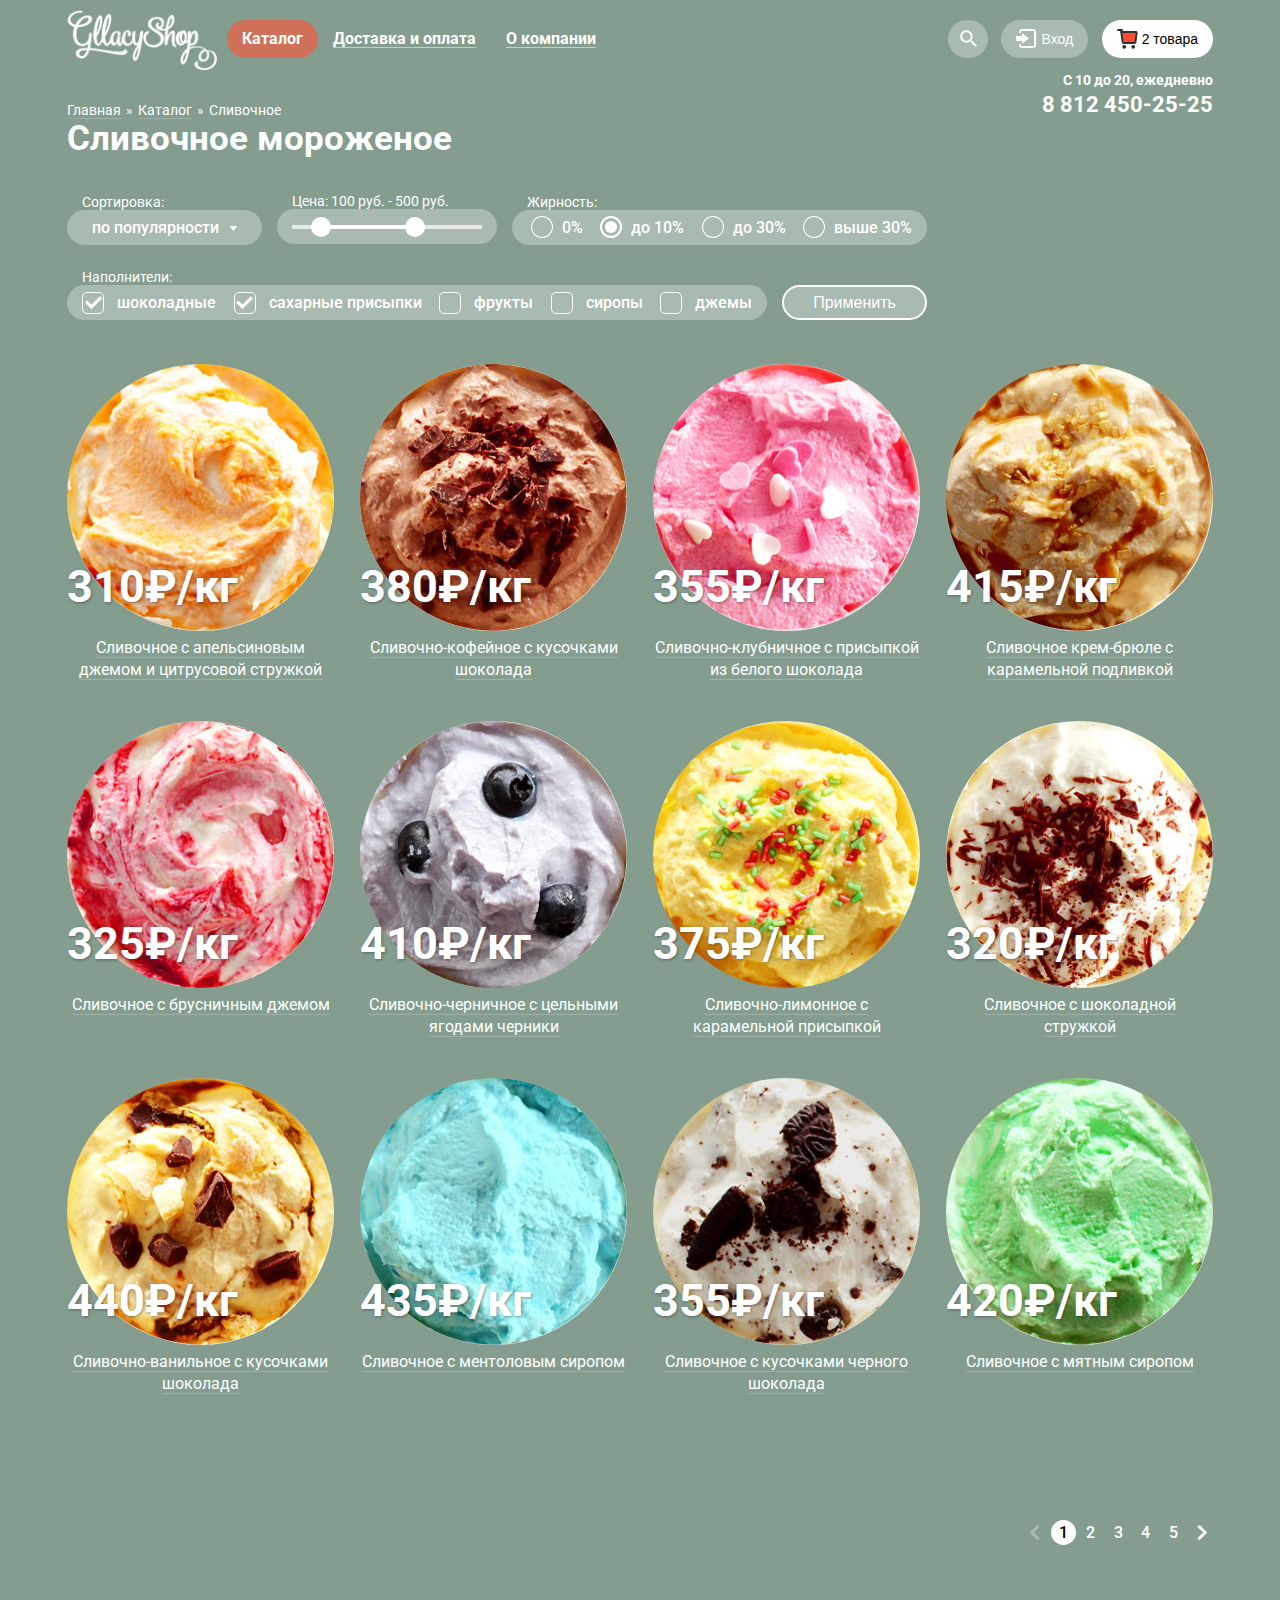
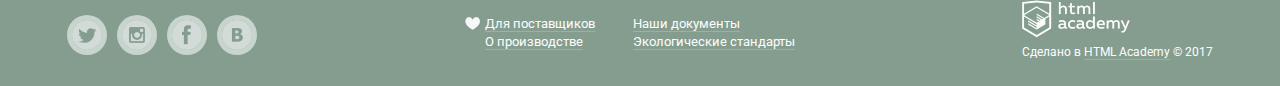
==== catalog.html @ b3a5a927 "Без коментариев" ====
<!DOCTYPE html>
<html lang="ru">

<head>
    <meta charset="UTF-8">
    <title>HTML Academy: Каталог Глейси</title>
    <link href="https://fonts.googleapis.com/css?family=Roboto:400,500,700&amp;subset=cyrillic" rel="stylesheet">
    <link href="css/style.css" rel="stylesheet">
</head>

<body>
    <header class="page-header">
        <div class="container">
            <div class="page-header-top">
                <div class="logo">
                    <a href="index.html"><img src="img/logo.png" alt="GllacyShop" width="150" height="60"></a>
                </div>
                <nav class="page-header-menu">
                    <ul class="menu">
                        <li class="sub-menu-tuggle">
                            <a class="header-btn-1 actual" href="#">Каталог</a>
                            <ul class="sub-menu hidden-container">
                                <li><a href="#">Новинки</a></li>
                                <li><a class="actual-sub" href="#">Сливочное</a></li>
                                <li><a href="#">Щербеты</a></li>
                                <li><a href="#">Фруктовый лед</a></li>
                                <li><a href="#">Мелорин</a></li>
                            </ul>
                        </li>
                        <li><a class="header-btn-1" href="#">Доставка и оплата</a></li>
                        <li><a class="header-btn-1" href="#">О компании</a></li>
                    </ul>
                </nav>
                <div class="user-block">
                    <div class="user-block-controls">
                        <div class="search">
                            <button class="search-btn header-btn-2" type="button">Поиск</button>
                            <form class="search-pop-up hidden-container" action="#" method="get">
                                <input type="text" name="search" placeholder="Что ищем?" required>
                                <label for="search">Что ищем?</label>
                            </form>
                        </div>
                        <div class="login">
                            <button class="login-btn header-btn-2" type="button">Вход</button>
                            <form class="login-pop-up hidden-container" action="#" method="post">
                                <input type="email" name="login-email" placeholder="Электронная почта" required>
                                <label for="login-email">Электронная почта</label>
                                <input type="password" name="login-password" placeholder="Пароль" required>
                                <label for="login-password">Пароль</label>
                                <button class="btn" type="submit" name="login-btn">Войти</button>
                                <a class="a-lb" href="#">Забыли пароль?</a>
                                <a class="a-lb" href="#">Новая регистрация</a>
                            </form>
                        </div>
                        <div class="basket">
                            <button class="active-basket-btn header-btn-2" type="button">2 товара</button>
                            <div class="basket-pop-up hidden-container">
                                <div class="basket-table">
                                    <div class="basket-tr">
                                        <button class="cross-it-out" type="button"></button>
                                        <a class="preview" href="#"><img src="img/preview-1.jpg" alt="Иконка товара" width="34" height="34"></a>
                                        <span class="name"><a class="a-lb" href="#">Пломбир с апельсиновым джемом</a></span>
                                        <span class="weight">1,5 кг х <span class="disabled">200 руб.</span></span>
                                        <span class="basket-price">300 руб.</span>
                                    </div>
                                    <div class="basket-tr">
                                        <button class="cross-it-out" type="button"></button>
                                        <a class="preview" href="#"><img src="img/preview-3.jpg" alt="Иконка товара" width="34" height="34"></a>
                                        <span class="name"><a class="a-lb" href="#">Клубничный пломбир с присыпкой из белого шоколада</a></span>
                                        <span class="weight">1,5 кг х <span class="disabled">300 руб.</span></span>
                                        <span class="basket-price">450 руб.</span>
                                    </div>
                                </div>
                                <div class="basket-controls">
                                    <span>Итого: 750 руб.</span>
                                    <a class="btn" href="#">Оформить заказ</a>
                                </div>
                            </div>
                        </div>
                    </div>
                    <div class="user-block-contacts">
                        <p>С 10 до 20, ежедневно</p>
                        <span>8 812 450-25-25</span>
                    </div>
                </div>
            </div>
        </div>
    </header>
    <main class="container catalog">
        <div class="breadcrumbs">
            <ul>
                <li><a class="a-db" href="#">Главная</a></li>
                <li><a class="a-db" href="#">Каталог</a></li>
                <li><a>Сливочное</a></li>
            </ul>
        </div>
        <h1 class="h2">Сливочное мороженое</h1>
        <form class="catalog-controls" action="#" method="get">
            <div class="catalog-controls-floor">
                <div class="catalog-controls-item">
                    <span>Сортировка:</span>
                    <div class="catalog-controls-tuggle tuggle-select">
                        <select name="sort" id="sort" size="1">
                            <option value="По популярности">по популярности</option>
                            <option value="Сначала недорогие">сначала недорогие</option>
                            <option value="Сначала дорогие">сначала дорогие</option>
                            <option value="По жирности">по жирности</option>
                        </select>
                    </div>
                </div>
                <div class="catalog-controls-item label-range">
                    <span>Цена: <label for="min-price"><input type="text" name="min-price" id="min-price" readonly>100</label> руб. - <label for="max-price"><input type="text" name="max-price" id="max-price" readonly>500</label> руб.</span>
                    <div class="catalog-controls-tuggle">
                        <div class="scale">
                            <div class="bar" style="margin-left: 10%; width: 60%;"></div>
                            <div class="scale-tuggle scale-tuggle-min"></div>
                            <div class="scale-tuggle scale-tuggle-max"></div>
                        </div>
                    </div>
                </div>
                <div class="catalog-controls-item">
                    <span>Жирность:</span>
                    <div class="catalog-controls-tuggle tuggle-rbtn">
                        <div class="tuggle-rbtn-item">
                            <input type="radio" name="fatness" id="catalog-rbtn-1" value="0%">
                            <label for="catalog-rbtn-1">0%</label>
                        </div>

                        <div class="tuggle-rbtn-item">
                            <input type="radio" name="fatness" id="catalog-rbtn-2" value="to 10%" checked>
                            <label for="catalog-rbtn-2">до 10%</label>
                        </div>

                        <div class="tuggle-rbtn-item">
                            <input type="radio" name="fatness" id="catalog-rbtn-3" value="to 30%">
                            <label for="catalog-rbtn-3">до 30%</label>
                        </div>

                        <div class="tuggle-rbtn-item">
                            <input type="radio" name="fatness" id="catalog-rbtn-4" value="more then 30%">
                            <label for="catalog-rbtn-4">выше 30%</label>
                        </div>
                    </div>
                </div>
            </div>
            <div class="catalog-controls-floor">
                <div class="catalog-controls-item">
                    <span>Наполнители:</span>
                    <div class="catalog-controls-tuggle tuggle-cbx">
                        <div class="tuggle-cbx-item">
                            <input type="checkbox" name="chocolate" id="cbx-1" checked>
                            <label for="cbx-1">шоколадные</label>
                        </div>

                        <div class="tuggle-cbx-item">
                            <input type="checkbox" name="shugar" id="cbx-2" checked>
                            <label for="cbx-2">сахарные присыпки</label>
                        </div>

                        <div class="tuggle-cbx-item">
                            <input type="checkbox" name="fruits" id="cbx-3">
                            <label for="cbx-3">фрукты</label>
                        </div>

                        <div class="tuggle-cbx-item">
                            <input type="checkbox" name="syrup" id="cbx-4">
                            <label for="cbx-4">сиропы</label>
                        </div>

                        <div class="tuggle-cbx-item">
                            <input type="checkbox" name="jam" id="cbx-5">
                            <label for="cbx-5">джемы</label>
                        </div>
                    </div>
                </div>
                <button class="catalog-controls-tuggle" type="submit">Применить</button>
            </div>
        </form>
        <div class="catalog-container">

            <div class="catalog-item">
                <img src="img/preview-1.jpg" alt="Предпросторт товара 1" width="267" height="267">
                <b class="price">310&#8381;/кг</b>
                <h3 class="h3 a-db"><a href="">Сливочное с апельсиновым джемом и цитрусовой стружкой</a></h3>
                <div class="popular-item-hidden-btn">
                    <a class="btn" href="#">Быстрый просмотр</a>
                </div>
            </div>

            <div class="catalog-item">
                <img src="img/preview-2.jpg" alt="Предпросторт товара 2" width="267" height="267">
                <b class="price">380&#8381;/кг</b>
                <h3 class="h3 a-db"><a href="">Сливочно-кофейное с кусочками шоколада</a></h3>
                <div class="popular-item-hidden-btn">
                    <a class="btn" href="#">Быстрый просмотр</a>
                </div>
            </div>

            <div class="catalog-item">
                <img src="img/preview-3.jpg" alt="Предпросторт товара 3" width="267" height="267">
                <b class="price">355&#8381;/кг</b>
                <h3 class="h3 a-db"><a href="">Сливочно-клубничное с присыпкой из белого шоколада</a></h3>
                <div class="popular-item-hidden-btn">
                    <a class="btn" href="#">Быстрый просмотр</a>
                </div>
            </div>

            <div class="catalog-item">
                <img src="img/preview-4.jpg" alt="Предпросторт товара 4" width="267" height="267">
                <b class="price">415&#8381;/кг</b>
                <h3 class="h3 a-db"><a href="">Сливочное крем-брюле с карамельной подливкой</a></h3>
                <div class="popular-item-hidden-btn">
                    <a class="btn" href="#">Быстрый просмотр</a>
                </div>
            </div>

            <div class="catalog-item">
                <img src="img/preview-5.jpg" alt="Предпросторт товара 5" width="267" height="267">
                <b class="price">325&#8381;/кг</b>
                <h3 class="h3 a-db"><a href="">Сливочное с брусничным джемом</a></h3>
                <div class="popular-item-hidden-btn">
                    <a class="btn" href="#">Быстрый просмотр</a>
                </div>
            </div>

            <div class="catalog-item">
                <img src="img/preview-6.jpg" alt="Предпросторт товара 6" width="267" height="267">
                <b class="price">410&#8381;/кг</b>
                <h3 class="h3 a-db"><a href="">Сливочно-черничное с цельными ягодами черники </a></h3>
                <div class="popular-item-hidden-btn">
                    <a class="btn" href="#">Быстрый просмотр</a>
                </div>
            </div>

            <div class="catalog-item">
                <img src="img/preview-7.jpg" alt="Предпросторт товара 7" width="267" height="267">
                <b class="price">375&#8381;/кг</b>
                <h3 class="h3 a-db"><a href="">Сливочно-лимонное с карамельной присыпкой</a></h3>
                <div class="popular-item-hidden-btn">
                    <a class="btn" href="#">Быстрый просмотр</a>
                </div>
            </div>

            <div class="catalog-item">
                <img src="img/preview-8.jpg" alt="Предпросторт товара 8" width="267" height="267">
                <b class="price">320&#8381;/кг</b>
                <h3 class="h3 a-db"><a href="">Сливочное с шоколадной стружкой</a></h3>
                <div class="popular-item-hidden-btn">
                    <a class="btn" href="#">Быстрый просмотр</a>
                </div>
            </div>

            <div class="catalog-item">
                <img src="img/preview-9.jpg" alt="Предпросторт товара 9" width="267" height="267">
                <b class="price">440&#8381;/кг</b>
                <h3 class="h3 a-db"><a href="">Сливочно-ванильное с кусочками шоколада</a></h3>
                <div class="popular-item-hidden-btn">
                    <a class="btn" href="#">Быстрый просмотр</a>
                </div>
            </div>

            <div class="catalog-item">
                <img src="img/preview-10.jpg" alt="Предпросторт товара 10" width="267" height="267">
                <b class="price">435&#8381;/кг</b>
                <h3 class="h3 a-db"><a href="">Сливочноe с ментоловым сиропом</a></h3>
                <div class="popular-item-hidden-btn">
                    <a class="btn" href="#">Быстрый просмотр</a>
                </div>
            </div>

            <div class="catalog-item">
                <img src="img/preview-11.jpg" alt="Предпросторт товара 11" width="267" height="267">
                <b class="price">355&#8381;/кг</b>
                <h3 class="h3 a-db"><a href="">Сливочное с кусочками черного шоколада</a></h3>
                <div class="popular-item-hidden-btn">
                    <a class="btn" href="#">Быстрый просмотр</a>
                </div>
            </div>

            <div class="catalog-item">
                <img src="img/preview-12.jpg" alt="Предпросторт товара 12" width="267" height="267">
                <b class="price">420&#8381;/кг</b>
                <h3 class="h3 a-db"><a href="">Сливочное с мятным сиропом</a></h3>
                <div class="popular-item-hidden-btn">
                    <a class="btn" href="#">Быстрый просмотр</a>
                </div>
            </div>

        </div>
        <div class="pegination">
            <a href="#" class="prev disabled"></a>
            <a href="#" class="active">1</a>
            <a href="#">2</a>
            <a href="#">3</a>
            <a href="#">4</a>
            <a href="#">5</a>
            <a href="" class="next"></a>
        </div>
    </main>
    <footer class="page-footer">
        <div class="container">
            <div class="footer-social">
                <a class="social-btn social-btn-twitter" href="#">Твиттер</a>
                <a class="social-btn social-btn-instagram" href="#">Инстаграмм</a>
                <a class="social-btn social-btn-facebook" href="#">Фейсбук</a>
                <a class="social-btn social-btn-vk" href="#">Вконтакте</a>
            </div>
            <nav class="footer-menu">
                <ul>
                    <li class="love"><a class="a-db" href="#">Для поставщиков</a></li>
                    <li><a class="a-db" href="#">О производстве</a></li>
                </ul>
                <ul>
                    <li><a class="a-db" href="#">Наши документы</a></li>
                    <li><a class="a-db" href="#">Экологические стандарты</a></li>
                </ul>
            </nav>
            <div class="footer-copyright">
                <a href="htmlacademy.ru"><img src="img/logo-academy.png" alt="Логотип академии" width="108" height="38"></a>
                <p>Сделано в <a class="a-db" href="#">HTML Academy</a> &#169; 2017</p>
            </div>
        </div>
    </footer>
</body>

</html>
---- css/style.css ----
html,
body {
    min-width: 1200px;
    font-size: 16px;
    line-height: 22px;
    color: #000000;
    font-family: "Roboto", "Arial", sans-serif;
    font-weight: bold;
    
    margin: 0;
    
    background-color: #849d8f;
}

input[name="slider-toggle"] {
    display: none;
}

.site-wrapper::before {
    background-image: url("../img/ice-2.png");
    visibility: hidden;
}

.site-wrapper::after {
    background-image: url("../img/ice-3.png");
    visibility: hidden;
}

#rbtn-1:checked ~ .site-wrapper .content-wrapper {
    background: url("../img/ice-1.png") no-repeat top center;
    -webkit-transition: background 0.5s ease;
    transition: background 0.5s ease;
}

#rbtn-2:checked ~ .site-wrapper .content-wrapper {
    background-color: #8996a6;
    background: #8996a6 url("../img/ice-2.png") no-repeat top center;
    
    -webkit-transition: background 0.5s ease;
    
    transition: background 0.5s ease;
}

#rbtn-3:checked ~ .site-wrapper .content-wrapper {
    background-color: #9d8b84;
    background: #9d8b84 url("../img/ice-3.png") no-repeat top center;
    
    -webkit-transition: background 0.5s ease;
    
    transition: background 0.5s ease;
}

#rbtn-1:checked ~ .site-wrapper #slide-1,
#rbtn-2:checked ~ .site-wrapper #slide-2,
#rbtn-3:checked ~ .site-wrapper #slide-3 {
    display: block;
}

.page-header-slider {
    position: relative;
    
    margin-top: 285px;
}

.slider-controls {
    position: absolute;
    left: 0;
    bottom: 15px;
}

.slider-controls label {
    display: inline-block;
    
    width: 17px;
    height: 17px;
    border: 3px solid #ffffff;
    
    border-radius: 50%;
    cursor: pointer;
}

#rbtn-1:checked ~ .site-wrapper label[for="rbtn-1"],
#rbtn-2:checked ~ .site-wrapper label[for="rbtn-2"],
#rbtn-3:checked ~ .site-wrapper label[for="rbtn-3"] {
    background-color: #ffffff;
    
    cursor: context-menu;
}

label[for="rbtn-1"]:hover,
label[for="rbtn-2"]:hover,
label[for="rbtn-3"]:hover {
    background-color: rgba(255, 255, 255, 0.4);
}

label[for="rbtn-1"]:active,
label[for="rbtn-2"]:active,
label[for="rbtn-3"]:active {
    background-color: #ffffff;
}

#slide-1,
#slide-2,
#slide-3 {
    display: none;
    
    text-align: center;
}

.slide-title {
    display: block;
    
    font-size: 60px;
    line-height: 60px;
}

.slide-title + .btn {
    padding: 10px 40px;
    margin-top: 40px;
    
    font-size: 32px;
    line-height: 44px;
    font-weight: bold;
    text-shadow: 0px 2px 5px rgba(160, 32, 11, 0.76);
    
    border-radius: 100px;
}

.slider-controls {
    position: absolute;
}

.container {
    width: 1146px;
    margin: 0 auto;
    padding: 0 27px;
}

.hidden {
    display: none;
}

.page-header {
    color: #ffffff;
    
    padding-top: 10px;
}

.page-header-top {
    display: -webkit-box;
    display: -ms-flexbox;
    display: flex;
}

.logo {
    width: 150px;
    margin-right: 10px;
}

.page-header-menu {
    margin-top: 10px;
}

.page-header-menu .menu {
    position: relative;
    
    display: -webkit-box;
    
    display: -ms-flexbox;
    
    display: flex;
    -webkit-box-pack: start;
        -ms-flex-pack: start;
            justify-content: flex-start;
    
    padding: 0;
    margin: 0;
    
    font-size: 0;
    
    list-style: none;
    
}

.header-btn-1 {
    position: relative;
    
    display: inline-block;
    padding: 10px 15px;
    
    font-size: 16px;
    line-height: 18px;
    color: #ffffff;
    text-decoration: none;
}

.header-btn-1::after {
    content: "";
    
    position: absolute;
    bottom: 10px;
    left: 15px;
    right: 15px;
    
    height: 1px;
    
    background-color: rgba(255, 255, 255, 0.5);
}

.header-btn-1:hover {
    color: #000000;
    text-decoration: none;
    
    background-color: #ffffff;
    border-radius: 50px / 50px;
}

.header-btn-1:active {
    color: #000000;
    text-decoration: none;
    
    background-color: #ffffff;
    border-radius: 50px / 50px;
    box-shadow: inset 0 3px 3px 0 #696969;
}

.menu .actual {
    color: #ffffff;
    text-decoration: none;
    
    background-color: #d07058;
    border-radius: 50px / 50px;
}

.actual::after {
    display: none;
}

.sub-menu {
    position: absolute;
    z-index: 20;
    
    padding: 0;
    margin: 0;
    margin-top: 5px;
    
    font-size: 14px;
    line-height: 16px;
    font-weight: normal;
    
    opacity: 0;
    visibility: hidden;
    list-style: none;
    
    -webkit-transition: all 0.3s ease-in-out;
    
    transition: all 0.3s ease-in-out;
}

.sub-menu a {
    display: block;
    
    padding: 10px 15px;
    
    color: #000000;
    
    text-decoration: none;
}

.sub-menu li:nth-of-type(1) {
    font-weight: bold;
}

.sub-menu li:nth-of-type(1) {
    margin-bottom: 1px;
    box-shadow: 0 7px 0 -6px #d1d0ce; 
}

.sub-menu-tuggle:hover .sub-menu {
    
    opacity: 1;
    visibility: visible;
    
}

.sub-menu a:hover {
    
    color: #000000;
    
    background-color: #fbded7;
}

.sub-menu a:active {
    color: #000000;
    
    background-color: #f6b5a5;
}

.sub-menu .actual-sub {
    color: #ffffff;
    
    background-color: #d07058;
}

.user-block {
    display: -webkit-box;
    display: -ms-flexbox;
    display: flex;
    -webkit-box-orient: vertical;
    -webkit-box-direction: normal;
        -ms-flex-direction: column;
            flex-direction: column;
    
    font-size: 14px;
    line-height: 16px;
    font-weight: normal;
    
    margin-left: auto;
    margin-top: 10px;
    width: 265px;
}

.user-block-controls {
    display: -webkit-box;
    display: -ms-flexbox;
    display: flex;
    -webkit-box-pack: justify;
        -ms-flex-pack: justify;
            justify-content: space-between;
    width: 265px;
}

.header-btn-2 {
    position: relative;
    
    padding: 11px 15px;
    padding-left: 40px;
    border-width: 0;
    
    font-size: 14px;
    line-height: 16px;
    font-weight: 500;
    color: #ffffff;
    
    border-radius: 50px / 50px;
    background-color: rgba(255, 255, 255, 0.3);
}

.search-btn {
    padding: 11px 20px;
    font-size: 0;
}

.header-btn-2::before {
    position: absolute;
    left: 15px;
    top: 9px;
    
    content: "";
    
    width: 21px;
    height: 20px;
    
    background-image: url("../img/sprytes/spritesheet-3.png");
}

.search-btn::before {
    left: 12px;
    
    background-position: 0px -376px;
}

.login-btn::before {
    background-position: 0px -319px;
}

.basket-btn::before {
    background-position: -0px 0px;
}

.search-btn:hover::before {
    left: 12px;
    
    background-position: -22px -376px;
}

.login-btn:hover::before {
    background-position: 0px -348px;
}

.active-basket-btn::before {
    background-position: 0px -30px;
}

.search,
.login,
.basket {
    position: relative;
}

.search-btn,
.login-btn,
.active-basket-btn {
    cursor: pointer;
}

.search-btn:hover,
.login-btn:hover,
.active-basket-btn {
    position: relative;
    
    color: #000000;
    
    background-color: #ffffff;
}

.search-pop-up {
    position: absolute;
    right: 0;
    z-index: 20;
    
    box-sizing: border-box;
    width: 340px;
    padding: 20px 15px;
    margin-top: 5px;
    
    visibility: hidden;
    opacity: 0;
    
    -webkit-transition: all 0.3s ease-in-out;
    
    transition: all 0.3s ease-in-out;
}

.search-pop-up input:focus::-webkit-input-placeholder {
    color: transparent;
}
.search-pop-up input:focus::-moz-placeholder {
    color: transparent;
}
.search-pop-up input:focus:-moz-placeholder {
    color: transparent;
}
.search-pop-up input:focus:-ms-input-placeholder {
    color: transparent;
}

.search-pop-up label {
    position: absolute;
    left: 25px;
    top: 5px;
    
    font-size: 11px;
    line-height: 13px;
    font-weight: normal;
    
    visibility: hidden;
    opacity: 0;
    
    -webkit-transition: all 0.2s ease-out;
    
    transition: all 0.2s ease-out;
}

.search-pop-up input:valid + label {
    color: #999999;
    
    visibility: visible;
    opacity: 1;
}

.search-pop-up input:focus + label {
    color: #5b9ddf;
    
    visibility: visible;
    opacity: 1;
}

.login-pop-up {
    position: absolute;
    right: 0;
    z-index: 20;
    
    box-sizing: border-box;
    width: 280px;
    height: 215px;
    padding: 20px 15px;
    margin-top: 5px;
    
    visibility: hidden;
    opacity: 0;
    
    -webkit-transition: all 0.3s ease-in-out;
    
    transition: all 0.3s ease-in-out;
}

.login-pop-up input {
    margin-bottom: 20px;
}

.login-pop-up input:focus::-webkit-input-placeholder {
    color: transparent;
}
.login-pop-up input:focus::-moz-placeholder {
    color: transparent;
}
.login-pop-up input:focus:-moz-placeholder {
    color: transparent;
}
.login-pop-up input:focus:-ms-input-placeholder {
    color: transparent;
}

.login-pop-up label {
    position: absolute;
    left: 25px;
    
    font-size: 11px;
    line-height: 13px;
    font-weight: normal;
    
    visibility: hidden;
    opacity: 0;
    
    -webkit-transition: all 0.2s ease-out;
    
    transition: all 0.2s ease-out;
}

.login-pop-up label[for="login-email"] {
    top: 5px;
}

.login-pop-up label[for="login-password"] {
    top: 70px;
}

.login-pop-up input:valid + label {
    color: #999999;
    
    visibility: visible;
    opacity: 1;
}

.login-pop-up input:focus + label {
    color: #5b9ddf;
    
    visibility: visible;
    opacity: 1;
}

.login-pop-up button {
    display: block;
    float: left;
    
    cursor: pointer;
}

.login-pop-up a {
    display: inline-block;
    margin-left: 20px;
    margin-top: 5px;
}

.basket-pop-up {
    position: absolute;
    right: 0;
    z-index: 20;
    
    box-sizing: border-box;
    width: 540px;
    padding: 20px 15px;
    margin-top: 5px;
    
    color: #000000;
    
    visibility: hidden;
    opacity: 0;
    
    -webkit-transition: all 0.3s ease-in-out;
    
    transition: all 0.3s ease-in-out;
}

.basket-table {
    font-size: 13px;
    line-height: 16px;
    
    border-bottom: 1px solid #ccccc9;
}

.basket-tr {
    display: -webkit-box;
    display: -ms-flexbox;
    display: flex;
    
    margin-bottom: 20px;
}

.basket-tr .cross-it-out {
    position: relative;

    width: 10px;
    height: 10px;
    padding: 0;
    margin-top: 13px;
    border: none;

    background-color: transparent;
}

.basket-tr .cross-it-out::before,
.basket-tr .cross-it-out::after {
    content: "";

    position: absolute;
    left: 0;
    top: 4px;
    
    width: 15px;
    height: 2px;

    background-color: #3e3e3e;
    cursor: pointer;
}

.basket-tr .cross-it-out::before {
    -webkit-transform: rotate(45deg);
            transform: rotate(45deg);
}

.basket-tr .cross-it-out::after {
    -webkit-transform: rotate(-45deg);
            transform: rotate(-45deg);
}

.basket-tr .disabled {
    opacity: 0.5;
}

.basket-tr .weight {
    padding: 10px;
    margin-left: auto;
    margin-right: 30px;
}

.basket-tr .name {
    width: 215px;
    padding-top: 10px;
}

.basket-tr .preview {
    margin: 0 15px;
}

.basket-tr .basket-price {
    padding-top: 10px;
    margin-right: 15px;
}

.basket-controls {
    display: -webkit-box;
    display: -ms-flexbox;
    display: flex;
    -webkit-box-orient: vertical;
    -webkit-box-direction: normal;
        -ms-flex-direction: column;
            flex-direction: column;
    -webkit-box-align: end;
        -ms-flex-align: end;
            align-items: flex-end;
}

.basket-controls span {
    margin: 10px 0;
    
    font-weight: bold;
}

.search:hover .search-pop-up,
.login:hover .login-pop-up,
.basket:hover .basket-pop-up {
    visibility: visible;
    opacity: 1;
}

.user-block-contacts {
    position: relative;
    
    display: -webkit-box;
    
    display: -ms-flexbox;
    
    display: flex;
    -webkit-box-orient: vertical;
    -webkit-box-direction: normal;
        -ms-flex-direction: column;
            flex-direction: column;
    -webkit-box-align: end;
        -ms-flex-align: end;
            align-items: flex-end;
    
    font-weight: bold;
}

.user-block-contacts span {
    position: absolute;
    bottom: -15px;
    
    font-size: 22px;
    line-height: 24px;
}

.page-footer {
    color: #ffffff;
    font-size: 13px;
    line-height: 18px;
    font-weight: normal;
}

.page-footer .container {
    display: -webkit-box;
    display: -ms-flexbox;
    display: flex;
    -webkit-box-pack: justify;
        -ms-flex-pack: justify;
            justify-content: space-between;
}

.footer-social {
    display: -webkit-box;
    display: -ms-flexbox;
    display: flex;
    -webkit-box-pack: justify;
        -ms-flex-pack: justify;
            justify-content: space-between;
    
    -ms-flex-preferred-size: 190px;
    
        flex-basis: 190px;
    margin-top: 35px;
    margin-bottom: 30px;
}

.social-btn {
    width: 30px;
    height: 30px;
    border: 5px solid rgba(255, 255, 255, 0.7);
    
    font-size: 0;
    
    border-radius: 50%;
    opacity: 0.8;
}

.social-btn:hover {
    border: 5px solid rgba(255, 255, 255, 0.5);
    
    opacity: 1;
}

.social-btn:active {
    border: 5px solid rgba(255, 255, 255, 0.5);
    
    opacity: 1;
    box-shadow: inset 0 2px 3px 1px rgba(0, 0, 0, 0.5);
}

.social-btn-twitter {
    background: url("../img/sprytes/spritesheet-3.png") no-repeat -1px -489px;
    background-clip: content-box;
}
.social-btn-instagram {
    background: url("../img/sprytes/spritesheet-3.png") no-repeat -1px -447px;
    background-clip: content-box;
}
.social-btn-facebook {
    background: url("../img/sprytes/spritesheet-3.png") no-repeat -1px -405px;
    background-clip: content-box;
}
.social-btn-vk {
    background: url("../img/sprytes/spritesheet-3.png") no-repeat -1px -531px;
    background-clip: content-box;
}

.footer-menu {
    display: -webkit-box;
    display: -ms-flexbox;
    display: flex;
    -webkit-box-pack: justify;
        -ms-flex-pack: justify;
            justify-content: space-between;
    
    -ms-flex-preferred-size: 310px;
    
        flex-basis: 310px;
    margin-top: 35px;
    margin-bottom: 30px;
}

.love {
    position: relative;
}

.love::before {
    content: "";
    left: -20px;
    top: 2px;
    
    position: absolute;
    
    width: 20px;
    height: 15px;
    
    background-image: url("../img/sprytes/spritesheet-3.png");
    background-position: 0px -296px;
}

.footer-menu ul {
    padding: 0;
    margin: 0;
    
    list-style: none;
}

.footer-copyright {
    margin-top: 20px;
    margin-bottom: 25px;
    
    font-size: 12px;
    line-height: 18px;
}

.footer-copyright p {
    margin: 0;
}

.h2 {
    margin: 0;
    
    font-size: 35px;
    line-height: 41px;
}

.h3 {
    display: inline;
    margin: 0;
    
    color: #ffffff;
    font-size: 16px;
    line-height: 22px;
    font-weight: normal;

    border-bottom: 1px solid rgba(255, 255, 255, 0.2); 
}

.hidden-container {
    background-color: #ffffff;
    border-radius: 5px;
    box-shadow: 0px 20px 20px 0px rgba(0, 0, 0, 0.4);
    overflow: hidden;
}

.hidden-container input {
    box-sizing: border-box;
    width: 100%;
    padding: 10px;
    
    font-size: 14px;
    line-height: 24px;
    font-weight: normal;
    border: 1px solid #d3d3d2;
    
    border-radius: 5px;
}

.hidden-container .btn {
    border-radius: 20px / 25px;
}

.hidden-container input:hover {
    box-shadow: 0 0 0 1px #d3d3d2;
}

.hidden-container input:focus {
    box-shadow: none;
}

.a-db /*a for dark background*/ {
    color: #ffffff;
    text-decoration: none;
    
    border-bottom: 1px solid rgba(255, 255, 255, 0.2);
}

.a-db:hover {
    color: #ffbc9e;
    text-decoration: none;
    
    border-bottom: 1px solid rgba(255, 188, 158, 0.2);
}

.a-lb /*a for light background*/ {
    color: #000000;
    text-decoration: none;
    
    border-bottom: 1px solid rgba(0, 0, 0, 0.2);
}

.a-lb:hover {
    color: #e84d37;
    text-decoration: none;
    
    border-bottom: 1px solid rgba(232, 77, 55, 0.2);
}

.btn {
    display: inline-block;
    padding: 10px 20px;
    
    color: #ffffff;
    font-size: 18px;
    line-height: 24px;
    text-decoration: none;
    
    background-color: #ed5b3d;
    background-image: -webkit-linear-gradient(bottom, rgb(231,74,53) 0%, rgb(242,104,67) 100%);
    background-image: linear-gradient(0deg, rgb(231,74,53) 0%, rgb(242,104,67) 100%);
    border: none;
    border-radius: 25px;
    box-shadow: 0 2px 2px 0 #9e4334;
}

.btn:hover {
    color: #ffffff;
    
    background-image: -webkit-linear-gradient(top, rgb(245,134,105) 0%, rgb(236,111,94) 100%);
    
    background-image: linear-gradient(180deg, rgb(245,134,105) 0%, rgb(236,111,94) 100%);
}

.btn:active {
    box-shadow: inset 0 2px 2px 0 #9e4334;
    background-image: -webkit-linear-gradient(bottom, rgb(242,104,67) 0%, rgb(231,74,53) 100%);
    background-image: linear-gradient(0deg, rgb(242,104,67) 0%, rgb(231,74,53) 100%);
}

.popular-item,
.catalog-item {
    text-align: center;
}

.popular-item img,
.catalog-item img {
    border-radius: 50%;
}

.popular-item-hidden-btn {
    position: absolute;
    
    display: -webkit-box;
    
    display: -ms-flexbox;
    
    display: flex;
    -ms-flex-pack: distribute;
        justify-content: space-around;
    
    width: 267px;
    margin-top: 10px;
    
    opacity: 0;
    visibility: hidden;
}

.popular-item .btn,
.catalog-item .btn {
    border-radius: 20px / 25px;
}

.popular-item a:not(.btn),
.catalog-item a:not(.btn) {
    font: inherit;
    color: inherit;
    text-decoration: inherit;
}

.popular-item:hover .popular-item-hidden-btn,
.catalog-item:hover .popular-item-hidden-btn {
    position: absolute;
    
    display: -webkit-box;
    
    display: -ms-flexbox;
    
    display: flex;
    -ms-flex-pack: distribute;
        justify-content: space-around;
    
    width: 267px;
    margin-top: 10px;
    
    opacity: 1;
    visibility: visible;
}

.popular-item:hover,
.catalog-item:hover {
    position: relative;
    z-index: 10;
    
    border-radius: 5px;
    background-color: rgba(255, 255, 255, 0.3);
    box-shadow: 0px 20px 20px 0px rgba(0, 0, 0, 0.4);
}

.popular-item:hover {
    padding-top: 5px;
    padding-left: 15px;
    padding-right: 15px;
    padding-bottom: 70px;
    
    margin-top: -5px;
    margin-left: -15px;
    margin-right: -15px;
    margin-bottom: -70px;
}

.catalog-item:hover {
    padding-top: 5px;
    padding-left: 15px;
    padding-right: 15px;
    padding-bottom: 30px;
    
    margin-top: -5px;
    margin-left: -15px;
    margin-right: -15px;
    margin-bottom: -30px;
}

.holder {
    display: -webkit-box;
    display: -ms-flexbox;
    display: flex;
    -webkit-box-pack: justify;
        -ms-flex-pack: justify;
            justify-content: space-between;
    
    margin: 40px 0;
}

.holder-1 {
    display: -webkit-box;
    display: -ms-flexbox;
    display: flex;
    -webkit-box-pack: justify;
        -ms-flex-pack: justify;
            justify-content: space-between;
    
    color: #ffffff;
    font-size: 18px;
    line-height: 22px;
}

.holder-1 .fill {
    display: -webkit-box;
    display: -ms-flexbox;
    display: flex;
    -webkit-box-orient: vertical;
    -webkit-box-direction: normal;
        -ms-flex-direction: column;
            flex-direction: column;
}

.holder-1 .fill:nth-of-type(1) {
    background: #560715 url("../img/background-fruit-short-3.jpg") no-repeat;
}

.holder-1 .fill:nth-of-type(2) {
    background: #40261a url("../img/background-chocolad-short-3.jpg") no-repeat;
}

.holder-1 span {
    margin-top: 25px;
    margin-bottom: 45px;
}

.holder-1 .btn {
    -ms-flex-item-align: end;
        align-self: flex-end;
}

.fill {
    -ms-flex-preferred-size: 520px;
        flex-basis: 520px;
    padding: 20px;
    
    border-radius: 15px;
}

.holder-2 {
    font-size: 16px;
    line-height: 22px;
    color: #000000;
}

.holder-2 .fill {
    background-color: #ffffff;
}

.holder-2 .fill:nth-of-type(1) {
    background: #ffffff url("../img/background-ummy-short-3.jpg") no-repeat;
}

.holder-2 .fill:nth-of-type(2) {
    box-sizing: border-box;
    -ms-flex-preferred-size: 560px;
        flex-basis: 560px;
    padding: 6px;
    
    background-image: -webkit-repeating-linear-gradient( 135deg, #ffffff 7px, #fe9e90 7px, #fe9e90 14px, #ffffff 14px, #ffffff 21px, #92cdff 21px, #92cdff 28px, #ffffff 28px, #ffffff 35px);
    
    background-image: repeating-linear-gradient( -45deg, #ffffff 7px, #fe9e90 7px, #fe9e90 14px, #ffffff 14px, #ffffff 21px, #92cdff 21px, #92cdff 28px, #ffffff 28px, #ffffff 35px);
}

.holder-2 .fill-content {
    position: relative;
    
    padding: 28px 18px;
    width: 510px;
    
    background-color: #f8f7f4;
    border-radius: inherit;
}

.fill-content input:focus::-webkit-input-placeholder {
    color: transparent;
}
.fill-content input:focus::-moz-placeholder {
    color: transparent;
}
.fill-content input:focus:-moz-placeholder {
    color: transparent;
}
.fill-content input:focus:-ms-input-placeholder {
    color: transparent;
}

.form-spam label {
    position: absolute;
    left: 30px;
    top: 120px;
    
    font-size: 11px;
    line-height: 13px;
    font-weight: normal;
    
    visibility: hidden;
    opacity: 0;
    
    -webkit-transition: all 0.2s ease-out;
    
    transition: all 0.2s ease-out;
}

.form-spam input:valid + label {
    color: #999999;
    
    visibility: visible;
    opacity: 1;
}

.form-spam input:focus + label {
    color: #5b9ddf;
    
    visibility: visible;
    opacity: 1;
}

.holder-2 b {
    display: block;
}

.holder-2 a {
    font-size: 24px;
    line-height: 30px;
    font-weight: bold;
    color: #000000;
}

.holder-2 p {
    margin: 0;
    margin-bottom: 40px;
    
    font-weight: normal;
}

.form-spam {
    display: -webkit-box;
    display: -ms-flexbox;
    display: flex;
}

.form-spam input {
    width: 370px;
    padding: 10px;
    margin-right: 10px;
    border-width: 1px;
    
    font-size: 16px;
    line-height: 24px;
    font-weight: 500;
    
    border-color: #d3d3d2;
    border-radius: 5px;
}

.popular {
    display: -webkit-box;
    display: -ms-flexbox;
    display: flex;
    -webkit-box-pack: justify;
        -ms-flex-pack: justify;
            justify-content: space-between;
    margin-bottom: 40px;
    
    color: #ffffff;
}

.popular-item {
    position: relative;
    
    width: 267px;
}

.index {
    position: absolute;
    top: 0;
    left: 0;
    
    width: 60px;
    height: 60px;
    
    font-size: 0;
    
    background: url("../img/sprytes/spritesheet-3.png");
    background-position: 0 -572px;
    border-radius: 50%;
}

.popular-item:hover .index, 
.catalog-item:hover .index {
    top: 5px;
    left: 15px;
}

.price {
    position: absolute;
    left: 0;
    top: 200px;
    
    font-size: 45px;
    line-height: 45px;
    font-weight: bold;
    
    text-shadow: 0.5px 0.866px 3px rgba(49, 50, 53, 0.5);
}

.popular-item:hover .price, 
.catalog-item:hover .price {
    top: 205px;
    left: 15px;
}

.features {  
    padding: 30px 20px;
    
    background: #eee0c8 url("../img/background-cross-short-2.jpg") no-repeat;
    
    border-radius: 15px;
}

.features-promo {
    display: inline;
    
    font-size: 24px;
    line-height: 30px;
}

.features-container {
    display: -webkit-box;
    display: -ms-flexbox;
    display: flex;
    -ms-flex-wrap: wrap;
        flex-wrap: wrap;
    -webkit-box-pack: justify;
        -ms-flex-pack: justify;
            justify-content: space-between;
    -ms-flex-line-pack: justify;
        align-content: space-between;
    
    min-height: 180px;
    margin-top: 27px;
}

.features-item {
    position: relative;
    
    width: 480px;
    margin-left: 60px;
    
    font-size: 16px;
    line-height: 22px;
    
    font-weight: normal;
}

.features-item::before {
    position: absolute;
    left: -56px;
    top: -18px;
    
    content: "";
    
    width: 50px;
    height: 50px;

    background: url("../img/sprytes/spritesheet-3.png");
}

.features-item:nth-of-type(1)::before {
    background-position: 0 -60px;
}

.features-item:nth-of-type(2)::before {
    background-position: 0 -179px;
}

.features-item:nth-of-type(3)::before {
    background-position: 0 -119px;
}

.features-item:nth-of-type(4)::before {
    background-position: 0 -235px;
}

.features-item p {
    margin: 0;
}

.location {
    position: relative;
    right: 27px;
}

.contacts {
    position: absolute;
    top: 65px;
    right: -27px;
    
    width: 250px;
    padding: 25px;
    
    font-size: 14px;
    line-height: 20px;
    font-weight: normal;
    
    background-color: #ffffff;
    border-radius: 15px;
}

.contacts .btn {
    box-sizing: border-box;
    width: 100%;
    
    text-align: center;
}

.modal-feedback-wrapper {
    position: fixed;
    top: 0;
    left: 0;
    
    width: 10000px;
    height: 10000px;
    background-color: rgba(0, 0, 0, 0.5);
}

.modal-feedback {
    position: fixed;
    top: 0;
    top: 50%;
    left: 50%;
    z-index: 50;
    
    width: 455px;
    min-height: 425px;
    padding: 25px;
    margin-left: -257.5px;
    margin-top: -237.5px;
    
    background-color: #f8f7f4;
    border-radius: 10px;
}

.modal-exit {
    position: absolute;
    right: 25px;
    top: 25px;
    
    width: 25px;
    height: 22px;
    border: none;
    
    font-size: 0;
    
    background-color: transparent;
}

.modal-exit::before,
.modal-exit::after {
    content: "";
    
    position: absolute;
    right: 0;
    
    height: 3px;
    width: 25px;
    
    background-color: #000000;
}

.modal-exit::before {
    -webkit-transform: rotate(45deg);
            transform: rotate(45deg);
}

.modal-exit::after {
    -webkit-transform: rotate(-45deg);
            transform: rotate(-45deg);
}

.modal-feedback-form {
    display: -webkit-box;
    display: -ms-flexbox;
    display: flex;
    -webkit-box-orient: vertical;
    -webkit-box-direction: normal;
        -ms-flex-direction: column;
            flex-direction: column;
}

.modal-feedback-form input,
.modal-feedback-form textarea {
    box-sizing: border-box;
    padding: 10px 15px;
    border: 1px solid #d3d3d2;
    
    font-size: 16px;
    line-height: 24px;
    font-weight: normal;
    
    border-radius: 5px;
}

.modal-feedback-form textarea {
    font: inherit;
    font-weight: normal;
    line-height: 24px;
}

.modal-feedback-form input:hover,
.modal-feedback-form textarea:hover {
    box-shadow: 0 0 0 1px #d3d3d2;
}

.modal-feedback-form input:focus,
.modal-feedback-form textarea:focus {
    box-shadow: none;
}

.modal-feedback-form {
    position: relative;
}

.modal-feedback-form label[for="fb-name"] {
    position: absolute;
    top: -14px;
    left: 15px;
}

.modal-feedback-form label[for="fb-email"] {
    position: absolute;
    top: 52px;
    left: 15px;
}

.modal-feedback-form label {
    font-size: 11px;
    line-height: 13px;
    font-weight: normal;
    
    visibility: hidden;
    opacity: 0;
    
    -webkit-transition: all 0.2s ease-out;
    
    transition: all 0.2s ease-out;
}

.modal-feedback-form input:valid + label {
    color: #999999;
    
    visibility: visible;
    opacity: 1;
}

.modal-feedback-form input:focus + label {
    color: #5b9ddf;
    
    visibility: visible;
    opacity: 1;
}

.modal-feedback-form input:focus::-webkit-input-placeholder {
    color: transparent;
}
.modal-feedback-form input:focus::-moz-placeholder {
    color: transparent;
}
.modal-feedback-form input:focus:-moz-placeholder {
    color: transparent;
}
.modal-feedback-form input:focus:-ms-input-placeholder {
    color: transparent;
}

.modal-feedback span {
    display: block;
    
    margin-bottom: 25px;
    
    font-size: 24px;
    line-height: 28px;
    font-weight: 500;
}

.modal-feedback-form input {
    width: 270px;
    
    margin-bottom: 20px;
}

.modal-feedback-form textarea {
    margin-bottom: 25px;
}

.modal-feedback-form .btn {
    -ms-flex-item-align: end;
        align-self: flex-end;
}

.breadcrumbs {
    font-size: 14px;
    line-height: 16px;
    font-weight: normal;
}

.breadcrumbs ul {
    display: -webkit-box;
    display: -ms-flexbox;
    display: flex;
    padding: 0;
    margin: 0;
    
    list-style: none;
}

.breadcrumbs li:not(:last-of-type)::after {
    content: "»";
    
    display: inline-block;
    margin: 0 5px;
}

.catalog {
    display: -webkit-box;
    display: -ms-flexbox;
    display: flex;
    -webkit-box-orient: vertical;
    -webkit-box-direction: normal;
        -ms-flex-direction: column;
            flex-direction: column;
    
    color: #ffffff;
}

.catalog-controls {
    display: -webkit-box;
    display: -ms-flexbox;
    display: flex;
    -ms-flex-wrap: wrap;
        flex-wrap: wrap;
    
    min-height: 130px;
    margin-top: 35px;
    margin-bottom: 40px;
    
    font-size: 14px;
    line-height: 16px;
    font-weight: normal;
}

.catalog-controls-tuggle,
.catalog-controls button {
    font-size: 16px;
    line-height: 18px;
    font-weight: 500;
    
    border-radius: 20px;
}

.catalog-controls button {
    color: #ffffff;
    
    border: 2px solid #ffffff;
}

.catalog-controls-floor {
    display: -webkit-box;
    display: -ms-flexbox;
    display: flex;
    -webkit-box-pack: justify;
        -ms-flex-pack: justify;
            justify-content: space-between;
    width: 860px;
}

.catalog-controls-floor:first-of-type {
    margin-bottom: 20px;
}

.catalog-controls-item span {
    padding-left: 15px;
}

.catalog-controls-tuggle {
    padding: 6px 15px;
    
    background-color: rgba(255, 255, 255, 0.3);
}

.tuggle-select {
    display: -webkit-box;
    display: -ms-flexbox;
    display: flex;
    -webkit-box-pack: center;
        -ms-flex-pack: center;
            justify-content: center;
    -ms-flex-line-pack: center;
        align-content: center;
    box-sizing: border-box;
    width: 195px;
    height: 35px;
}

.tuggle-select select {
    color: #ffffff;
    font: inherit;
    font-weight: 500;
     -webkit-appearance: none;
    
    border: none;
    outline: none;
    background-color: transparent;
    background-image: url(../img/icon-mark.png);
    background-repeat: no-repeat;
    background-position: right 10px;
    
    cursor: pointer;
}

.tuggle-select:hover select {
    color: #000000;
    
    background-image: url(../img/icon-mark-alt.png);
    background-repeat: no-repeat;
    background-position: right 10px;

}

.tuggle-select:hover {
    background-color: #ffffff;
}

.tuggle-select option {
    color: #000000;
    
    font-size: 14px;
    line-height: 16px;
    font-weight: normal;
}

.tuggle-select select:focus {
    border: none;
    box-shadow: none;
}

.label-range {
    margin-top: -1px;
}

.label-range input {
    width: 0;
    padding: 0;
    border: none;
    background-color: transparent;
    
    font-size: 14px;
    line-height: 16px;
    font-weight: normal;
    color: #ffffff;
    
    cursor: text;
}

.catalog-controls-tuggle .scale {
    position: relative;
    
    width: 190px;
    height: 4px;
    margin: 9.5px 0;
    
    background-color: rgba(255, 255, 255, 0.7);
}

.catalog-controls-tuggle .bar {
    height: 4px;
    background-color: #ffffff;
}

.scale-tuggle {
    position: absolute;
    top: -8px;
    
    width: 20px;
    height: 20px;
    
    border-radius: 50%;
    background-color: #ffffff;
}

.scale-tuggle:hover {
    box-shadow: 0 0 0 2px #ffffff;
    
    cursor: pointer;
}

.scale-tuggle-min {
    left: 10%;
}

.scale-tuggle-max {
    right: 30%;
}

.tuggle-rbtn {
    display: -webkit-box;
    display: -ms-flexbox;
    display: flex;
    -webkit-box-pack: justify;
        -ms-flex-pack: justify;
            justify-content: space-between;
    -ms-flex-line-pack: center;
        align-content: center;
    
    box-sizing: border-box;
    width: 415px;
    height: 35px;
    
    vertical-align: middle;
}

.tuggle-rbtn input {
    display: none;
}

.tuggle-rbtn label {
    position: relative;
    top: 3px;
    margin-left: 35px;
    
    cursor: pointer;
}

.tuggle-rbtn label::before {
    content:"";
    
    position: absolute;
    left: -30px;
    top: -1px;
    
    display: inline-block;
    width: 12px;
    height: 12px;
    border: 4px solid transparent;
    
    box-shadow: 0 0 0 1px #ffffff;
    border-radius: 50%;
    
    cursor: pointer;
}

.tuggle-rbtn-item:hover label::before {
    box-shadow: 0 0 0 2px #ffffff;
}

.tuggle-rbtn-item.disabled:hover label::before {
    box-shadow: 0 0 0 1px #ffffff;
}

.tuggle-rbtn-item.disabled label::before,
.tuggle-rbtn-item.disabled label::after {
    opacity: 0.5;
}

input[type~="radio"]:checked + label::before {
    background-color: #ffffff;
    background-clip: content-box;
}


.tuggle-cbx {
    display: -webkit-box;
    display: -ms-flexbox;
    display: flex;
    -webkit-box-pack: justify;
        -ms-flex-pack: justify;
            justify-content: space-between;
    
    box-sizing: border-box;
    width: 700px;
    height: 35px;
}

.tuggle-cbx input {
    display: none;
}

.tuggle-cbx label {
    position: relative;
    top: 3px;
    margin-left: 35px;
    
    cursor: pointer;
}

.tuggle-cbx label::before {
    content:"";
    
    position: absolute;
    left: -35px;
    top: -1px;
    
    display: inline-block;
    width: 20px;
    height: 20px;
    border: 1px solid #ffffff;
    
    border-radius: 5px;
    
    cursor: pointer;
}

.tuggle-cbx-item:hover label::before {
    box-shadow: 0 0 0 1px #ffffff;
}

.tuggle-cbx-item.disabled:hover label::before {
    box-shadow: none;
}

.tuggle-cbx-item.disabled label::before,
.tuggle-cbx-item.disabled label::after {
    opacity: 0.5;
}

input[type~="checkbox"]:checked + label::after {
    content: "";
    
    position: absolute;
    left: -31.5px;
    top: 3px;
    
    width: 12px;
    height: 6px;
    border-left: 3px solid #ffffff;
    border-bottom: 3px solid #ffffff;
    
    -webkit-transform: rotate(-45deg);
    
            transform: rotate(-45deg);
}

.catalog-controls-floor button {
    -ms-flex-item-align: end;
        align-self: flex-end;
    
    box-sizing: border-box;
    height: 35px;
    width: 145px;
    margin-bottom: 4px;
    
    font-weight: 500;
    
    cursor: pointer;
}

.catalog-controls-floor button:hover {
    color: #000000;
    
    background-color: #ffffff;
}

.catalog-controls-floor button:active {
    border: none;
    
    color: #000000;
    
    background-color: #eaeaea;
    box-shadow: inset 0 2px 2px 0 rgba(0, 0, 0, 0.5);
}

.catalog-container {
    display: -webkit-box;
    display: -ms-flexbox;
    display: flex;
    -ms-flex-wrap: wrap;
        flex-wrap: wrap;
    -webkit-box-pack: justify;
        -ms-flex-pack: justify;
            justify-content: space-between;
}

.catalog-item {
    position: relative;
    width: 267px;
    
    margin-bottom: 40px;
}

.pegination {
    display: -webkit-box;
    display: -ms-flexbox;
    display: flex;
    -webkit-box-pack: justify;
        -ms-flex-pack: justify;
            justify-content: space-between;
    -ms-flex-item-align: end;
        align-self: flex-end;
    width: 190px;
    margin-top: 85px;
    margin-bottom: 35px;
    
    font-size: 16px;
    line-height: 18px;
    font-weight: 500;
}

.pegination a {
    display: inline-block;
    box-sizing: border-box;
    width: 25px;
    height: 25px;
    padding: 4px 8px;
    
    text-align: center;
    text-decoration: none;
    color: #ffffff;
}

.pegination .next, 
.pegination .prev {
    position: relative;
}

.pegination .next::before {
    content: "";
    
    position: absolute;
    
    width: 8px;
    height: 8px;
    
    border-bottom: 3px solid #ffffff;
    border-left: 3px solid #ffffff;
    
    -webkit-transform: translate(-7px, 3px) rotate(225deg);
    
            transform: translate(-7px, 3px) rotate(225deg);
}

.pegination .prev::before {
    content: "";
    
    position: absolute;
    
    width: 8px;
    height: 8px;
    
    border-bottom: 3px solid #ffffff;
    border-left: 3px solid #ffffff;
    
    -webkit-transform: translate(-4px, 3px) rotate(45deg);
    
            transform: translate(-4px, 3px) rotate(45deg);
}

.pegination a:not(.disabled):not(.active):hover {
    color: #ffffff;
    
    background-color: rgba(255, 255, 255, 0.3);
    border-radius: 50%;
}

.pegination a:not(.disabled):not(.active):active {
    color: #000000;
    
    background-color: #ffffff;
    border-radius: 50%;
}

.pegination .disabled {
    opacity: 0.3;
    
    cursor: context-menu;
}

.pegination .active {
    color: #000000;
    
    background-color: #ffffff;
    border-radius: 50%;
    cursor: context-menu;
}
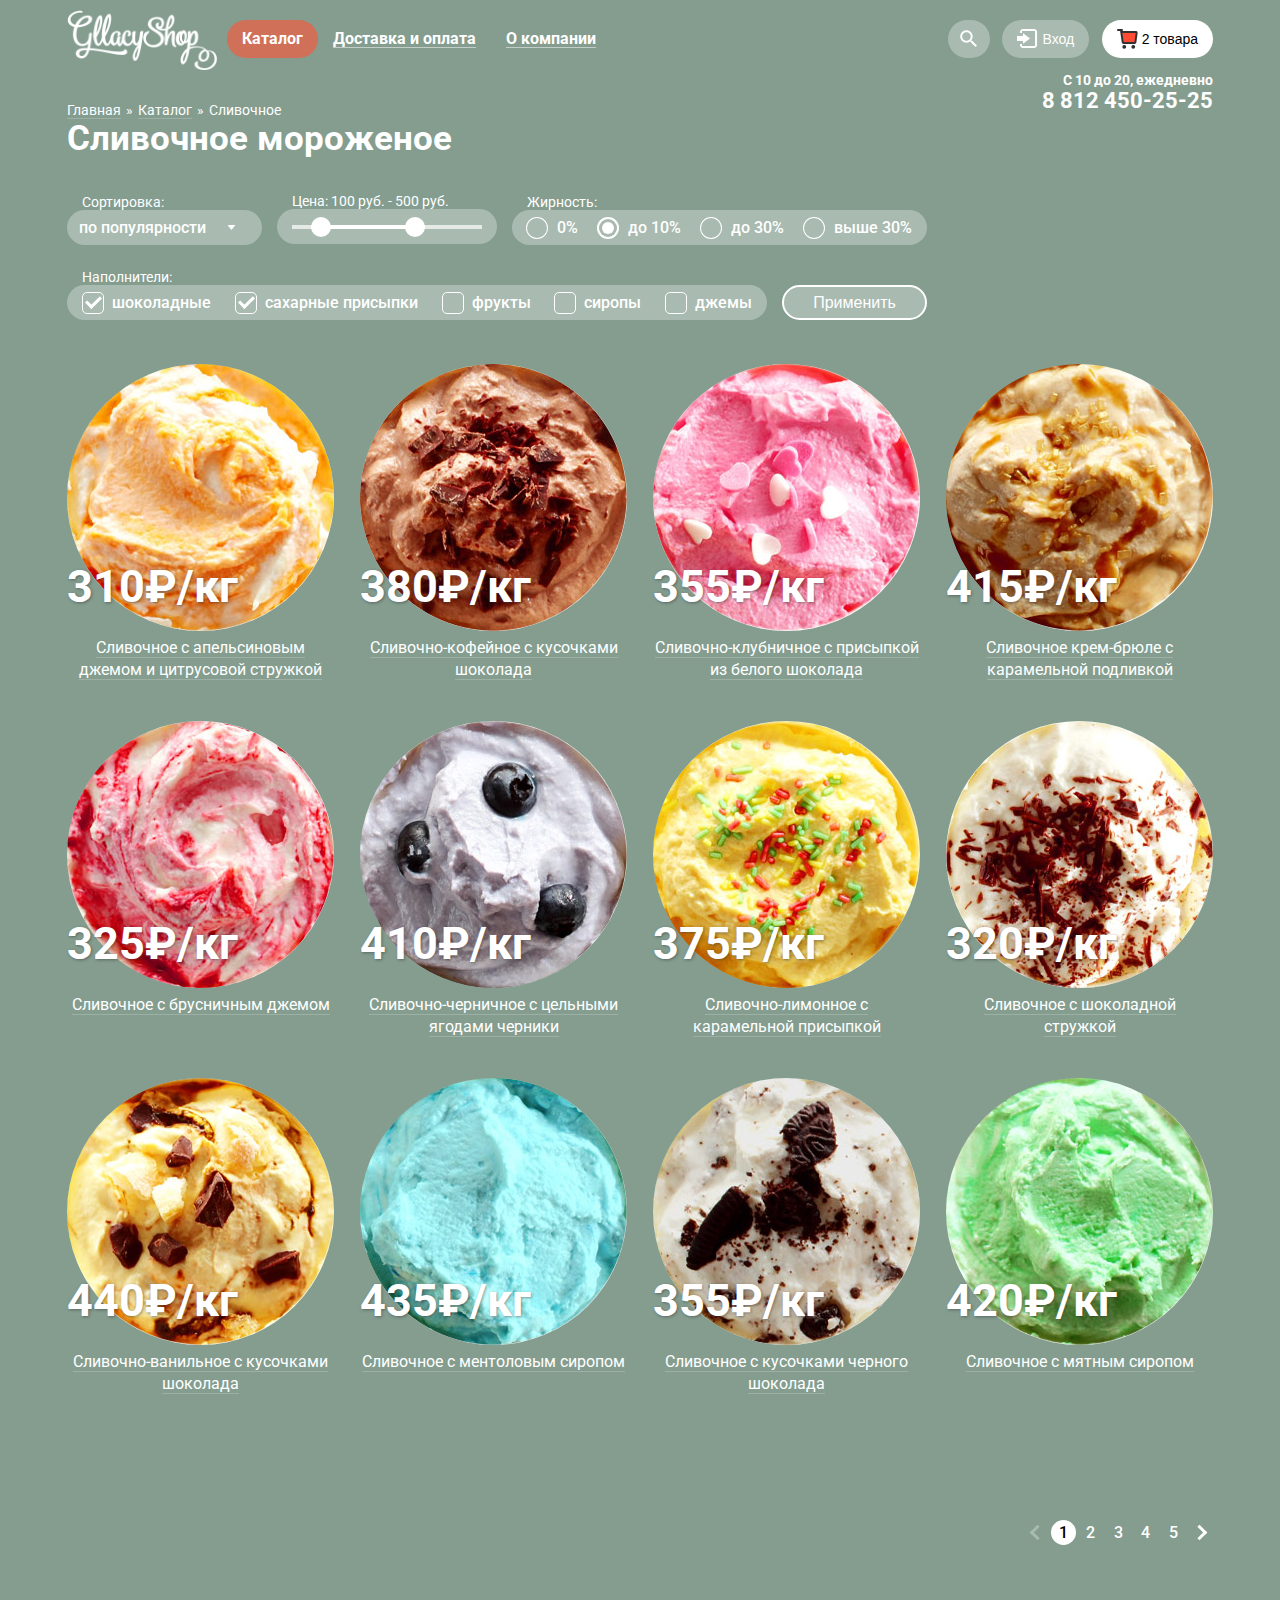
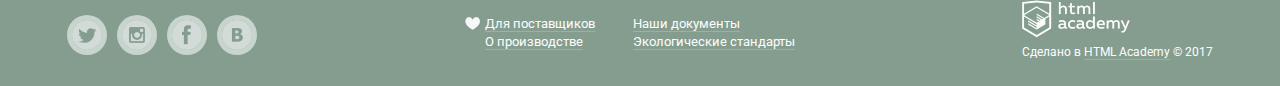
==== commit 30cba0a7: "Базовая проверка" ====
--- a/catalog.html
+++ b/catalog.html
@@ -5,7 +5,8 @@
     <meta charset="UTF-8">
     <title>HTML Academy: Каталог Глейси</title>
     <link href="https://fonts.googleapis.com/css?family=Roboto:400,500,700&amp;subset=cyrillic" rel="stylesheet">
-    <link href="css/style.css" rel="stylesheet">
+    <link href="css/normalize.css" rel="stylesheet">
+    <link href="css/minimize.css" rel="stylesheet">
 </head>
 
 <body>
@@ -36,16 +37,16 @@
                         <div class="search">
                             <button class="search-btn header-btn-2" type="button">Поиск</button>
                             <form class="search-pop-up hidden-container" action="#" method="get">
-                                <input type="text" name="search" placeholder="Что ищем?" required>
+                                <input type="text" name="search" id="search" placeholder="Что ищем?" required>
                                 <label for="search">Что ищем?</label>
                             </form>
                         </div>
                         <div class="login">
                             <button class="login-btn header-btn-2" type="button">Вход</button>
                             <form class="login-pop-up hidden-container" action="#" method="post">
-                                <input type="email" name="login-email" placeholder="Электронная почта" required>
+                                <input type="email" name="login-email" id="login-email" placeholder="Электронная почта" required>
                                 <label for="login-email">Электронная почта</label>
-                                <input type="password" name="login-password" placeholder="Пароль" required>
+                                <input type="password" name="login-password" id="login-password" placeholder="Пароль" required>
                                 <label for="login-password">Пароль</label>
                                 <button class="btn" type="submit" name="login-btn">Войти</button>
                                 <a class="a-lb" href="#">Забыли пароль?</a>
@@ -321,6 +322,7 @@
             </div>
         </div>
     </footer>
+    <script src="js/minimize.js" async></script>
 </body>
 
 </html>--- a/css/minimize.css
+++ b/css/minimize.css
@@ -0,0 +1 @@
+html,body{min-width:1200px;font-size:16px;line-height:22px;color:#000;font-family:"Roboto","Arial",sans-serif;font-weight:700;margin:0;background-color:#849d8f}input[name="slider-toggle"]{display:none}.site-wrapper::before{background-image:url(../img/ice-2.png);visibility:hidden}.site-wrapper::after{background-image:url(../img/ice-3.png);visibility:hidden}#rbtn-1:checked ~ .site-wrapper .content-wrapper{background:url(../img/ice-1.png) no-repeat top center;transition:background .5s ease}#rbtn-2:checked ~ .site-wrapper .content-wrapper{background-color:#8996a6;background:#8996a6 url(../img/ice-2.png) no-repeat top center;transition:background .5s ease}#rbtn-3:checked ~ .site-wrapper .content-wrapper{background-color:#9d8b84;background:#9d8b84 url(../img/ice-3.png) no-repeat top center;transition:background .5s ease}#rbtn-1:checked ~ .site-wrapper #slide-1,#rbtn-2:checked ~ .site-wrapper #slide-2,#rbtn-3:checked ~ .site-wrapper #slide-3{display:block}.page-header-slider{position:relative;margin-top:285px}.slider-controls{position:absolute;left:0;bottom:15px}.slider-controls label{display:inline-block;width:17px;height:17px;border:3px solid #fff;border-radius:50%;cursor:pointer}#rbtn-1:checked ~ .site-wrapper label[for="rbtn-1"],#rbtn-2:checked ~ .site-wrapper label[for="rbtn-2"],#rbtn-3:checked ~ .site-wrapper label[for="rbtn-3"]{background-color:#fff;cursor:context-menu}label[for="rbtn-1"]:hover,label[for="rbtn-2"]:hover,label[for="rbtn-3"]:hover{background-color:rgba(255,255,255,0.4)}label[for="rbtn-1"]:active,label[for="rbtn-2"]:active,label[for="rbtn-3"]:active{background-color:#fff}#slide-1,#slide-2,#slide-3{display:none;text-align:center}.slide-title{display:block;font-size:60px;line-height:60px}.slide-title + .btn{padding:10px 40px;margin-top:40px;font-size:32px;line-height:44px;font-weight:700;text-shadow:0 2px 5px rgba(160,32,11,0.76);border-radius:100px}.slider-controls{position:absolute}.container{width:1146px;margin:0 auto;padding:0 27px}.hidden{display:none}.page-header{color:#fff;padding-top:10px}.page-header-top{display:flex}.logo{width:150px;margin-right:10px}.page-header-menu{margin-top:10px}.page-header-menu .menu{position:relative;display:flex;justify-content:flex-start;padding:0;margin:0;font-size:0;list-style:none}.header-btn-1{position:relative;display:inline-block;padding:10px 15px;font-size:16px;line-height:18px;color:#fff;text-decoration:none}.header-btn-1::after{content:"";position:absolute;bottom:10px;left:15px;right:15px;height:1px;background-color:rgba(255,255,255,0.5)}.header-btn-1:hover{color:#000;text-decoration:none;background-color:#fff;border-radius:50px / 50px}.header-btn-1:active{color:#000;text-decoration:none;background-color:#fff;border-radius:50px / 50px;box-shadow:inset 0 3px 3px 0 #696969}.menu .actual{color:#fff;text-decoration:none;background-color:#d07058;border-radius:50px / 50px}.actual::after{display:none}.sub-menu{position:absolute;z-index:20;padding:0;margin:0;margin-top:5px;font-size:14px;line-height:16px;font-weight:400;opacity:0;visibility:hidden;list-style:none;transition:all .3s ease-in-out}.sub-menu a{display:block;padding:10px 15px;color:#000;text-decoration:none}.sub-menu li:nth-of-type(1){font-weight:700;margin-bottom:1px;box-shadow:0 7px 0 -6px #d1d0ce}.sub-menu-tuggle:hover .sub-menu{opacity:1;visibility:visible}.sub-menu a:hover{color:#000;background-color:#fbded7}.sub-menu a:active{color:#000;background-color:#f6b5a5}.sub-menu .actual-sub{color:#fff;background-color:#d07058}.user-block{font-size:14px;line-height:16px;font-weight:400;margin-left:auto;margin-top:10px;width:265px}.user-block-controls{display:flex;width:265px;font-size:0}.header-btn-2{position:relative;padding:11px 15px;padding-left:40px;border-width:0;font-size:14px;line-height:16px;font-weight:500;color:#fff;border-radius:50px / 50px;background-color:rgba(255,255,255,0.3);outline:none}.search-btn{padding:0;width:42px;height:38px;font-size:0}.header-btn-2::before{position:absolute;left:15px;top:9px;content:"";width:21px;height:20px;background-image:url(../img/sprytes/spritesheet-3.png)}.search-btn::before{left:12px;background-position:0 -376px}.login-btn::before{background-position:0 -319px}.basket-btn::before{background-position:-0 0}.search-btn:hover::before{left:12px;background-position:-22px -376px}.login-btn:hover::before{background-position:0 -348px}.active-basket-btn::before{background-position:0 -30px}.search,.login,.basket{position:relative;display:inline-block;margin-left:auto;vertical-align:middle;font-size:14px}.search{margin-left:0}.search-btn,.login-btn,.active-basket-btn{cursor:pointer}.search-btn:hover,.login-btn:hover,.active-basket-btn{position:relative;color:#000;background-color:#fff}.search-pop-up{position:absolute;right:0;z-index:20;box-sizing:border-box;width:340px;padding:20px 15px;margin-top:5px;visibility:hidden;opacity:0;transition:all .3s ease-in-out}.search-pop-up input:focus::-webkit-input-placeholder{color:transparent}.search-pop-up input:focus::-moz-placeholder{color:transparent}.search-pop-up input:focus:-moz-placeholder{color:transparent}.search-pop-up input:focus:-ms-input-placeholder{color:transparent}.search-pop-up label{position:absolute;left:25px;top:5px;font-size:11px;line-height:13px;font-weight:400;visibility:hidden;opacity:0;transition:all .2s ease-out}.search-pop-up input:valid + label{color:#999;visibility:visible;opacity:1}.search-pop-up input:focus + label{color:#5b9ddf;visibility:visible;opacity:1}.login-pop-up{position:absolute;right:0;z-index:20;box-sizing:border-box;width:280px;height:215px;padding:20px 15px;margin-top:5px;visibility:hidden;opacity:0;transition:all .3s ease-in-out}.login-pop-up input{margin-bottom:20px}.login-pop-up input:focus::-webkit-input-placeholder{color:transparent}.login-pop-up input:focus::-moz-placeholder{color:transparent}.login-pop-up input:focus:-moz-placeholder{color:transparent}.login-pop-up input:focus:-ms-input-placeholder{color:transparent}.login-pop-up label{position:absolute;left:25px;font-size:11px;line-height:13px;font-weight:400;visibility:hidden;opacity:0;transition:all .2s ease-out}.login-pop-up label[for="login-email"]{top:5px}.login-pop-up label[for="login-password"]{top:70px}.login-pop-up input:valid + label{color:#999;visibility:visible;opacity:1}.login-pop-up input:focus + label{color:#5b9ddf;visibility:visible;opacity:1}.login-pop-up button{display:block;float:left;cursor:pointer}.login-pop-up a{display:inline-block;margin-left:20px;margin-top:5px}.basket-pop-up{position:absolute;right:0;z-index:20;box-sizing:border-box;width:540px;padding:20px 15px;margin-top:5px;color:#000;visibility:hidden;opacity:0;transition:all .3s ease-in-out}.basket-table{font-size:13px;line-height:16px;border-bottom:1px solid #ccccc9}.basket-tr{display:flex;margin-bottom:20px}.basket-tr .cross-it-out{position:relative;width:10px;height:10px;padding:0;margin-top:13px;border:none;background-color:transparent;outline:none;cursor:pointer}.basket-tr .cross-it-out::before,.basket-tr .cross-it-out::after{content:"";position:absolute;left:0;top:4px;width:15px;height:2px;background-color:#3e3e3e;cursor:pointer}.basket-tr .cross-it-out::before{transform:rotate(45deg)}.basket-tr .cross-it-out::after{transform:rotate(-45deg)}.basket-tr .disabled{opacity:.5}.basket-tr .weight{padding:10px;margin-left:auto;margin-right:30px}.basket-tr .name{width:215px;padding-top:10px}.basket-tr .preview{margin:0 15px}.basket-tr .basket-price{padding-top:10px;margin-right:15px}.basket-controls{display:flex;flex-direction:column;align-items:flex-end}.basket-controls span{margin:10px 0;font-weight:700}.search:hover .search-pop-up,.login:hover .login-pop-up,.basket:hover .basket-pop-up{visibility:visible;opacity:1}.user-block-contacts{position:relative;font-weight:700;text-align:right}.user-block-contacts p{display:block}.user-block-contacts span{position:absolute;bottom:-25px;right:0;display:block;font-size:22px;line-height:24px}.page-footer{color:#fff;font-size:13px;line-height:18px;font-weight:400}.page-footer .container{display:flex;justify-content:space-between}.footer-social{display:flex;justify-content:space-between;flex-basis:190px;margin-top:35px;margin-bottom:30px}.social-btn{width:30px;height:30px;border:5px solid rgba(255,255,255,0.7);font-size:0;border-radius:50%;opacity:.8}.social-btn:hover{border:5px solid rgba(255,255,255,0.5);opacity:1}.social-btn:active{border:5px solid rgba(255,255,255,0.5);opacity:1;box-shadow:inset 0 2px 3px 1px rgba(0,0,0,0.5)}.social-btn-twitter{background:url(../img/sprytes/spritesheet-3.png) no-repeat -1px -489px;background-clip:content-box}.social-btn-instagram{background:url(../img/sprytes/spritesheet-3.png) no-repeat -1px -447px;background-clip:content-box}.social-btn-facebook{background:url(../img/sprytes/spritesheet-3.png) no-repeat -1px -405px;background-clip:content-box}.social-btn-vk{background:url(../img/sprytes/spritesheet-3.png) no-repeat -1px -531px;background-clip:content-box}.footer-menu{display:flex;justify-content:space-between;flex-basis:310px;margin-top:35px;margin-bottom:30px}.love{position:relative}.love::before{content:"";left:-20px;top:2px;position:absolute;width:20px;height:15px;background-image:url(../img/sprytes/spritesheet-3.png);background-position:0 -296px}.footer-menu ul{padding:0;margin:0;list-style:none}.footer-copyright{margin-top:20px;margin-bottom:25px;font-size:12px;line-height:18px}.footer-copyright p{margin:0}.h2{margin:0;font-size:35px;line-height:41px}.h3{display:inline;margin:0;color:#fff;font-size:16px;line-height:22px;font-weight:400;border-bottom:1px solid rgba(255,255,255,0.2)}.hidden-container{background-color:#fff;border-radius:5px;box-shadow:0 20px 20px 0 rgba(0,0,0,0.4);overflow:hidden}.hidden-container input{box-sizing:border-box;width:100%;height:46px;padding:10px;font-size:14px;font-weight:400;border:1px solid #d3d3d2;border-radius:5px}.hidden-container .btn{border-radius:20px / 25px}.hidden-container input:hover{box-shadow:0 0 0 1px #d3d3d2}.hidden-container input:focus{box-shadow:none}.a-db /*a for dark background*/{color:#fff;text-decoration:none;border-bottom:1px solid rgba(255,255,255,0.2)}.a-db:hover{color:#ffbc9e;text-decoration:none;border-bottom:1px solid rgba(255,188,158,0.2)}.a-lb /*a for light background*/{color:#000;text-decoration:none;border-bottom:1px solid rgba(0,0,0,0.2)}.a-lb:hover{color:#e84d37;text-decoration:none;border-bottom:1px solid rgba(232,77,55,0.2)}.btn{display:inline-block;padding:10px 20px;color:#fff;font-size:18px;line-height:24px;text-decoration:none;background-color:#ed5b3d;background-image:linear-gradient(0deg,#e74a35 0%,#f26843 100%);border:none;border-radius:25px;box-shadow:0 2px 2px 0 #9e4334}.btn:hover{color:#fff;background-image:linear-gradient(180deg,#f58669 0%,#ec6f5e 100%)}.btn:active{box-shadow:inset 0 2px 2px 0 #9e4334;background-image:linear-gradient(0deg,#f26843 0%,#e74a35 100%)}.popular-item,.catalog-item{text-align:center}.popular-item img,.catalog-item img{border-radius:50%}.popular-item-hidden-btn{position:absolute;display:flex;justify-content:space-around;width:267px;margin-top:10px;opacity:0;visibility:hidden}.popular-item .btn,.catalog-item .btn{border-radius:20px / 25px}.popular-item a:not(.btn),.catalog-item a:not(.btn){font:inherit;color:inherit;text-decoration:inherit}.popular-item:hover .popular-item-hidden-btn,.catalog-item:hover .popular-item-hidden-btn{position:absolute;display:flex;justify-content:space-around;width:267px;margin-top:10px;opacity:1;visibility:visible}.popular-item:hover,.catalog-item:hover{position:relative;z-index:10;border-radius:5px;background-color:rgba(255,255,255,0.3);box-shadow:0 20px 20px 0 rgba(0,0,0,0.4)}.popular-item:hover{margin:-5px -15px -70px;padding:5px 15px 70px}.catalog-item:hover{margin:-5px -15px -30px;padding:5px 15px 30px}.holder{display:flex;justify-content:space-between;margin:40px 0}.holder-1{display:flex;justify-content:space-between;color:#fff;font-size:18px;line-height:22px}.holder-1 .fill{display:flex;flex-direction:column}.holder-1 .fill:nth-of-type(1){background:#560715 url(../img/background-fruit-short-3.jpg) no-repeat}.holder-1 .fill:nth-of-type(2){background:#40261a url(../img/background-chocolad-short-3.jpg) no-repeat}.holder-1 span{margin-top:25px;margin-bottom:45px}.holder-1 .btn{align-self:flex-end}.fill{flex-basis:520px;padding:20px;border-radius:15px}.holder-2{font-size:16px;line-height:22px;color:#000}.holder-2 .fill{background-color:#fff}.holder-2 .fill:nth-of-type(1){background:#fff url(../img/background-ummy-short-3.jpg) no-repeat}.holder-2 .fill:nth-of-type(2){box-sizing:border-box;flex-basis:560px;max-width:560px;padding:6px;background-image:-webkit-repeating-linear-gradient(135deg,#fff 7px,#fe9e90 7px,#fe9e90 14px,#fff 14px,#fff 21px,#92cdff 21px,#92cdff 28px,#fff 28px,#fff 35px);background-image:repeating-linear-gradient(-45deg,#fff 7px,#fe9e90 7px,#fe9e90 14px,#fff 14px,#fff 21px,#92cdff 21px,#92cdff 28px,#fff 28px,#fff 35px)}.holder-2 .fill-content{position:relative;padding:28px 18px;width:510px;background-color:#f8f7f4;border-radius:inherit}.fill-content input:focus::-webkit-input-placeholder{color:transparent}.fill-content input:focus::-moz-placeholder{color:transparent}.fill-content input:focus:-moz-placeholder{color:transparent}.fill-content input:focus:-ms-input-placeholder{color:transparent}.form-spam label{position:absolute;left:30px;top:120px;font-size:11px;line-height:13px;font-weight:400;visibility:hidden;opacity:0;transition:all .2s ease-out}.form-spam input:valid + label{color:#999;visibility:visible;opacity:1}.form-spam input:focus + label{color:#5b9ddf;visibility:visible;opacity:1}.holder-2 b{display:block}.holder-2 a{font-size:24px;line-height:30px;font-weight:700;color:#000}.holder-2 p{margin:0;margin-bottom:40px;font-weight:400}.form-spam{display:flex}.form-spam input{width:370px;padding:10px;margin-right:10px;border-width:1px;font-size:16px;line-height:24px;font-weight:500;border-color:#d3d3d2;border-radius:5px}.popular{display:flex;justify-content:space-between;margin-bottom:40px;color:#fff}.popular-item{position:relative;width:267px}.index{position:absolute;top:0;left:0;width:60px;height:60px;font-size:0;background:url(../img/sprytes/spritesheet-3.png);background-position:0 -572px;border-radius:50%}.popular-item:hover .index,.catalog-item:hover .index{top:5px;left:15px}.price{position:absolute;left:0;top:200px;font-size:45px;line-height:45px;font-weight:700;text-shadow:.5px .866px 3px rgba(49,50,53,0.5)}.popular-item:hover .price,.catalog-item:hover .price{top:205px;left:15px}.features{padding:30px 20px;background:#eee0c8 url(../img/background-cross-short-2.jpg) no-repeat;border-radius:15px}.features-promo{display:inline;font-size:24px;line-height:30px}.features-container{display:flex;flex-wrap:wrap;justify-content:space-between;align-content:space-between;min-height:180px;margin-top:27px}.features-item{position:relative;width:480px;margin-left:60px;font-size:16px;line-height:22px;font-weight:400}.features-item::before{position:absolute;left:-56px;top:-18px;content:"";width:50px;height:50px;background:url(../img/sprytes/spritesheet-3.png)}.features-item:nth-of-type(1)::before{background-position:0 -60px}.features-item:nth-of-type(2)::before{background-position:0 -179px}.features-item:nth-of-type(3)::before{background-position:0 -119px}.features-item:nth-of-type(4)::before{background-position:0 -235px}.features-item p{margin:0}.location{position:relative;right:27px;min-width:1200px;min-height:430px;background-image:url(../img/map-pin-short.jpg);background-repeat:no-repeat}.contacts{position:absolute;top:65px;right:27px;width:250px;padding:25px;font-size:14px;line-height:20px;font-weight:400;background-color:#fff;border-radius:15px}.contacts .btn{box-sizing:border-box;width:100%;text-align:center}.modal-feedback-wrapper{position:fixed;top:0;left:0;width:10000px;height:10000px;visibility:hidden;opacity:0;background-color:rgba(0,0,0,0.5)}.visible{visibility:visible;opacity:1}.modal-feedback{position:fixed;top:0;top:50%;left:50%;z-index:50;width:455px;min-height:425px;padding:25px;margin-left:-257.5px;margin-top:-237.5px;background-color:#f8f7f4;border-radius:10px}.modal-exit{position:absolute;right:25px;top:25px;width:25px;height:22px;border:none;font-size:0;background-color:transparent;outline:none;cursor:pointer}.modal-exit::before,.modal-exit::after{content:"";position:absolute;right:0;height:3px;width:25px;background-color:#000}.modal-exit::before{transform:rotate(45deg)}.modal-exit::after{transform:rotate(-45deg)}.modal-feedback-form{display:flex;flex-direction:column}.modal-feedback-form input{height:48px;line-height:18px}.modal-feedback-form input,.modal-feedback-form textarea{box-sizing:border-box;padding:10px 15px;border:1px solid #d3d3d2;font-size:16px;line-height:24px;font-weight:400;border-radius:5px}.modal-feedback-form textarea{font:inherit;font-weight:400;line-height:24px}.modal-feedback-form input:hover,.modal-feedback-form textarea:hover{box-shadow:0 0 0 1px #d3d3d2}.modal-feedback-form input:focus,.modal-feedback-form textarea:focus{box-shadow:none}.modal-feedback-form{position:relative}.modal-feedback-form label[for="fb-name"]{position:absolute;top:-14px;left:15px}.modal-feedback-form label[for="fb-email"]{position:absolute;top:54px;left:15px}.modal-feedback-form label{font-size:11px;line-height:13px;font-weight:400;visibility:hidden;opacity:0;transition:all .2s ease-out}.modal-feedback-form input:valid + label{color:#999;visibility:visible;opacity:1}.modal-feedback-form input:focus + label{color:#5b9ddf;visibility:visible;opacity:1}.modal-feedback-form input:focus::-webkit-input-placeholder{color:transparent}.modal-feedback-form input:focus::-moz-placeholder{color:transparent}.modal-feedback-form input:focus:-moz-placeholder{color:transparent}.modal-feedback-form input:focus:-ms-input-placeholder{color:transparent}.modal-feedback span{display:block;margin-bottom:25px;font-size:24px;line-height:28px;font-weight:500}.modal-feedback-form input{width:270px;margin-bottom:20px}.modal-feedback-form textarea{margin-bottom:25px}.modal-feedback-form .btn{align-self:flex-end}.breadcrumbs{font-size:14px;line-height:16px;font-weight:400}.breadcrumbs ul{display:flex;padding:0;margin:0;list-style:none}.breadcrumbs li:not(:last-of-type)::after{content:"»";display:inline-block;margin:0 5px}.catalog{display:flex;flex-direction:column;color:#fff}.catalog-controls{display:flex;flex-wrap:wrap;min-height:130px;margin-top:35px;margin-bottom:40px;font-size:14px;line-height:16px;font-weight:400}.catalog-controls-tuggle,.catalog-controls button{font-size:16px;line-height:18px;font-weight:500;border-radius:20px}.catalog-controls button{color:#fff;border:2px solid #fff}.catalog-controls-floor{display:flex;justify-content:space-between;width:860px}.catalog-controls-floor:first-of-type{margin-bottom:20px}.catalog-controls-item span{padding-left:15px}.catalog-controls-tuggle{padding:6px 15px;background-color:rgba(255,255,255,0.3)}.tuggle-select{display:flex;justify-content:center;align-content:center;box-sizing:border-box;width:195px;height:35px;padding:0}.tuggle-select select{color:#fff;font:inherit;font-weight:500;-webkit-appearance:none;-moz-appearance:none;padding:0 25px;width:100%;padding-left:12px;border:none;outline:none;background-color:transparent;background-image:url(../img/icon-mark.png);background-repeat:no-repeat;background-position:160px center;cursor:pointer}.tuggle-select:hover select{color:#000;background-image:url(../img/icon-mark-alt.png);background-repeat:no-repeat;background-position:160px center}.tuggle-select:hover{background-color:#fff}.tuggle-select option{color:#000;font-size:14px;line-height:16px;font-weight:400}.tuggle-select select:focus{border:none;box-shadow:none}.label-range{margin-top:-1px}.label-range input{width:0;padding:0;border:none;background-color:transparent;font-size:14px;line-height:16px;font-weight:400;color:#fff;cursor:text}.catalog-controls-tuggle .scale{position:relative;width:190px;height:4px;margin:9.5px 0;background-color:rgba(255,255,255,0.7)}.catalog-controls-tuggle .bar{height:4px;background-color:#fff}.scale-tuggle{position:absolute;top:-8px;width:20px;height:20px;border-radius:50%;background-color:#fff}.scale-tuggle:hover{box-shadow:0 0 0 2px #fff;cursor:pointer}.scale-tuggle-min{left:10%}.scale-tuggle-max{right:30%}.tuggle-rbtn{display:flex;justify-content:space-between;align-items:center;box-sizing:border-box;width:415px;height:35px;padding:0 15px;vertical-align:middle}.tuggle-rbtn input{display:none}.tuggle-rbtn label{position:relative;display:flex;padding-left:30px;cursor:pointer}.tuggle-rbtn label::before{content:"";position:absolute;left:0;top:-1px;width:12px;height:12px;border:4px solid transparent;box-shadow:0 0 0 1px #fff;border-radius:50%;cursor:pointer}.tuggle-rbtn-item:hover label::before{box-shadow:0 0 0 2px #fff}.tuggle-rbtn-item.disabled:hover label::before{box-shadow:0 0 0 1px #fff}.tuggle-rbtn-item.disabled label::before,.tuggle-rbtn-item.disabled label::after{opacity:.5}input[type~="radio"]:checked + label::before{background-color:#fff;background-clip:content-box}.tuggle-cbx{display:flex;justify-content:space-between;align-items:center;box-sizing:border-box;width:700px;height:35px;padding:0 15px}.tuggle-cbx input{display:none}.tuggle-cbx label{position:relative;display:flex;align-items:center;padding-left:30px;cursor:pointer}.tuggle-cbx label::before{content:"";position:absolute;left:0;top:-2px;display:inline-block;width:20px;height:20px;margin-right:10px;border:1px solid #fff;border-radius:5px;cursor:pointer}.tuggle-cbx-item:hover label::before{box-shadow:0 0 0 1px #fff}.tuggle-cbx-item.disabled:hover label::before{box-shadow:none}.tuggle-cbx-item.disabled label::before,.tuggle-cbx-item.disabled label::after{opacity:.5}input[type~="checkbox"]:checked + label::after{content:"";position:absolute;left:4px;top:2px;width:12px;height:6px;border-left:3px solid #fff;border-bottom:3px solid #fff;transform:rotate(-45deg)}.catalog-controls-floor button{align-self:flex-end;box-sizing:border-box;height:35px;width:145px;margin-bottom:4px;padding:0 15px;font-weight:500;cursor:pointer}.catalog-controls-floor button:hover{color:#000;background-color:#fff}.catalog-controls-floor button:active{border:none;color:#000;background-color:#eaeaea;box-shadow:inset 0 2px 2px 0 rgba(0,0,0,0.5)}.catalog-container{display:flex;flex-wrap:wrap;justify-content:space-between}.catalog-item{position:relative;width:267px;margin-bottom:40px}.pegination{display:flex;justify-content:space-between;align-self:flex-end;width:190px;margin-top:85px;margin-bottom:35px;font-size:16px;line-height:18px;font-weight:500}.pegination a{display:inline-block;box-sizing:border-box;width:25px;height:25px;padding:4px 8px;text-align:center;text-decoration:none;color:#fff}.pegination .next,.pegination .prev{position:relative}.pegination .next::before{content:"";position:absolute;width:8px;height:8px;border-bottom:3px solid #fff;border-left:3px solid #fff;transform:translate(-7px,3px) rotate(225deg)}.pegination .prev::before{content:"";position:absolute;width:8px;height:8px;border-bottom:3px solid #fff;border-left:3px solid #fff;transform:translate(-4px,3px) rotate(45deg)}.pegination a:not(.disabled):not(.active):hover{color:#fff;background-color:rgba(255,255,255,0.3);border-radius:50%}.pegination a:not(.disabled):not(.active):active{color:#000;background-color:#fff;border-radius:50%}.pegination .disabled{opacity:.3;cursor:context-menu}.pegination .active{color:#000;background-color:#fff;border-radius:50%;cursor:context-menu}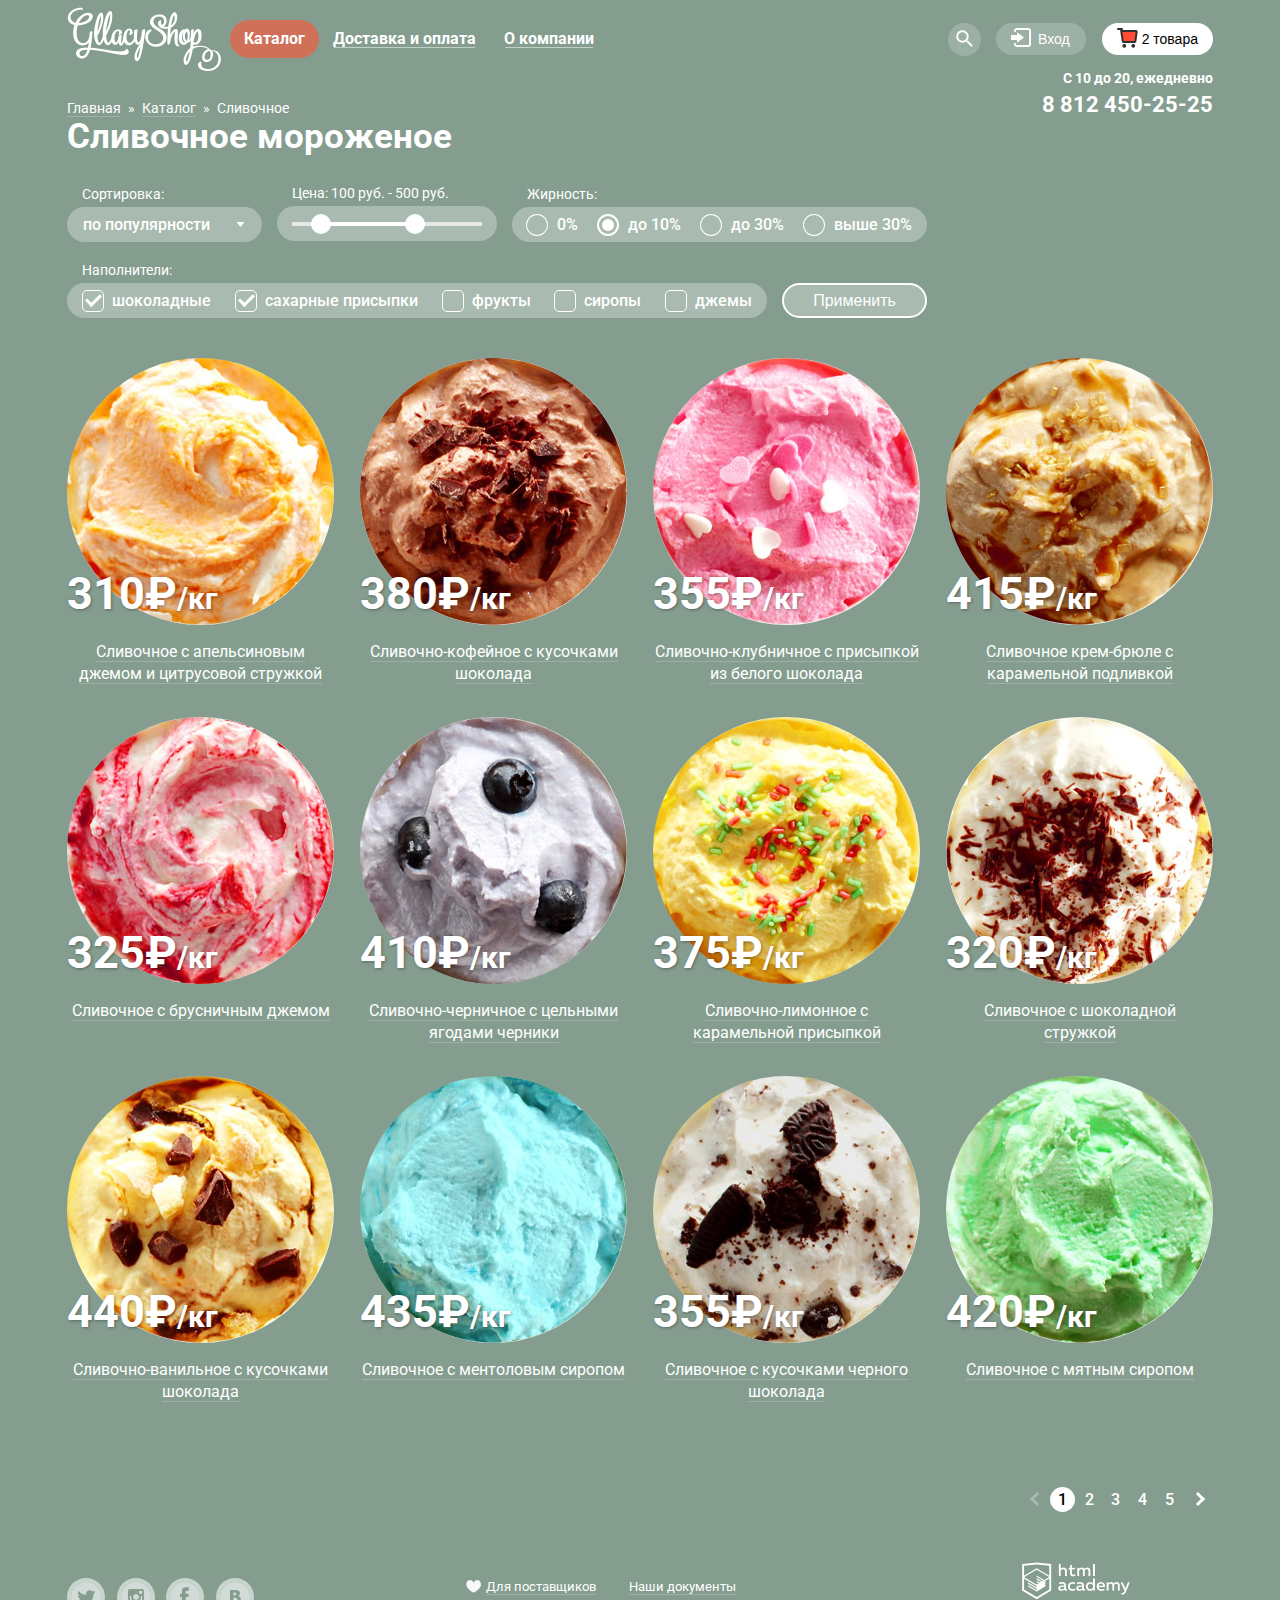
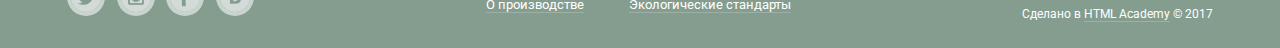
==== commit e499d261: "Пост" ====
--- a/catalog.html
+++ b/catalog.html
@@ -6,7 +6,7 @@
     <title>HTML Academy: Каталог Глейси</title>
     <link href="https://fonts.googleapis.com/css?family=Roboto:400,500,700&amp;subset=cyrillic" rel="stylesheet">
     <link href="css/normalize.css" rel="stylesheet">
-    <link href="css/minimize.css" rel="stylesheet">
+    <link href="css/style.css" rel="stylesheet">
 </head>
 
 <body>
@@ -14,7 +14,7 @@
         <div class="container">
             <div class="page-header-top">
                 <div class="logo">
-                    <a href="index.html"><img src="img/logo.png" alt="GllacyShop" width="150" height="60"></a>
+                    <a href="index.html"><img src="img/logo.png" alt="GllacyShop" width="154" height="64"></a>
                 </div>
                 <nav class="page-header-menu">
                     <ul class="menu">
@@ -44,7 +44,7 @@
                         <div class="login">
                             <button class="login-btn header-btn-2" type="button">Вход</button>
                             <form class="login-pop-up hidden-container" action="#" method="post">
-                                <input type="email" name="login-email" id="login-email" placeholder="Электронная почта" required>
+                                <input type="text" name="login-email" id="login-email" placeholder="Электронная почта" required>
                                 <label for="login-email">Электронная почта</label>
                                 <input type="password" name="login-password" id="login-password" placeholder="Пароль" required>
                                 <label for="login-password">Пароль</label>
@@ -90,13 +90,13 @@
     <main class="container catalog">
         <div class="breadcrumbs">
             <ul>
-                <li><a class="a-db" href="#">Главная</a></li>
+                <li><a class="a-db" href="index.html">Главная</a></li>
                 <li><a class="a-db" href="#">Каталог</a></li>
                 <li><a>Сливочное</a></li>
             </ul>
         </div>
         <h1 class="h2">Сливочное мороженое</h1>
-        <form class="catalog-controls" action="#" method="get">
+        <form class="catalog-controls" action="https://echo.htmlacademy.ru" method="get">
             <div class="catalog-controls-floor">
                 <div class="catalog-controls-item">
                     <span>Сортировка:</span>
@@ -113,7 +113,7 @@
                     <span>Цена: <label for="min-price"><input type="text" name="min-price" id="min-price" readonly>100</label> руб. - <label for="max-price"><input type="text" name="max-price" id="max-price" readonly>500</label> руб.</span>
                     <div class="catalog-controls-tuggle">
                         <div class="scale">
-                            <div class="bar" style="margin-left: 10%; width: 60%;"></div>
+                            <div class="bar"></div>
                             <div class="scale-tuggle scale-tuggle-min"></div>
                             <div class="scale-tuggle scale-tuggle-max"></div>
                         </div>
@@ -181,7 +181,7 @@
 
             <div class="catalog-item">
                 <img src="img/preview-1.jpg" alt="Предпросторт товара 1" width="267" height="267">
-                <b class="price">310&#8381;/кг</b>
+                <b class="price">310&#8381;<span>/кг</span></b>
                 <h3 class="h3 a-db"><a href="">Сливочное с апельсиновым джемом и цитрусовой стружкой</a></h3>
                 <div class="popular-item-hidden-btn">
                     <a class="btn" href="#">Быстрый просмотр</a>
@@ -190,7 +190,7 @@
 
             <div class="catalog-item">
                 <img src="img/preview-2.jpg" alt="Предпросторт товара 2" width="267" height="267">
-                <b class="price">380&#8381;/кг</b>
+                <b class="price">380&#8381;<span>/кг</span></b>
                 <h3 class="h3 a-db"><a href="">Сливочно-кофейное с кусочками шоколада</a></h3>
                 <div class="popular-item-hidden-btn">
                     <a class="btn" href="#">Быстрый просмотр</a>
@@ -199,7 +199,7 @@
 
             <div class="catalog-item">
                 <img src="img/preview-3.jpg" alt="Предпросторт товара 3" width="267" height="267">
-                <b class="price">355&#8381;/кг</b>
+                <b class="price">355&#8381;<span>/кг</span></b>
                 <h3 class="h3 a-db"><a href="">Сливочно-клубничное с присыпкой из белого шоколада</a></h3>
                 <div class="popular-item-hidden-btn">
                     <a class="btn" href="#">Быстрый просмотр</a>
@@ -208,7 +208,7 @@
 
             <div class="catalog-item">
                 <img src="img/preview-4.jpg" alt="Предпросторт товара 4" width="267" height="267">
-                <b class="price">415&#8381;/кг</b>
+                <b class="price">415&#8381;<span>/кг</span></b>
                 <h3 class="h3 a-db"><a href="">Сливочное крем-брюле с карамельной подливкой</a></h3>
                 <div class="popular-item-hidden-btn">
                     <a class="btn" href="#">Быстрый просмотр</a>
@@ -217,7 +217,7 @@
 
             <div class="catalog-item">
                 <img src="img/preview-5.jpg" alt="Предпросторт товара 5" width="267" height="267">
-                <b class="price">325&#8381;/кг</b>
+                <b class="price">325&#8381;<span>/кг</span></b>
                 <h3 class="h3 a-db"><a href="">Сливочное с брусничным джемом</a></h3>
                 <div class="popular-item-hidden-btn">
                     <a class="btn" href="#">Быстрый просмотр</a>
@@ -226,7 +226,7 @@
 
             <div class="catalog-item">
                 <img src="img/preview-6.jpg" alt="Предпросторт товара 6" width="267" height="267">
-                <b class="price">410&#8381;/кг</b>
+                <b class="price">410&#8381;<span>/кг</span></b>
                 <h3 class="h3 a-db"><a href="">Сливочно-черничное с цельными ягодами черники </a></h3>
                 <div class="popular-item-hidden-btn">
                     <a class="btn" href="#">Быстрый просмотр</a>
@@ -235,7 +235,7 @@
 
             <div class="catalog-item">
                 <img src="img/preview-7.jpg" alt="Предпросторт товара 7" width="267" height="267">
-                <b class="price">375&#8381;/кг</b>
+                <b class="price">375&#8381;<span>/кг</span></b>
                 <h3 class="h3 a-db"><a href="">Сливочно-лимонное с карамельной присыпкой</a></h3>
                 <div class="popular-item-hidden-btn">
                     <a class="btn" href="#">Быстрый просмотр</a>
@@ -244,7 +244,7 @@
 
             <div class="catalog-item">
                 <img src="img/preview-8.jpg" alt="Предпросторт товара 8" width="267" height="267">
-                <b class="price">320&#8381;/кг</b>
+                <b class="price">320&#8381;<span>/кг</span></b>
                 <h3 class="h3 a-db"><a href="">Сливочное с шоколадной стружкой</a></h3>
                 <div class="popular-item-hidden-btn">
                     <a class="btn" href="#">Быстрый просмотр</a>
@@ -253,7 +253,7 @@
 
             <div class="catalog-item">
                 <img src="img/preview-9.jpg" alt="Предпросторт товара 9" width="267" height="267">
-                <b class="price">440&#8381;/кг</b>
+                <b class="price">440&#8381;<span>/кг</span></b>
                 <h3 class="h3 a-db"><a href="">Сливочно-ванильное с кусочками шоколада</a></h3>
                 <div class="popular-item-hidden-btn">
                     <a class="btn" href="#">Быстрый просмотр</a>
@@ -262,7 +262,7 @@
 
             <div class="catalog-item">
                 <img src="img/preview-10.jpg" alt="Предпросторт товара 10" width="267" height="267">
-                <b class="price">435&#8381;/кг</b>
+                <b class="price">435&#8381;<span>/кг</span></b>
                 <h3 class="h3 a-db"><a href="">Сливочноe с ментоловым сиропом</a></h3>
                 <div class="popular-item-hidden-btn">
                     <a class="btn" href="#">Быстрый просмотр</a>
@@ -271,7 +271,7 @@
 
             <div class="catalog-item">
                 <img src="img/preview-11.jpg" alt="Предпросторт товара 11" width="267" height="267">
-                <b class="price">355&#8381;/кг</b>
+                <b class="price">355&#8381;<span>/кг</span></b>
                 <h3 class="h3 a-db"><a href="">Сливочное с кусочками черного шоколада</a></h3>
                 <div class="popular-item-hidden-btn">
                     <a class="btn" href="#">Быстрый просмотр</a>
@@ -280,7 +280,7 @@
 
             <div class="catalog-item">
                 <img src="img/preview-12.jpg" alt="Предпросторт товара 12" width="267" height="267">
-                <b class="price">420&#8381;/кг</b>
+                <b class="price">420&#8381;<span>/кг</span></b>
                 <h3 class="h3 a-db"><a href="">Сливочное с мятным сиропом</a></h3>
                 <div class="popular-item-hidden-btn">
                     <a class="btn" href="#">Быстрый просмотр</a>
--- a/css/style.css
+++ b/css/style.css
@@ -0,0 +1,2110 @@
+html,
+body {
+    min-width: 1200px;
+    font-size: 16px;
+    line-height: 22px;
+    color: #000000;
+    font-family: "Roboto", "Arial", sans-serif;
+    font-weight: bold;
+    
+    margin: 0;
+    
+    background-color: #849d8f;
+}
+
+input[name="slider-toggle"] {
+    display: none;
+}
+
+.site-wrapper::before {
+    background-image: url("../img/ice-2.png");
+    visibility: hidden;
+}
+
+.site-wrapper::after {
+    background-image: url("../img/ice-3.png");
+    visibility: hidden;
+}
+
+#rbtn-1:checked ~ .site-wrapper .content-wrapper {
+    background: url("../img/ice-1.png") no-repeat top center;
+    transition: background 0.5s ease;
+}
+
+#rbtn-2:checked ~ .site-wrapper .content-wrapper {
+    background-color: #8996a6;
+    background: #8996a6 url("../img/ice-2.png") no-repeat top center;
+    
+    transition: background 0.5s ease;
+}
+
+#rbtn-3:checked ~ .site-wrapper .content-wrapper {
+    background-color: #9d8b84;
+    background: #9d8b84 url("../img/ice-3.png") no-repeat top center;
+    
+    transition: background 0.5s ease;
+}
+
+#rbtn-1:checked ~ .site-wrapper #slide-1,
+#rbtn-2:checked ~ .site-wrapper #slide-2,
+#rbtn-3:checked ~ .site-wrapper #slide-3 {
+    display: block;
+}
+
+.page-header-slider {
+    position: relative;
+    
+    margin-top: 292px;
+}
+
+.slider-controls {
+    position: absolute;
+    left: 0;
+    bottom: 15px;
+    
+    vertical-align: middle;
+}
+
+.slider-controls label {
+    display: inline-block;
+    
+    width: 17px;
+    height: 17px;
+    border: 3px solid #ffffff;
+    margin-right: 2px;
+    
+    border-radius: 50%;
+    cursor: pointer;
+}
+
+#rbtn-1:checked ~ .site-wrapper label[for="rbtn-1"],
+#rbtn-2:checked ~ .site-wrapper label[for="rbtn-2"],
+#rbtn-3:checked ~ .site-wrapper label[for="rbtn-3"] {
+    background-color: #ffffff;
+    
+    cursor: context-menu;
+}
+
+label[for="rbtn-1"]:hover,
+label[for="rbtn-2"]:hover,
+label[for="rbtn-3"]:hover {
+    background-color: rgba(255, 255, 255, 0.4);
+}
+
+label[for="rbtn-1"]:active,
+label[for="rbtn-2"]:active,
+label[for="rbtn-3"]:active {
+    background-color: #ffffff;
+}
+
+#slide-1,
+#slide-2,
+#slide-3 {
+    display: none;
+    
+    text-align: center;
+}
+
+.slide-title {
+    display: block;
+    
+    font-size: 60px;
+    line-height: 60px;
+}
+
+.slide-title + .btn {
+    padding: 10px 40px;
+    margin-top: 29px;
+    
+    font-size: 32px;
+    line-height: 44px;
+    font-weight: bold;
+    text-shadow: 0px 2px 5px rgba(160, 32, 11, 0.76);
+    
+    border-radius: 100px;
+}
+
+.slider-controls {
+    position: absolute;
+}
+
+.container {
+    width: 1146px;
+    margin: 0 auto;
+    padding: 0 27px;
+}
+
+.hidden {
+    display: none;
+}
+
+.page-header {
+    color: #ffffff;
+    
+    padding-top: 7px;
+}
+
+.page-header-top {
+    display: flex;
+}
+
+.logo {
+    width: 154px;
+    height: 64px;
+    margin-right: 9px;
+}
+
+.page-header-menu {
+    margin-top: 13px;
+}
+
+.page-header-menu .menu {
+    position: relative;
+    
+    display: flex;
+    justify-content: flex-start;
+    
+    padding: 0;
+    margin: 0;
+    
+    font-size: 0;
+    vertical-align: middle;
+    
+    list-style: none;
+    
+}
+
+.header-btn-1 {
+    position: relative;
+    
+    display: inline-block;
+    padding: 10px 14px;
+/*    margin-right: -2px;*/
+    
+    font-size: 16px;
+    line-height: 18px;
+    color: #ffffff;
+    text-decoration: none;
+}
+
+.header-btn-1::after {
+    content: "";
+    
+    position: absolute;
+    bottom: 10px;
+    left: 15px;
+    right: 15px;
+    
+    height: 1px;
+    
+    background-color: rgba(255, 255, 255, 0.5);
+}
+
+.header-btn-1:hover {
+    color: #000000;
+    text-decoration: none;
+    
+    background-color: #ffffff;
+    border-radius: 50px / 50px;
+}
+
+.header-btn-1:active {
+    color: #000000;
+    text-decoration: none;
+    
+    background-color: #ffffff;
+    border-radius: 50px / 50px;
+    box-shadow: inset 0 3px 3px 0 #696969;
+}
+
+.menu .actual {
+    color: #ffffff;
+    text-decoration: none;
+    
+    background-color: #d07058;
+    border-radius: 50px / 50px;
+}
+
+.actual::after {
+    display: none;
+}
+
+.sub-menu {
+    position: absolute;
+    z-index: 20;
+    
+    padding: 0;
+    margin: 0;
+    margin-top: 5px;
+    
+    font-size: 14px;
+    line-height: 16px;
+    font-weight: normal;
+    
+    opacity: 0;
+    visibility: hidden;
+    list-style: none;
+    
+    transition: all 0.3s ease-in-out;
+}
+
+.sub-menu a {
+    display: block;
+    
+    padding: 10px 15px;
+    
+    color: #000000;
+    
+    text-decoration: none;
+}
+
+.sub-menu li:nth-of-type(1) {
+    font-weight: bold;
+}
+
+.sub-menu li:nth-of-type(1) {
+    margin-bottom: 1px;
+    box-shadow: 0 7px 0 -6px #d1d0ce; 
+}
+
+.sub-menu-tuggle:hover .sub-menu {
+    
+    opacity: 1;
+    visibility: visible;
+    
+}
+
+.sub-menu a:hover {
+    
+    color: #000000;
+    
+    background-color: #fbded7;
+}
+
+.sub-menu a:active {
+    color: #000000;
+    
+    background-color: #f6b5a5;
+}
+
+.sub-menu .actual-sub {
+    color: #ffffff;
+    
+    background-color: #d07058;
+}
+
+.user-block { 
+    font-size: 14px;
+    line-height: 16px;
+    font-weight: normal;
+    
+    margin-left: auto;
+    margin-top: 16px;
+    width: 265px;
+}
+
+.user-block-controls {
+    display: flex;
+    width: 265px;
+    
+    
+    font-size: 0;
+}
+
+.header-btn-2 {
+    position: relative;
+    
+    height: 32px;
+    padding: 0px 15px;
+    padding-left: 40px;
+    border-width: 0;
+    
+    font-size: 14px;
+    line-height: 16px;
+    font-weight: 500;
+    color: #ffffff;
+    
+    border-radius: 50px / 50px;
+    background-color: rgba(255, 255, 255, 0.2);
+    outline: none;
+}
+
+.search-btn {
+    padding: 0;
+    width: 33px;
+    height: 33px;
+    
+    font-size: 0;
+}
+
+.header-btn-2::before {
+    position: absolute;
+    left: 15px;
+    top: 5px;
+    
+    content: "";
+    
+    width: 21px;
+    height: 20px;
+    
+    background-image: url("../img/sprytes/spritesheet-3.png");
+}
+
+.search-btn::before {
+    top: 6px;
+    left: 8px;
+    
+    background-position: 0px -376px;
+}
+
+.login-btn {
+    width: 90px;
+}
+
+.login-btn::before {
+    background-position: 0px -319px;
+}
+
+.basket-btn {
+    width: 117px;
+    padding-left: 27px;
+}
+
+.basket-btn::before {
+    background-position: -0px 0px;
+}
+
+.search-btn:hover::before {
+    left: 12px;
+    
+    background-position: -22px -376px;
+}
+
+.login-btn:hover::before {
+    background-position: 0px -348px;
+}
+
+.active-basket-btn::before {
+    background-position: 0px -30px;
+}
+
+.search,
+.login,
+.basket {
+    position: relative;
+    
+    margin-left: auto;
+    
+    vertical-align: middle;
+    font-size: 14px;
+}
+
+.search {
+    margin-left: 0;
+}
+
+.search-btn,
+.login-btn,
+.active-basket-btn {
+    cursor: pointer;
+}
+
+.search-btn:hover,
+.login-btn:hover,
+.active-basket-btn {
+    position: relative;
+    
+    color: #000000;
+    
+    background-color: #ffffff;
+}
+
+.search-pop-up {
+    position: absolute;
+    right: 0;
+    z-index: 20;
+    
+    box-sizing: border-box;
+    width: 340px;
+    padding: 20px 15px;
+    margin-top: 5px;
+    
+    visibility: hidden;
+    opacity: 0;
+    
+    transition: all 0.3s ease-in-out;
+}
+
+.search-pop-up input:focus::-webkit-input-placeholder {
+    color: transparent;
+}
+.search-pop-up input:focus::-moz-placeholder {
+    color: transparent;
+}
+.search-pop-up input:focus:-moz-placeholder {
+    color: transparent;
+}
+.search-pop-up input:focus:-ms-input-placeholder {
+    color: transparent;
+}
+
+.search-pop-up label {
+    position: absolute;
+    left: 25px;
+    top: 5px;
+    
+    font-size: 11px;
+    line-height: 13px;
+    font-weight: normal;
+    
+    visibility: hidden;
+    opacity: 0;
+    
+    transition: all 0.2s ease-out;
+}
+
+.search-pop-up input:valid + label {
+    color: #999999;
+    
+    visibility: visible;
+    opacity: 1;
+}
+
+.search-pop-up input:focus + label {
+    color: #5b9ddf;
+    
+    visibility: visible;
+    opacity: 1;
+}
+
+.login-pop-up {
+    position: absolute;
+    right: 0;
+    z-index: 20;
+    
+    box-sizing: border-box;
+    width: 280px;
+    height: 215px;
+    padding: 20px 15px;
+    margin-top: 5px;
+    
+    vertical-align: middle;
+    
+    visibility: hidden;
+    opacity: 0;
+    
+    transition: all 0.3s ease-in-out;
+}
+
+.login-pop-up input {
+    margin-bottom: 20px;
+}
+
+.login-pop-up input:focus::-webkit-input-placeholder {
+    color: transparent;
+}
+.login-pop-up input:focus::-moz-placeholder {
+    color: transparent;
+}
+.login-pop-up input:focus:-moz-placeholder {
+    color: transparent;
+}
+.login-pop-up input:focus:-ms-input-placeholder {
+    color: transparent;
+}
+
+.login-pop-up label {
+    position: absolute;
+    left: 25px;
+    
+    font-size: 11px;
+    line-height: 13px;
+    font-weight: normal;
+    
+    visibility: hidden;
+    opacity: 0;
+    
+    transition: all 0.2s ease-out;
+}
+
+.login-pop-up label[for="login-email"] {
+    top: 5px;
+}
+
+.login-pop-up label[for="login-password"] {
+    top: 70px;
+}
+
+.login-pop-up input:valid + label {
+    color: #999999;
+    
+    visibility: visible;
+    opacity: 1;
+}
+
+.login-pop-up input:focus + label {
+    color: #5b9ddf;
+    
+    visibility: visible;
+    opacity: 1;
+}
+
+.login-pop-up button {
+    display: block;
+    float: left;
+    
+    cursor: pointer;
+}
+
+.login-pop-up a {
+    display: inline-block;
+    margin-left: 20px;
+    margin-top: 5px;
+}
+
+.basket-pop-up {
+    position: absolute;
+    right: 0;
+    z-index: 20;
+    
+    box-sizing: border-box;
+    width: 540px;
+    padding: 20px 15px;
+    margin-top: 5px;
+    
+    color: #000000;
+    
+    visibility: hidden;
+    opacity: 0;
+    
+    transition: all 0.3s ease-in-out;
+}
+
+.basket-table {
+    font-size: 13px;
+    line-height: 16px;
+    
+    border-bottom: 1px solid #ccccc9;
+}
+
+.basket-tr {
+    display: flex;
+    
+    margin-bottom: 20px;
+}
+
+.basket-tr .cross-it-out {
+    position: relative;
+
+    width: 10px;
+    height: 10px;
+    padding: 0;
+    margin-top: 13px;
+    border: none;
+
+    background-color: transparent;
+    outline: none;
+    cursor: pointer;
+}
+
+.basket-tr .cross-it-out::before,
+.basket-tr .cross-it-out::after {
+    content: "";
+
+    position: absolute;
+    left: 0;
+    top: 4px;
+    
+    width: 15px;
+    height: 2px;
+
+    background-color: #3e3e3e;
+    cursor: pointer;
+}
+
+.basket-tr .cross-it-out::before {
+    transform: rotate(45deg);
+}
+
+.basket-tr .cross-it-out::after {
+    transform: rotate(-45deg);
+}
+
+.basket-tr .disabled {
+    opacity: 0.5;
+}
+
+.basket-tr .weight {
+    padding: 10px;
+    margin-left: auto;
+    margin-right: 30px;
+}
+
+.basket-tr .name {
+    width: 215px;
+    padding-top: 10px;
+}
+
+.basket-tr .preview {
+    margin: 0 15px;
+}
+
+.basket-tr .basket-price {
+    padding-top: 10px;
+    margin-right: 15px;
+}
+
+.basket-controls {
+    display: flex;
+    flex-direction: column;
+    align-items: flex-end;
+}
+
+.basket-controls span {
+    margin: 10px 0;
+    
+    font-weight: bold;
+}
+
+.search:hover .search-pop-up,
+.login:hover .login-pop-up,
+.basket:hover .basket-pop-up {
+    visibility: visible;
+    opacity: 1;
+}
+
+.user-block-contacts {
+    position: relative;
+    
+    font-weight: bold;
+    text-align: right;
+}
+
+.user-block-contacts p {
+    display: block;
+    margin-top: 14px;
+}
+
+.user-block-contacts span {
+    position: absolute;
+    bottom: -31px;
+    right: 0;
+    
+    display: block;
+    
+    font-size: 22px;
+    line-height: 24px;
+}
+
+.page-footer {
+    margin-top: 5px;
+    
+    color: #ffffff;
+    font-size: 13px;
+    line-height: 18px;
+    font-weight: normal;
+}
+
+.page-footer .container {
+    display: flex;
+    justify-content: space-between;
+}
+
+.footer-social {
+    display: flex;
+    justify-content: space-between;
+    
+    flex-basis: 187px;
+    margin-top: 30px;
+    margin-bottom: 30px;
+}
+
+.social-btn {
+    width: 30px;
+    height: 30px;
+    border: 4px solid rgba(255, 255, 255, 0.7);
+    
+    font-size: 0;
+    
+    border-radius: 50%;
+    opacity: 0.8;
+}
+
+.social-btn:hover {
+    border: 5px solid rgba(255, 255, 255, 0.5);
+    
+    opacity: 1;
+}
+
+.social-btn:active {
+    border: 5px solid rgba(255, 255, 255, 0.5);
+    
+    opacity: 1;
+    box-shadow: inset 0 2px 3px 1px rgba(0, 0, 0, 0.5);
+}
+
+.social-btn-twitter {
+    background: url("../img/sprytes/spritesheet-3.png") no-repeat -1px -489px;
+    background-clip: content-box;
+}
+.social-btn-instagram {
+    background: url("../img/sprytes/spritesheet-3.png") no-repeat -1px -447px;
+    background-clip: content-box;
+}
+.social-btn-facebook {
+    background: url("../img/sprytes/spritesheet-3.png") no-repeat -1px -405px;
+    background-clip: content-box;
+}
+.social-btn-vk {
+    background: url("../img/sprytes/spritesheet-3.png") no-repeat -1px -531px;
+    background-clip: content-box;
+}
+
+.footer-menu {
+    display: flex;
+    justify-content: space-between;
+    
+    flex-basis: 305px;
+    margin-top: 30px;
+    margin-bottom: 30px;
+    margin-left: px;
+}
+
+.love {
+    position: relative;
+}
+
+.love::before {
+    content: "";
+    left: -20px;
+    top: 2px;
+    
+    position: absolute;
+    
+    width: 20px;
+    height: 15px;
+    
+    background-image: url("../img/sprytes/spritesheet-3.png");
+    background-position: 0px -296px;
+}
+
+.footer-menu ul {
+    padding: 0;
+    margin: 0;
+    
+    list-style: none;
+}
+
+.footer-copyright {
+    margin-top: 14px;
+    margin-bottom: 25px;
+    
+    font-size: 12px;
+    line-height: 18px;
+}
+
+.footer-copyright p {
+    margin: 0;
+}
+
+.h2 {
+    margin: 0;
+    
+    font-size: 35px;
+    line-height: 41px;
+}
+
+.h3 {
+    display: inline;
+    
+    color: #ffffff;
+    font-size: 16px;
+    line-height: 22px;
+    font-weight: normal;
+
+    border-bottom: 1px solid rgba(255, 255, 255, 0.2); 
+}
+
+.hidden-container {
+    background-color: #ffffff;
+    border-radius: 5px;
+    box-shadow: 0px 20px 20px 0px rgba(0, 0, 0, 0.4);
+    overflow: hidden;
+}
+
+.hidden-container input {
+    box-sizing: border-box;
+    width: 100%;
+    height: 46px;
+    padding: 10px;
+    
+    font-size: 14px;
+/*    line-height: 24px;*/
+    font-weight: normal;
+    border: 1px solid #d3d3d2;
+    
+    border-radius: 5px;
+}
+
+.hidden-container .btn {
+    border-radius: 20px / 25px;
+}
+
+.hidden-container input:hover {
+    box-shadow: 0 0 0 1px #d3d3d2;
+}
+
+.hidden-container input:focus {
+    box-shadow: none;
+}
+
+.a-db /*a for dark background*/ {
+    color: #ffffff;
+    text-decoration: none;
+    
+    border-bottom: 1px solid rgba(255, 255, 255, 0.2);
+}
+
+.a-db:hover {
+    color: #ffbc9e;
+    text-decoration: none;
+    
+    border-bottom: 1px solid rgba(255, 188, 158, 0.2);
+}
+
+.a-lb /*a for light background*/ {
+    color: #000000;
+    text-decoration: none;
+    
+    border-bottom: 1px solid rgba(0, 0, 0, 0.2);
+}
+
+.a-lb:hover {
+    color: #e84d37;
+    text-decoration: none;
+    
+    border-bottom: 1px solid rgba(232, 77, 55, 0.2);
+}
+
+.btn {
+    display: inline-block;
+    padding: 10px 20px;
+    
+    color: #ffffff;
+    font-size: 18px;
+    line-height: 24px;
+    text-decoration: none;
+    
+    background-color: #ed5b3d;
+    background-image: linear-gradient(0deg, rgb(231,74,53) 0%, rgb(242,104,67) 100%);
+    border: none;
+    border-radius: 25px;
+    box-shadow: 0 2px 2px 0 #9e4334;
+}
+
+.btn:hover {
+    color: #ffffff;
+    
+    background-image: linear-gradient(180deg, rgb(245,134,105) 0%, rgb(236,111,94) 100%);
+}
+
+.btn:active {
+    box-shadow: inset 0 2px 2px 0 #9e4334;
+    background-image: linear-gradient(0deg, rgb(242,104,67) 0%, rgb(231,74,53) 100%);
+}
+
+.popular-item,
+.catalog-item {
+    text-align: center;
+}
+
+.popular-item img,
+.catalog-item img {
+    border-radius: 50%;
+    margin-bottom: 10px;
+}
+
+.popular-item-hidden-btn {
+    position: absolute;
+    
+    display: flex;
+    justify-content: space-around;
+    
+    width: 267px;
+    margin-top: 10px;
+    
+    opacity: 0;
+    visibility: hidden;
+}
+
+.popular-item .btn,
+.catalog-item .btn {
+    border-radius: 20px / 25px;
+}
+
+.popular-item a:not(.btn),
+.catalog-item a:not(.btn) {
+    font: inherit;
+    color: inherit;
+    text-decoration: inherit;
+}
+
+.popular-item:hover .popular-item-hidden-btn,
+.catalog-item:hover .popular-item-hidden-btn {
+    position: absolute;
+    
+    display: flex;
+    justify-content: space-around;
+    
+    width: 267px;
+    margin-top: 10px;
+    
+    opacity: 1;
+    visibility: visible;
+}
+
+.popular-item:hover,
+.catalog-item:hover {
+    position: relative;
+    z-index: 10;
+    
+    border-radius: 5px;
+    background-color: rgba(255, 255, 255, 0.3);
+    box-shadow: 0px 20px 20px 0px rgba(0, 0, 0, 0.4);
+}
+
+.popular-item:hover {
+    padding-top: 5px;
+    padding-left: 15px;
+    padding-right: 15px;
+    padding-bottom: 70px;
+    
+    margin-top: -5px;
+    margin-left: -15px;
+    margin-right: -15px;
+    margin-bottom: -70px;
+}
+
+.catalog-item:hover {
+    padding-top: 5px;
+    padding-left: 15px;
+    padding-right: 15px;
+    padding-bottom: 30px;
+    
+    margin-top: -5px;
+    margin-left: -15px;
+    margin-right: -15px;
+    margin-bottom: -30px;
+}
+
+.holder {
+    display: flex;
+    justify-content: space-between;
+    
+    margin: 40px 0;
+}
+
+.holder-1 {
+    display: flex;
+    justify-content: space-between;
+    
+    color: #ffffff;
+    font-size: 18px;
+    line-height: 22px;
+}
+
+.holder-1 .fill {
+    display: flex;
+    flex-direction: column;
+}
+
+.holder-1 .fill:nth-of-type(1) {
+    background: #560715 url("../img/background-fruit-short-3.jpg") no-repeat;
+}
+
+.holder-1 .fill:nth-of-type(2) {
+    background: #40261a url("../img/background-chocolad-short-3.jpg") no-repeat;
+}
+
+.holder-1 span {
+    margin-top: 13px;
+    margin-bottom: 45px;
+}
+
+.holder-1 .btn {
+    align-self: flex-end;
+}
+
+.fill {
+    flex-basis: 520px;
+    padding: 20px;
+    
+    border-radius: 15px;
+}
+
+.holder-2 {
+    font-size: 16px;
+    line-height: 22px;
+    color: #000000;
+}
+
+.holder-2 .fill {
+    background-color: #ffffff;
+}
+
+.holder-2 .fill:nth-of-type(1) {
+    background: #ffffff url("../img/background-ummy-short-3.jpg") no-repeat -14px -2px;
+    
+    padding: 25px 20px;
+}
+
+.holder-2 b {
+    margin-bottom: 5px;
+}
+
+.holder-2 .fill:nth-of-type(2) {
+    box-sizing: border-box;
+    flex-basis: 560px;
+    max-width: 560px;
+    padding: 6px;
+    
+    background-image: -webkit-repeating-linear-gradient( 135deg, #ffffff 7px, #fe9e90 7px, #fe9e90 14px, #ffffff 14px, #ffffff 21px, #92cdff 21px, #92cdff 28px, #ffffff 28px, #ffffff 35px);
+    
+    background-image: repeating-linear-gradient( -45deg, #ffffff 7px, #fe9e90 7px, #fe9e90 14px, #ffffff 14px, #ffffff 21px, #92cdff 21px, #92cdff 28px, #ffffff 28px, #ffffff 35px);
+}
+
+.holder-2 .fill-content {
+    position: relative;
+    
+    padding: 28px 20px;
+    width: 508px;
+    
+    background-color: #f8f7f4;
+    border-radius: inherit;
+}
+
+/*
+.fill-content p {
+    margin-bottom: 100px;
+}
+*/
+
+.fill-content input:focus::-webkit-input-placeholder {
+    color: transparent;
+}
+.fill-content input:focus::-moz-placeholder {
+    color: transparent;
+}
+.fill-content input:focus:-moz-placeholder {
+    color: transparent;
+}
+.fill-content input:focus:-ms-input-placeholder {
+    color: transparent;
+}
+
+.form-spam label {
+    position: absolute;
+    left: 30px;
+    top: 120px;
+    
+    font-size: 11px;
+    line-height: 13px;
+    font-weight: normal;
+    
+    visibility: hidden;
+    opacity: 0;
+    
+    transition: all 0.2s ease-out;
+}
+
+.form-spam input:valid + label {
+    color: #999999;
+    
+    visibility: visible;
+    opacity: 1;
+}
+
+.form-spam input:focus + label {
+    color: #5b9ddf;
+    
+    visibility: visible;
+    opacity: 1;
+}
+
+.holder-2 b {
+    display: block;
+}
+
+.holder-2 a {
+    font-size: 24px;
+    line-height: 30px;
+    font-weight: bold;
+    color: #000000;
+}
+
+.holder-2 p {
+    margin: 0;
+    margin-bottom: 36px;
+    
+    font-weight: normal;
+}
+
+.form-spam {
+    display: flex;
+    margin-bottom: 5px;
+}
+
+.form-spam input {
+    width: 370px;
+    padding: 10px;
+    margin-right: 10px;
+    border-width: 1px;
+    
+    font-size: 16px;
+    line-height: 24px;
+    font-weight: 500;
+    
+    border-color: #d3d3d2;
+    border-radius: 5px;
+}
+
+.popular {
+    display: flex;
+    justify-content: space-between;
+    margin-bottom: 40px;
+    
+    color: #ffffff;
+}
+
+.popular-item {
+    position: relative;
+    
+    width: 267px;
+}
+
+.index {
+    position: absolute;
+    top: 0;
+    left: 0;
+    
+    width: 60px;
+    height: 60px;
+    
+    font-size: 0;
+    
+    background: url("../img/sprytes/spritesheet-3.png");
+    background-position: 0 -572px;
+    border-radius: 50%;
+}
+
+.popular-item:hover .index, 
+.catalog-item:hover .index {
+    top: 5px;
+    left: 15px;
+}
+
+.price {
+    position: absolute;
+    left: 0;
+    top: 213px;
+    
+    font-size: 45px;
+    line-height: 45px;
+    font-weight: bold;
+    
+    text-shadow: 0.5px 0.866px 3px rgba(49, 50, 53, 0.5);
+}
+
+.price span {
+    font-size: 30px;
+}
+
+.popular-item:hover .price, 
+.catalog-item:hover .price {
+    top: 218px;
+    left: 15px;
+}
+
+.features {  
+    padding: 22px 20px;
+    
+    background: #eee0c8 url("../img/background-cross-short-2.jpg") no-repeat;
+    
+    border-radius: 15px;
+}
+
+.features-promo {
+    display: inline;
+    
+    font-size: 24px;
+    line-height: 30px;
+    letter-spacing: 0.1px;
+}
+
+.features-container {
+    display: flex;
+    flex-wrap: wrap;
+    justify-content: space-between;
+    align-content: space-between;
+    
+    min-height: 175px;
+    margin-top: 24px;
+}
+
+.features-item {
+    position: relative;
+    
+    width: 480px;
+    margin-left: 60px;
+    
+    font-size: 16px;
+    line-height: 22px;
+    
+    font-weight: normal;
+}
+
+.features-item::before {
+    position: absolute;
+    left: -60px;
+    top: -14px;
+    
+    content: "";
+    
+    width: 50px;
+    height: 50px;
+
+    background: url("../img/sprytes/spritesheet-3.png");
+}
+
+.features-item:nth-of-type(1)::before {
+    background-position: 0 -60px;
+}
+
+.features-item:nth-of-type(2)::before {
+    background-position: 0 -179px;
+}
+
+.features-item:nth-of-type(3)::before {
+    background-position: 0 -119px;
+}
+
+.features-item:nth-of-type(4)::before {
+    background-position: 0 -235px;
+}
+
+.features-item p {
+    margin: 0;
+}
+
+.location {
+    position: relative;
+    
+    min-width: 1200px;
+    min-height: 430px;
+    
+    background-color: #fff;
+    background-image: url("../img/map-pin-short.jpg");
+    background-repeat: no-repeat;
+}
+
+.contacts-wp {
+    position: relative;
+}
+
+.contacts {
+    position: absolute;
+    top: 65px;
+    right: 0;
+    z-index: 10;
+    
+    width: 250px;
+    min-height: 275px;
+    padding: 14px 25px;
+    
+    font-size: 14px;
+    line-height: 20px;
+    font-weight: normal;
+    
+    background-color: #ffffff;
+    border-radius: 15px;
+}
+
+.contacts strong {
+    font-size: 18px;
+    line-height: 24px;
+}
+
+.contacts p:nth-of-type(1) {
+    margin-bottom: 18px;
+}
+
+.contacts p:nth-of-type(2) {
+    margin-top: 0;
+    margin-bottom: 5px;
+}
+
+.contacts p:nth-of-type(3) {
+    margin-top: 2px;
+    margin-bottom: 8px;
+}
+
+.contacts .btn {
+    box-sizing: border-box;
+    width: 100%;
+    margin-top: 16px;
+    
+    text-align: center;
+}
+
+.modal-feedback-wrapper {
+    position: fixed;
+    top: 0;
+    left: 0;
+    z-index: 51;
+    
+    width: 10000px;
+    height: 10000px;
+    
+    visibility: hidden;
+    opacity: 0;
+    background-color: rgba(0, 0, 0, 0.5);
+    
+/*    animation-name: modal-feedback-wrapper;*/
+}
+
+/*
+@keyframes modal-feedback-wrapper {
+    from {
+        opacity: 0;
+    }
+    to {
+        opacity: 1;
+    }
+}
+*/
+
+.modal-feedback-visible {
+    visibility: visible;
+    opacity: 1;
+    
+    animation-name: mf-translate;
+    animation-duration: 1.5s;
+}
+
+.modal-feedback {
+    position: fixed;
+    top: 0;
+    top: 50%;
+    left: 50%;
+    z-index: 52;
+    
+    width: 455px;
+    min-height: 425px;
+    padding: 25px;
+    margin-left: -257.5px;
+    margin-top: -237.5px;
+    
+    background-color: #f8f7f4;
+    border-radius: 10px;
+    
+/*    animation: mf-translate 1.5s 1 linear;*/
+}
+
+@keyframes mf-translate {
+    0% {
+        transform: translate(0, -2000px);
+    }
+    70% {
+        transform: translate(0, 30px);
+    }
+    90% {
+        transform: translate(0, -10px);
+    }
+    100% {
+        transform: translate(0, 0);
+    }
+}
+
+.modal-exit,
+.modal-back {
+    position: absolute;
+    right: 25px;
+    top: 25px;
+    
+    width: 25px;
+    height: 22px;
+    border: none;
+    
+    font-size: 0;
+    
+    background-color: transparent;
+    outline: none;
+    cursor: pointer;
+}
+
+.modal-exit::before,
+.modal-exit::after {
+    content: "";
+    
+    position: absolute;
+    right: 0;
+    
+    height: 3px;
+    width: 25px;
+    
+    background-color: #000000;
+}
+
+@keyframes cross-1 {
+    0% {
+        transform: rotate(0deg);
+    }
+    100% {
+        transform: rotate(45deg);
+    }
+}
+
+@keyframes cross-2 {
+    0% {
+        transform: rotate(0deg);
+    }
+    100% {
+        transform: rotate(-45deg);
+    }
+}
+
+.modal-exit::before {
+/*    transform: rotate(45deg);*/
+    animation: cross-1 0.5s 1 ease-in-out 1.5s;
+    animation-fill-mode: forwards;
+
+}
+
+.modal-exit::after {
+/*    transform: rotate(-45deg);*/
+    animation: cross-2 0.5s 1 ease-in-out 1.5s;
+    animation-fill-mode: forwards;
+
+}
+
+.modal-back::before {
+    content: "";
+    
+    position: absolute;
+    right: 5px;
+    top: 0;
+    
+    height: 17px;
+    width: 17px;
+    border-left: 3px solid #000000;
+    border-bottom: 3px solid #000000;
+        
+    transform: rotate(45deg);
+}
+
+.modal-back::after {
+    content: "";
+    
+    position: absolute;
+    right: 0;
+    top: 0;
+    
+    width: 28px;
+    border-bottom: 3px solid #000000;
+    
+    transform: translate(0px, 8px);
+}
+
+.modal-feedback-form {
+    display: flex;
+    flex-direction: column;
+}
+
+.modal-feedback-form input {
+    height: 48px;
+    
+    line-height: 18px;
+}
+
+.modal-feedback-form input,
+.modal-feedback-form textarea {
+    box-sizing: border-box;
+/*    height: 48px;*/
+    padding: 10px 15px;
+    border: 1px solid #d3d3d2;
+    
+    font-size: 16px;
+    line-height: 24px;
+    font-weight: normal;
+    
+    border-radius: 5px;
+}
+
+.modal-feedback-form textarea {
+    font: inherit;
+    font-weight: normal;
+    line-height: 24px;
+}
+
+.modal-feedback-form input:hover,
+.modal-feedback-form textarea:hover {
+    box-shadow: 0 0 0 1px #d3d3d2;
+}
+
+.modal-feedback-form input:focus,
+.modal-feedback-form textarea:focus {
+    box-shadow: none;
+}
+
+.modal-feedback-form {
+    position: relative;
+}
+
+.modal-feedback-form label[for="fb-name"] {
+    position: absolute;
+    top: -14px;
+    left: 15px;
+}
+
+.modal-feedback-form label[for="fb-email"] {
+    position: absolute;
+    top: 54px;
+    left: 15px;
+}
+
+.modal-feedback-form label {
+    font-size: 11px;
+    line-height: 13px;
+    font-weight: normal;
+    
+    visibility: hidden;
+    opacity: 0;
+    
+    transition: all 0.2s ease-out;
+}
+
+.modal-feedback-form input:valid + label {
+    color: #999999;
+    
+    visibility: visible;
+    opacity: 1;
+}
+
+.modal-feedback-form input:focus + label {
+    color: #5b9ddf;
+    
+    visibility: visible;
+    opacity: 1;
+}
+
+.modal-feedback-form input:focus::-webkit-input-placeholder {
+    color: transparent;
+}
+.modal-feedback-form input:focus::-moz-placeholder {
+    color: transparent;
+}
+.modal-feedback-form input:focus:-moz-placeholder {
+    color: transparent;
+}
+.modal-feedback-form input:focus:-ms-input-placeholder {
+    color: transparent;
+}
+
+.modal-feedback span {
+    display: block;
+    
+    margin-bottom: 25px;
+    
+    font-size: 24px;
+    line-height: 28px;
+    font-weight: 500;
+}
+
+.modal-feedback-form input {
+    width: 270px;
+    
+    margin-bottom: 20px;
+}
+
+.modal-feedback-form textarea {
+    margin-bottom: 25px;
+}
+
+.modal-feedback-form .btn {
+    align-self: flex-end;
+}
+
+.breadcrumbs {
+    font-size: 14px;
+    line-height: 16px;
+    font-weight: normal;
+}
+
+.breadcrumbs ul {
+    display: flex;
+    padding: 0;
+    margin: 0;
+    
+    vertical-align: middle;
+    
+    list-style: none;
+}
+
+.breadcrumbs li:not(:last-of-type)::after {
+    content: "»";
+    
+    display: inline-block;
+    margin: 0 7px;
+}
+
+.catalog {
+    display: flex;
+    flex-direction: column;
+    
+    color: #ffffff;
+}
+
+.catalog-controls {
+    display: flex;
+    flex-wrap: wrap;
+    
+    min-height: 130px;
+    margin-top: 29px;
+    margin-bottom: 40px;
+    
+    font-size: 14px;
+    line-height: 16px;
+    font-weight: normal;
+}
+
+.catalog-controls-tuggle,
+.catalog-controls button {
+/*    padding: 0 15px;*/
+    font-size: 16px;
+    line-height: 18px;
+    font-weight: 500;
+    
+    border-radius: 20px;
+}
+
+.catalog-controls button {
+    color: #ffffff;
+    
+    border: 2px solid #ffffff;
+}
+
+.catalog-controls-floor {
+    display: flex;
+    justify-content: space-between;
+    width: 860px;
+}
+
+.catalog-controls-floor:first-of-type {
+    margin-bottom: 20px;
+}
+
+.catalog-controls-item span {
+    padding-left: 15px;
+}
+
+.catalog-controls-tuggle {
+    padding: 6px 15px;
+    margin-top: 5px;
+    
+    background-color: rgba(255, 255, 255, 0.3);
+}
+
+.tuggle-select {
+    display: flex;
+    justify-content: center;
+    align-content: center;
+    box-sizing: border-box;
+    width: 195px;
+    height: 35px;
+    padding: 0;
+}
+
+.tuggle-select select {
+    color: #ffffff;
+    font: inherit;
+    font-weight: 500;
+    
+    -webkit-appearance: none;
+    -moz-appearance: none;
+    
+    padding: 0px 25px;
+    width: 100%;
+    padding-left: 16px;
+    
+    border: none;
+/*    border-color: transparent;*/
+    outline: none;
+    background-color: transparent;
+    background-image: url(../img/icon-mark.png);
+    background-repeat: no-repeat;
+    background-position: 169px center;
+    
+    cursor: pointer;
+}
+
+.tuggle-select:hover select {
+    color: #000000;
+/*    text-align: left;*/
+    
+    background-image: url(../img/icon-mark-alt.png);
+    background-repeat: no-repeat;
+    background-position: 160px center;
+
+}
+
+.tuggle-select:hover {
+    background-color: #ffffff;
+}
+
+.tuggle-select option {
+    color: #000000;
+    
+    font-size: 14px;
+    line-height: 16px;
+    font-weight: normal;
+}
+
+.tuggle-select select:focus {
+    border: none;
+    box-shadow: none;
+}
+
+.label-range {
+    margin-top: -1px;
+}
+
+.label-range input {
+    width: 0;
+    padding: 0;
+    border: none;
+    background-color: transparent;
+    
+    font-size: 14px;
+    line-height: 16px;
+    font-weight: normal;
+    color: #ffffff;
+    
+    cursor: text;
+}
+
+.catalog-controls-tuggle .scale {
+    position: relative;
+    
+    width: 190px;
+    height: 4px;
+    margin: 9.5px 0;
+    
+    background-color: rgba(255, 255, 255, 0.7);
+}
+
+.catalog-controls-tuggle .bar {
+    height: 4px;
+    margin-left: 10%;
+    width: 60%;
+    
+    background-color: #ffffff;
+}
+
+.scale-tuggle {
+    position: absolute;
+    top: -8px;
+    
+    width: 20px;
+    height: 20px;
+    
+    border-radius: 50%;
+    background-color: #ffffff;
+}
+
+.scale-tuggle:hover {
+    box-shadow: 0 0 0 2px #ffffff;
+    
+    cursor: pointer;
+}
+
+.scale-tuggle-min {
+    left: 10%;
+}
+
+.scale-tuggle-max {
+    right: 30%;
+}
+
+.tuggle-rbtn {
+    display: flex;
+    justify-content: space-between;
+    align-items: center;
+    
+    box-sizing: border-box;
+    width: 415px;
+    height: 35px;
+    padding: 0 15px;
+    
+    vertical-align: middle;
+}
+
+.tuggle-rbtn input {
+    display: none;
+}
+
+.tuggle-rbtn label {
+    position: relative;
+    
+    display: flex;
+    padding-left: 30px;
+    
+    cursor: pointer;
+}
+
+.tuggle-rbtn label::before {
+    content:"";
+    
+    position: absolute;
+    left: 0;
+    top: -1px;
+    
+    width: 12px;
+    height: 12px;
+    border: 4px solid transparent;
+    
+    box-shadow: 0 0 0 1px #ffffff;
+    border-radius: 50%;
+    
+    cursor: pointer;
+}
+
+.tuggle-rbtn-item:hover label::before {
+    box-shadow: 0 0 0 2px #ffffff;
+}
+
+.tuggle-rbtn-item.disabled:hover label::before {
+    box-shadow: 0 0 0 1px #ffffff;
+}
+
+.tuggle-rbtn-item.disabled label::before,
+.tuggle-rbtn-item.disabled label::after {
+    opacity: 0.5;
+}
+
+input[type~="radio"]:checked + label::before {
+    background-color: #ffffff;
+    background-clip: content-box;
+}
+
+
+.tuggle-cbx {
+    display: flex;
+    justify-content: space-between;
+    align-items: center;
+    
+    box-sizing: border-box;
+    width: 700px;
+    height: 35px;
+    padding: 0 15px;
+}
+
+.tuggle-cbx input {
+    display: none;
+}
+
+.tuggle-cbx label {
+    position: relative;
+    
+    display: flex;
+    align-items: center;
+    padding-left: 30px;
+    
+    cursor: pointer;
+}
+
+.tuggle-cbx label::before {
+    content:"";
+    
+    position: absolute;
+    left: 0;
+    top: -2px;
+    
+    display: inline-block;
+    width: 20px;
+    height: 20px;
+    margin-right: 10px;
+    border: 1px solid #ffffff;
+    
+    border-radius: 5px;
+    
+    cursor: pointer;
+}
+
+.tuggle-cbx-item:hover label::before {
+    box-shadow: 0 0 0 1px #ffffff;
+}
+
+.tuggle-cbx-item.disabled:hover label::before {
+    box-shadow: none;
+}
+
+.tuggle-cbx-item.disabled label::before,
+.tuggle-cbx-item.disabled label::after {
+    opacity: 0.5;
+}
+
+input[type~="checkbox"]:checked + label::after {
+    content: "";
+    
+    position: absolute;
+    left: 4px;
+    top: 2px;
+    
+    width: 12px;
+    height: 6px;
+    border-left: 3px solid #ffffff;
+    border-bottom: 3px solid #ffffff;
+    
+    transform: rotate(-45deg);
+}
+
+.catalog-controls-floor button {
+    align-self: flex-end;
+    
+    box-sizing: border-box;
+    height: 35px;
+    width: 145px;
+    padding: 0 15px;
+    
+    font-weight: 500;
+    
+    cursor: pointer;
+}
+
+.catalog-controls-floor button:hover {
+    color: #000000;
+    
+    background-color: #ffffff;
+}
+
+.catalog-controls-floor button:active {
+    border: none;
+    
+    color: #000000;
+    
+    background-color: #eaeaea;
+    box-shadow: inset 0 2px 2px 0 rgba(0, 0, 0, 0.5);
+}
+
+.catalog-container {
+    display: flex;
+    flex-wrap: wrap;
+    justify-content: space-between;
+}
+
+.catalog-item {
+    position: relative;
+    width: 267px;
+    
+    margin-bottom: 32px;
+}
+
+.pegination {
+    display: flex;
+    justify-content: space-between;
+    align-self: flex-end;
+    width: 190px;
+    margin-top: 52px;
+    margin-bottom: 31px;
+    
+    font-size: 16px;
+    line-height: 18px;
+    font-weight: 500;
+    vertical-align: middle;
+}
+
+.pegination a {
+    display: inline-block;
+    box-sizing: border-box;
+    width: 25px;
+    height: 25px;
+    padding: 4px 8px;
+    
+    text-align: center;
+    text-decoration: none;
+    color: #ffffff;
+}
+
+.pegination .next, 
+.pegination .prev {
+    position: relative;
+}
+
+.pegination .next {
+    margin-left: 4px;
+}
+
+.pegination .next::before {
+    content: "";
+    
+    position: absolute;
+/*    right: -4px;*/
+    
+    width: 7px;
+    height: 7px;
+    
+    border-bottom: 3px solid #ffffff;
+    border-left: 3px solid #ffffff;
+    
+    transform: translate(-7px, 3px) rotate(225deg);
+}
+
+.pegination .prev::before {
+    content: "";
+    
+    position: absolute;
+/*    left: 5px;*/
+    
+    width: 7px;
+    height: 7px;
+    
+    border-bottom: 3px solid #ffffff;
+    border-left: 3px solid #ffffff;
+    
+    transform: translate(-4px, 3px) rotate(45deg);
+}
+
+.pegination a:not(.disabled):not(.active):hover {
+    color: #ffffff;
+    
+    background-color: rgba(255, 255, 255, 0.3);
+    border-radius: 50%;
+}
+
+.pegination a:not(.disabled):not(.active):active {
+    color: #000000;
+    
+    background-color: #ffffff;
+    border-radius: 50%;
+}
+
+.pegination .disabled {
+    opacity: 0.3;
+    
+    cursor: context-menu;
+}
+
+.pegination .active {
+    color: #000000;
+    
+    background-color: #ffffff;
+    border-radius: 50%;
+    cursor: context-menu;
+}
+
+/*
+Вопросы:
+1. Как растянуть карту на всю ширину
+2. О какой анимации формы идет речь?
+3. Критерий 4.4 (Фильтр: при выключенном JavaScript кнопка «Применить» должна осуществлять переход на отдельную страницу (отдельную страницу верстать не нужно).)
+4. Пиксель перфект(соответствие макету)*/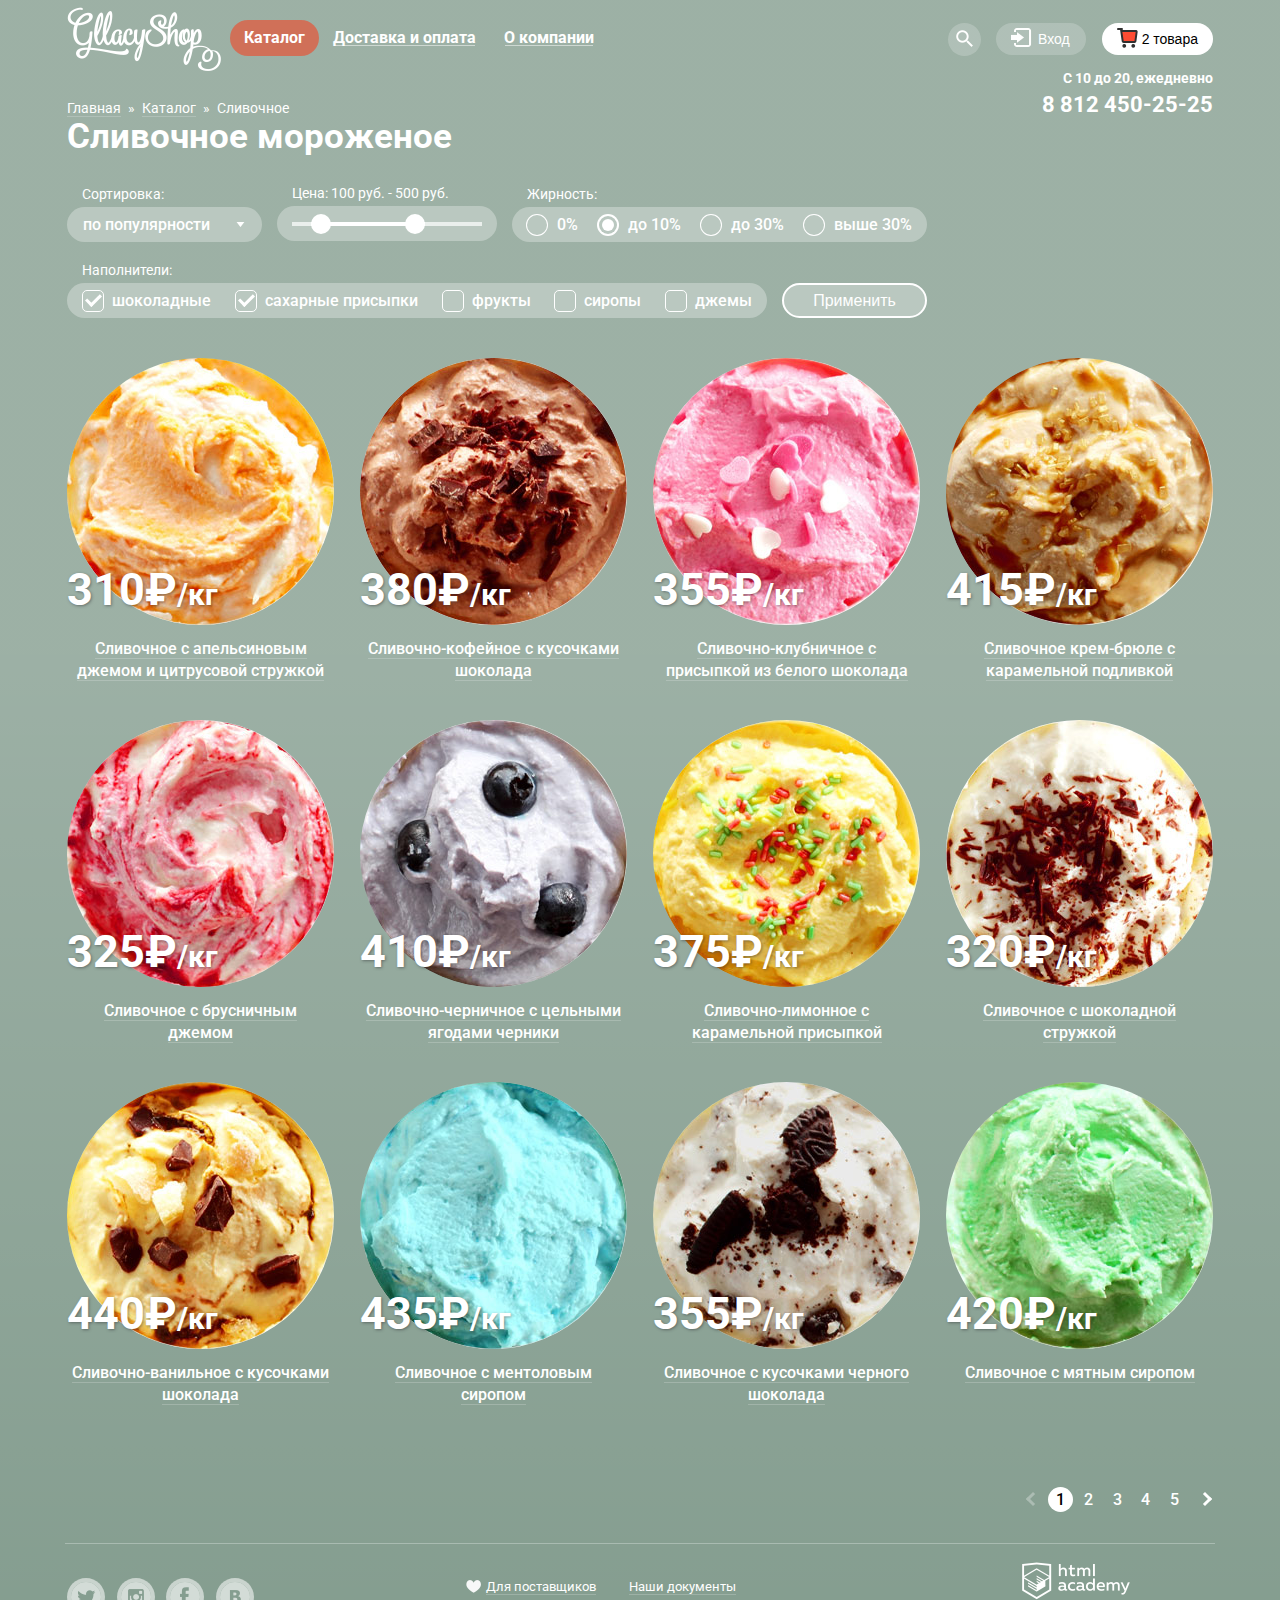
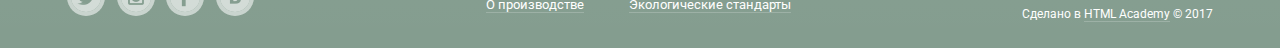
==== commit ff38534d: "Пост 2" ====
--- a/catalog.html
+++ b/catalog.html
@@ -9,7 +9,7 @@
     <link href="css/style.css" rel="stylesheet">
 </head>
 
-<body>
+<body class="decorate-wrapper">
     <header class="page-header">
         <div class="container">
             <div class="page-header-top">
@@ -182,7 +182,9 @@
             <div class="catalog-item">
                 <img src="img/preview-1.jpg" alt="Предпросторт товара 1" width="267" height="267">
                 <b class="price">310&#8381;<span>/кг</span></b>
-                <h3 class="h3 a-db"><a href="">Сливочное с апельсиновым джемом и цитрусовой стружкой</a></h3>
+                <div class="name">
+                    <h3 class="h3 a-db"><a href="">Сливочное с апельсиновым джемом и цитрусовой стружкой</a></h3>
+                </div>
                 <div class="popular-item-hidden-btn">
                     <a class="btn" href="#">Быстрый просмотр</a>
                 </div>
@@ -191,7 +193,9 @@
             <div class="catalog-item">
                 <img src="img/preview-2.jpg" alt="Предпросторт товара 2" width="267" height="267">
                 <b class="price">380&#8381;<span>/кг</span></b>
-                <h3 class="h3 a-db"><a href="">Сливочно-кофейное с кусочками шоколада</a></h3>
+                <div class="name">
+                    <h3 class="h3 a-db"><a href="">Сливочно-кофейное с кусочками шоколада</a></h3>
+                </div>
                 <div class="popular-item-hidden-btn">
                     <a class="btn" href="#">Быстрый просмотр</a>
                 </div>
@@ -200,7 +204,9 @@
             <div class="catalog-item">
                 <img src="img/preview-3.jpg" alt="Предпросторт товара 3" width="267" height="267">
                 <b class="price">355&#8381;<span>/кг</span></b>
-                <h3 class="h3 a-db"><a href="">Сливочно-клубничное с присыпкой из белого шоколада</a></h3>
+                <div class="name">
+                    <h3 class="h3 a-db"><a href="">Сливочно-клубничное с присыпкой из белого шоколада</a></h3>
+                </div>
                 <div class="popular-item-hidden-btn">
                     <a class="btn" href="#">Быстрый просмотр</a>
                 </div>
@@ -209,7 +215,9 @@
             <div class="catalog-item">
                 <img src="img/preview-4.jpg" alt="Предпросторт товара 4" width="267" height="267">
                 <b class="price">415&#8381;<span>/кг</span></b>
-                <h3 class="h3 a-db"><a href="">Сливочное крем-брюле с карамельной подливкой</a></h3>
+                <div class="name">
+                    <h3 class="h3 a-db"><a href="">Сливочное крем-брюле с карамельной подливкой</a></h3>
+                </div>
                 <div class="popular-item-hidden-btn">
                     <a class="btn" href="#">Быстрый просмотр</a>
                 </div>
@@ -218,7 +226,9 @@
             <div class="catalog-item">
                 <img src="img/preview-5.jpg" alt="Предпросторт товара 5" width="267" height="267">
                 <b class="price">325&#8381;<span>/кг</span></b>
-                <h3 class="h3 a-db"><a href="">Сливочное с брусничным джемом</a></h3>
+                <div class="name">
+                    <h3 class="h3 a-db"><a href="">Сливочное с брусничным джемом</a></h3>
+                </div>
                 <div class="popular-item-hidden-btn">
                     <a class="btn" href="#">Быстрый просмотр</a>
                 </div>
@@ -227,7 +237,9 @@
             <div class="catalog-item">
                 <img src="img/preview-6.jpg" alt="Предпросторт товара 6" width="267" height="267">
                 <b class="price">410&#8381;<span>/кг</span></b>
-                <h3 class="h3 a-db"><a href="">Сливочно-черничное с цельными ягодами черники </a></h3>
+                <div class="name">
+                    <h3 class="h3 a-db"><a href="">Сливочно-черничное с цельными ягодами черники </a></h3>
+                </div>
                 <div class="popular-item-hidden-btn">
                     <a class="btn" href="#">Быстрый просмотр</a>
                 </div>
@@ -236,7 +248,9 @@
             <div class="catalog-item">
                 <img src="img/preview-7.jpg" alt="Предпросторт товара 7" width="267" height="267">
                 <b class="price">375&#8381;<span>/кг</span></b>
-                <h3 class="h3 a-db"><a href="">Сливочно-лимонное с карамельной присыпкой</a></h3>
+                <div class="name">
+                    <h3 class="h3 a-db"><a href="">Сливочно-лимонное с карамельной присыпкой</a></h3>
+                </div>
                 <div class="popular-item-hidden-btn">
                     <a class="btn" href="#">Быстрый просмотр</a>
                 </div>
@@ -245,7 +259,9 @@
             <div class="catalog-item">
                 <img src="img/preview-8.jpg" alt="Предпросторт товара 8" width="267" height="267">
                 <b class="price">320&#8381;<span>/кг</span></b>
-                <h3 class="h3 a-db"><a href="">Сливочное с шоколадной стружкой</a></h3>
+                <div class="name">
+                    <h3 class="h3 a-db"><a href="">Сливочное с шоколадной стружкой</a></h3>
+                </div>
                 <div class="popular-item-hidden-btn">
                     <a class="btn" href="#">Быстрый просмотр</a>
                 </div>
@@ -254,7 +270,9 @@
             <div class="catalog-item">
                 <img src="img/preview-9.jpg" alt="Предпросторт товара 9" width="267" height="267">
                 <b class="price">440&#8381;<span>/кг</span></b>
-                <h3 class="h3 a-db"><a href="">Сливочно-ванильное с кусочками шоколада</a></h3>
+                <div class="name">
+                    <h3 class="h3 a-db"><a href="">Сливочно-ванильное с кусочками шоколада</a></h3>
+                </div>
                 <div class="popular-item-hidden-btn">
                     <a class="btn" href="#">Быстрый просмотр</a>
                 </div>
@@ -263,7 +281,9 @@
             <div class="catalog-item">
                 <img src="img/preview-10.jpg" alt="Предпросторт товара 10" width="267" height="267">
                 <b class="price">435&#8381;<span>/кг</span></b>
-                <h3 class="h3 a-db"><a href="">Сливочноe с ментоловым сиропом</a></h3>
+                <div class="name">
+                    <h3 class="h3 a-db"><a href="">Сливочноe с ментоловым сиропом</a></h3>
+                </div>
                 <div class="popular-item-hidden-btn">
                     <a class="btn" href="#">Быстрый просмотр</a>
                 </div>
@@ -272,7 +292,9 @@
             <div class="catalog-item">
                 <img src="img/preview-11.jpg" alt="Предпросторт товара 11" width="267" height="267">
                 <b class="price">355&#8381;<span>/кг</span></b>
-                <h3 class="h3 a-db"><a href="">Сливочное с кусочками черного шоколада</a></h3>
+                <div class="name">
+                    <h3 class="h3 a-db"><a href="">Сливочное с кусочками черного шоколада</a></h3>
+                </div>
                 <div class="popular-item-hidden-btn">
                     <a class="btn" href="#">Быстрый просмотр</a>
                 </div>
@@ -281,7 +303,9 @@
             <div class="catalog-item">
                 <img src="img/preview-12.jpg" alt="Предпросторт товара 12" width="267" height="267">
                 <b class="price">420&#8381;<span>/кг</span></b>
-                <h3 class="h3 a-db"><a href="">Сливочное с мятным сиропом</a></h3>
+                <div class="name">
+                    <h3 class="h3 a-db"><a href="">Сливочное с мятным сиропом</a></h3>
+                </div>
                 <div class="popular-item-hidden-btn">
                     <a class="btn" href="#">Быстрый просмотр</a>
                 </div>
--- a/css/style.css
+++ b/css/style.css
@@ -12,6 +12,10 @@
     background-color: #849d8f;
 }
 
+.decorate-wrapper {
+    background-image: linear-gradient(180deg, rgba(255, 255, 255, 0.2) 650px, transparent);
+}
+
 input[name="slider-toggle"] {
     display: none;
 }
@@ -134,6 +138,10 @@
     padding: 0 27px;
 }
 
+.container.catalog {
+    box-shadow: 0 26px 0 -25px #a9bbb1;
+}
+
 .hidden {
     display: none;
 }
@@ -178,7 +186,7 @@
     position: relative;
     
     display: inline-block;
-    padding: 10px 14px;
+    padding: 9px 14px;
 /*    margin-right: -2px;*/
     
     font-size: 16px;
@@ -767,7 +775,6 @@
     flex-basis: 305px;
     margin-top: 30px;
     margin-bottom: 30px;
-    margin-left: px;
 }
 
 .love {
@@ -820,7 +827,7 @@
     color: #ffffff;
     font-size: 16px;
     line-height: 22px;
-    font-weight: normal;
+    font-weight: 500;
 
     border-bottom: 1px solid rgba(255, 255, 255, 0.2); 
 }
@@ -913,6 +920,38 @@
     background-image: linear-gradient(0deg, rgb(242,104,67) 0%, rgb(231,74,53) 100%);
 }
 
+.catalog-item {
+    width: 267px;
+    padding-left: 13px;
+    padding-top: 5px;
+    padding-right: 13px;
+    padding-bottom: 33px;
+}
+
+.catalog-item:hover {
+    position: relative;
+    z-index: 10;
+    
+    padding-bottom: 69px;
+    margin-bottom: -36px;
+    
+    border-radius: 5px;
+    background-color: rgba(255, 255, 255, 0.3);
+    box-shadow: 0px 20px 20px 0px rgba(0, 0, 0, 0.4);
+}
+
+.catalog-item .name {
+    padding: 0 5px;
+}
+
+.catalog-item:nth-of-type(4n-3) {
+    margin-left: -13px;
+}
+
+.catalog-item:nth-of-type(4n) {
+    margin-right: -13px;
+}
+
 .popular-item,
 .catalog-item {
     text-align: center;
@@ -921,7 +960,7 @@
 .popular-item img,
 .catalog-item img {
     border-radius: 50%;
-    margin-bottom: 10px;
+    margin-bottom: 7px;
 }
 
 .popular-item-hidden-btn {
@@ -952,19 +991,19 @@
 .popular-item:hover .popular-item-hidden-btn,
 .catalog-item:hover .popular-item-hidden-btn {
     position: absolute;
+    bottom: 20px;
     
     display: flex;
     justify-content: space-around;
     
     width: 267px;
-    margin-top: 10px;
     
     opacity: 1;
     visibility: visible;
 }
 
-.popular-item:hover,
-.catalog-item:hover {
+/*.catalog-item:hover,*/
+.popular-item:hover {
     position: relative;
     z-index: 10;
     
@@ -985,18 +1024,6 @@
     margin-bottom: -70px;
 }
 
-.catalog-item:hover {
-    padding-top: 5px;
-    padding-left: 15px;
-    padding-right: 15px;
-    padding-bottom: 30px;
-    
-    margin-top: -5px;
-    margin-left: -15px;
-    margin-right: -15px;
-    margin-bottom: -30px;
-}
-
 .holder {
     display: flex;
     justify-content: space-between;
@@ -1105,7 +1132,7 @@
 .form-spam label {
     position: absolute;
     left: 30px;
-    top: 120px;
+    top: 115px;
     
     font-size: 11px;
     line-height: 13px;
@@ -1219,8 +1246,12 @@
     font-size: 30px;
 }
 
-.popular-item:hover .price, 
-.catalog-item:hover .price {
+.catalog-item .price {
+    top: 214px;
+    left: 13px;
+}
+
+.popular-item:hover .price {
     top: 218px;
     left: 15px;
 }
@@ -1670,7 +1701,7 @@
     
     min-height: 130px;
     margin-top: 29px;
-    margin-bottom: 40px;
+    margin-bottom: 35px;
     
     font-size: 14px;
     line-height: 16px;
@@ -1999,23 +2030,24 @@
 .catalog-container {
     display: flex;
     flex-wrap: wrap;
-    justify-content: space-between;
+/*    justify-content: space-between;*/
 }
 
 .catalog-item {
     position: relative;
-    width: 267px;
-    
-    margin-bottom: 32px;
+/*    width: 267px;*/
+    
+/*    margin-bottom: 32px;*/
 }
 
 .pegination {
     display: flex;
     justify-content: space-between;
     align-self: flex-end;
-    width: 190px;
-    margin-top: 52px;
+    width: 200px;
+    margin-top: 48px;
     margin-bottom: 31px;
+    margin-right: -6px;
     
     font-size: 16px;
     line-height: 18px;
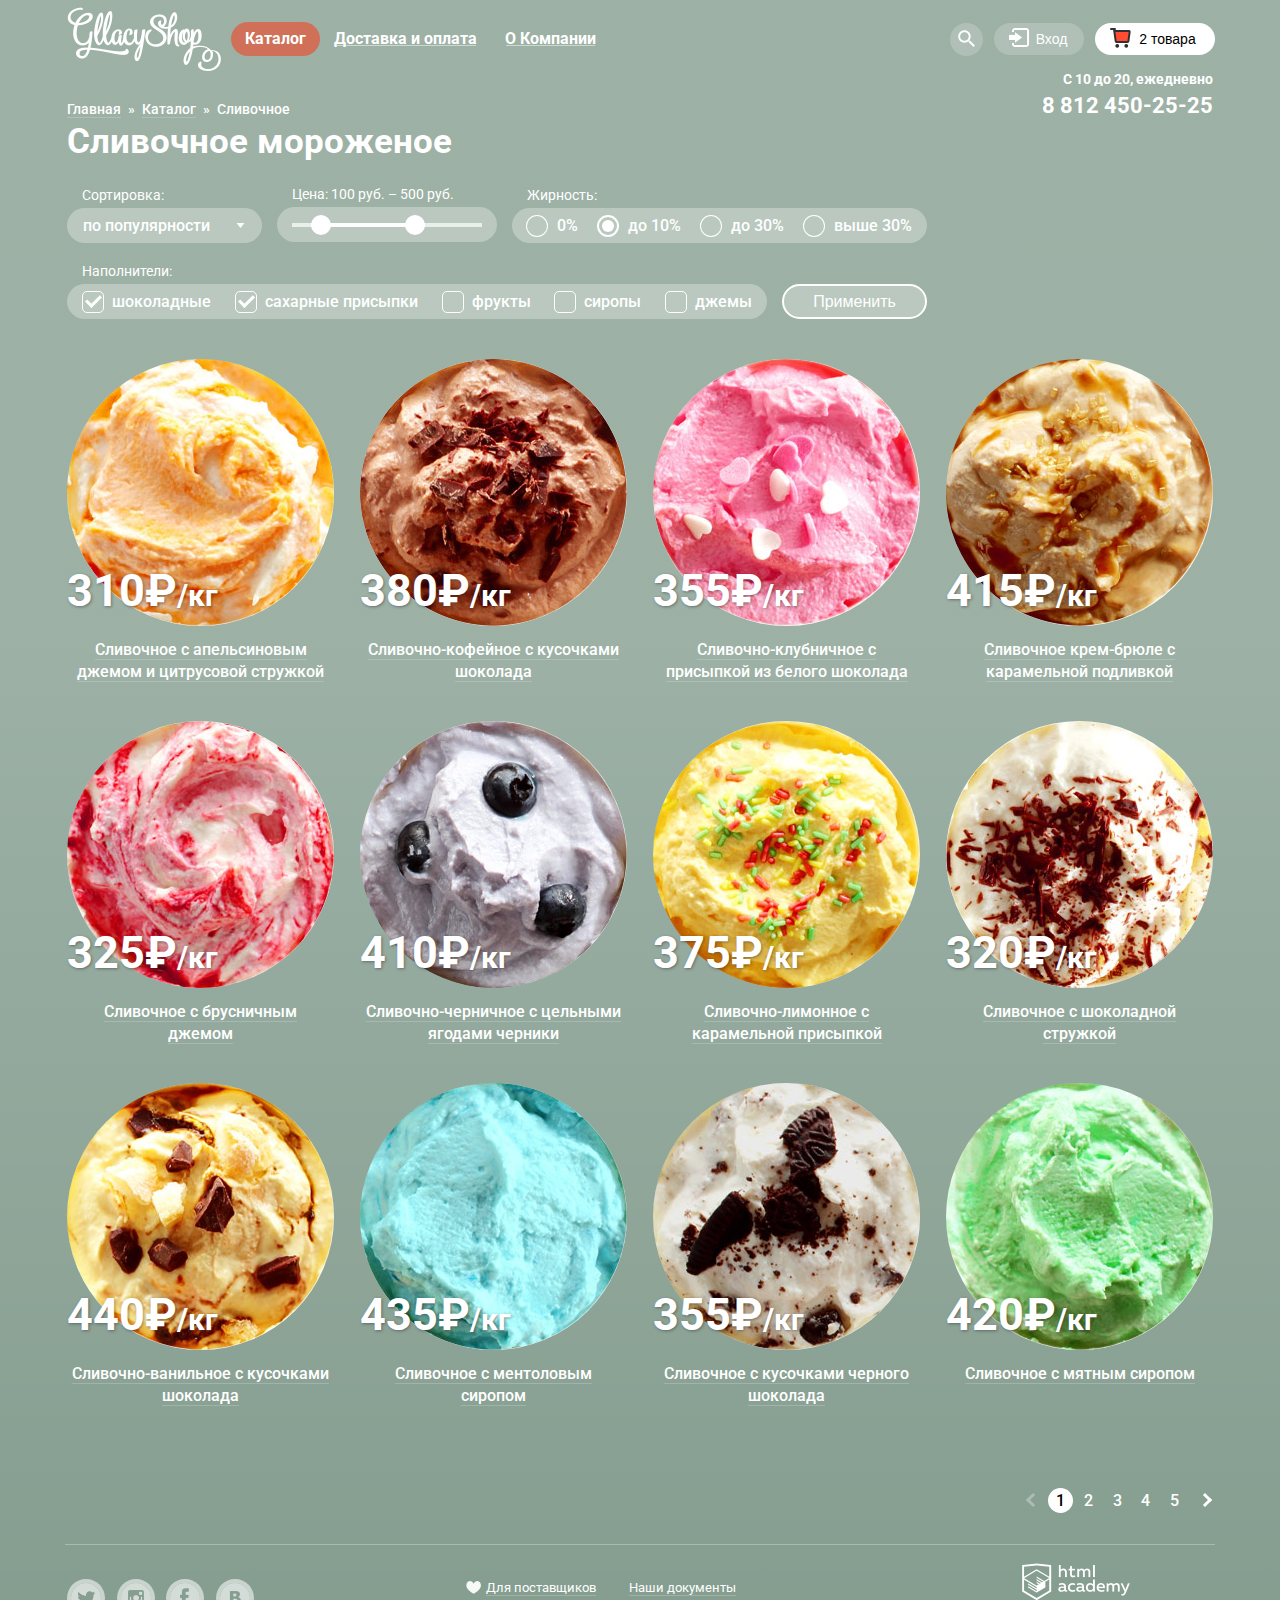
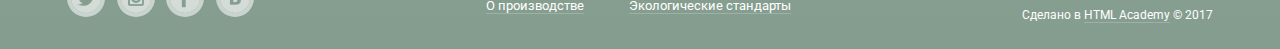
==== commit c45c1a0f: "Пост 4" ====
--- a/catalog.html
+++ b/catalog.html
@@ -29,7 +29,7 @@
                             </ul>
                         </li>
                         <li><a class="header-btn-1" href="#">Доставка и оплата</a></li>
-                        <li><a class="header-btn-1" href="#">О компании</a></li>
+                        <li><a class="header-btn-1" href="#">О Компании</a></li>
                     </ul>
                 </nav>
                 <div class="user-block">
@@ -110,7 +110,12 @@
                     </div>
                 </div>
                 <div class="catalog-controls-item label-range">
-                    <span>Цена: <label for="min-price"><input type="text" name="min-price" id="min-price" readonly>100</label> руб. - <label for="max-price"><input type="text" name="max-price" id="max-price" readonly>500</label> руб.</span>
+                    <span>Цена: 
+                        <label for="min-price">
+                        <input type="text" name="min-price" id="min-price" readonly>100</label> руб.
+                         – 
+                        <label for="max-price"><input type="text" name="max-price" id="max-price" readonly>500</label> руб.
+                    </span>
                     <div class="catalog-controls-tuggle">
                         <div class="scale">
                             <div class="bar"></div>
--- a/css/style.css
+++ b/css/style.css
@@ -159,11 +159,11 @@
 .logo {
     width: 154px;
     height: 64px;
-    margin-right: 9px;
+    margin-right: 10px;
 }
 
 .page-header-menu {
-    margin-top: 13px;
+    margin-top: 15px;
 }
 
 .page-header-menu .menu {
@@ -186,7 +186,7 @@
     position: relative;
     
     display: inline-block;
-    padding: 9px 14px;
+    padding: 8px 14px;
 /*    margin-right: -2px;*/
     
     font-size: 16px;
@@ -308,7 +308,7 @@
     
     margin-left: auto;
     margin-top: 16px;
-    width: 265px;
+    width: 263px;
 }
 
 .user-block-controls {
@@ -425,6 +425,10 @@
     color: #000000;
     
     background-color: #ffffff;
+}
+
+.active-basket-btn {
+    width: 120px;
 }
 
 .search-pop-up {
@@ -690,7 +694,7 @@
 
 .user-block-contacts p {
     display: block;
-    margin-top: 14px;
+    margin-top: 15px;
 }
 
 .user-block-contacts span {
@@ -1668,7 +1672,12 @@
 .breadcrumbs {
     font-size: 14px;
     line-height: 16px;
-    font-weight: normal;
+    font-weight: 500;
+}
+
+.breadcrumbs + .h2 {
+    margin-top: 4px;
+    margin-bottom: -4px;
 }
 
 .breadcrumbs ul {
@@ -1807,6 +1816,7 @@
 
 .label-range {
     margin-top: -1px;
+/*    letter-spacing: 0.3px;*/
 }
 
 .label-range input {
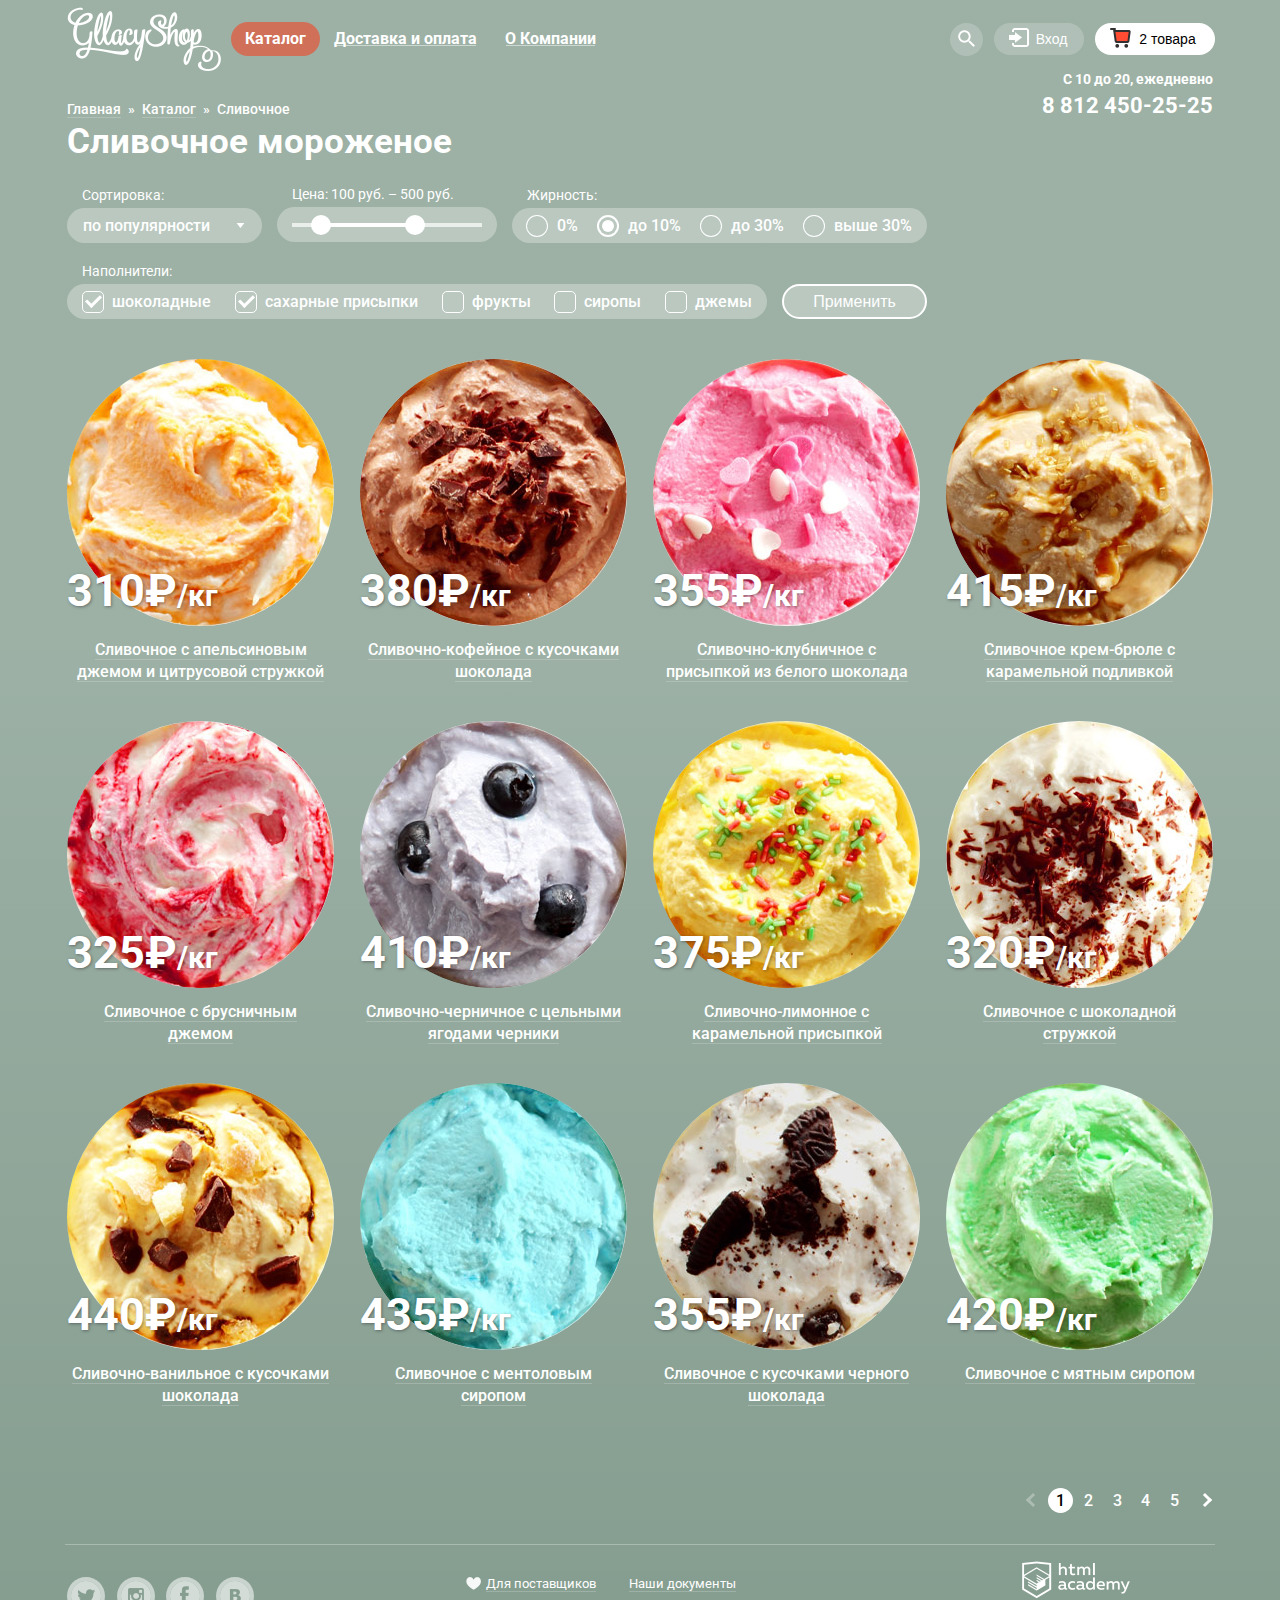
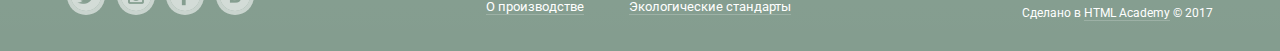
==== commit 5825a212: "Пост 7" ====
--- a/catalog.html
+++ b/catalog.html
@@ -6,7 +6,7 @@
     <title>HTML Academy: Каталог Глейси</title>
     <link href="https://fonts.googleapis.com/css?family=Roboto:400,500,700&amp;subset=cyrillic" rel="stylesheet">
     <link href="css/normalize.css" rel="stylesheet">
-    <link href="css/style.css" rel="stylesheet">
+    <link href="css/minimize.css" rel="stylesheet">
 </head>
 
 <body class="decorate-wrapper">
--- a/css/minimize.css
+++ b/css/minimize.css
@@ -0,0 +1 @@
+html,body{min-width:1200px;font-size:16px;line-height:22px;color:#000;font-family:"Roboto","Arial",sans-serif;font-weight:700;margin:0;background-color:#849d8f}.decorate-wrapper{background-image:linear-gradient(180deg,rgba(255,255,255,0.2) 650px,transparent)}input[name="slider-toggle"]{display:none}.site-wrapper::before{background-image:url(../img/ice-2.png);visibility:hidden}.site-wrapper::after{background-image:url(../img/ice-3.png);visibility:hidden}#rbtn-1:checked ~ .site-wrapper .content-wrapper{background:url(../img/ice-1.png) no-repeat top center;transition:background .5s ease}#rbtn-2:checked ~ .site-wrapper .content-wrapper{background-color:#8996a6;background:#8996a6 url(../img/ice-2.png) no-repeat top center;transition:background .5s ease}#rbtn-3:checked ~ .site-wrapper .content-wrapper{background-color:#9d8b84;background:#9d8b84 url(../img/ice-3.png) no-repeat top center;transition:background .5s ease}#rbtn-1:checked ~ .site-wrapper #slide-1,#rbtn-2:checked ~ .site-wrapper #slide-2,#rbtn-3:checked ~ .site-wrapper #slide-3{display:block}.page-header-slider{position:relative;margin-top:292px}.slider-controls{position:absolute;left:0;bottom:15px;vertical-align:middle}.slider-controls label{display:inline-block;width:17px;height:17px;border:3px solid #fff;margin-right:2px;border-radius:50%;cursor:pointer}#rbtn-1:checked ~ .site-wrapper label[for="rbtn-1"],#rbtn-2:checked ~ .site-wrapper label[for="rbtn-2"],#rbtn-3:checked ~ .site-wrapper label[for="rbtn-3"]{background-color:#fff;cursor:context-menu}label[for="rbtn-1"]:hover,label[for="rbtn-2"]:hover,label[for="rbtn-3"]:hover{background-color:rgba(255,255,255,0.4)}label[for="rbtn-1"]:active,label[for="rbtn-2"]:active,label[for="rbtn-3"]:active{background-color:#fff}#slide-1,#slide-2,#slide-3{display:none;text-align:center}.slide-title{display:block;font-size:60px;line-height:60px}.slide-title + .btn{padding:10px 40px;margin-top:29px;font-size:32px;line-height:44px;font-weight:700;text-shadow:0 2px 5px rgba(160,32,11,0.76);border-radius:100px}.slider-controls{position:absolute}.container{width:1146px;margin:0 auto;padding:0 27px}.container.catalog{box-shadow:0 26px 0 -25px #a9bbb1}.hidden{display:none}.page-header{color:#fff;padding-top:7px}.page-header-top{display:flex}.logo{width:154px;height:64px;margin-right:10px}.page-header-menu{margin-top:15px}.page-header-menu .menu{position:relative;display:flex;justify-content:flex-start;padding:0;margin:0;font-size:0;vertical-align:middle;list-style:none}.header-btn-1{position:relative;display:inline-block;padding:8px 14px;font-size:16px;line-height:18px;color:#fff;text-decoration:none}.header-btn-1::after{content:"";position:absolute;bottom:10px;left:15px;right:15px;height:1px;background-color:rgba(255,255,255,0.5)}.header-btn-1:hover{color:#000;text-decoration:none;background-color:#fff;border-radius:50px / 50px}.header-btn-1:active{color:#000;text-decoration:none;background-color:#fff;border-radius:50px / 50px;box-shadow:inset 0 3px 3px 0 #696969}.menu .actual{color:#fff;text-decoration:none;background-color:#d07058;border-radius:50px / 50px}.actual::after{display:none}.sub-menu{position:absolute;z-index:20;padding:0;margin:0;margin-top:5px;font-size:14px;line-height:16px;font-weight:400;opacity:0;visibility:hidden;list-style:none;transition:all .3s ease-in-out}.sub-menu a{display:block;padding:10px 15px;color:#000;text-decoration:none}.sub-menu li:nth-of-type(1){font-weight:700;margin-bottom:1px;box-shadow:0 7px 0 -6px #d1d0ce}.sub-menu-tuggle:hover .sub-menu{opacity:1;visibility:visible}.sub-menu a:hover{color:#000;background-color:#fbded7}.sub-menu a:active{color:#000;background-color:#f6b5a5}.sub-menu .actual-sub{color:#fff;background-color:#d07058}.user-block{font-size:14px;line-height:16px;font-weight:400;margin-left:auto;margin-top:16px;width:263px}.user-block-controls{display:flex;width:265px;font-size:0}.header-btn-2{position:relative;height:32px;padding:0 15px;padding-left:40px;border-width:0;font-size:14px;line-height:16px;font-weight:500;color:#fff;border-radius:50px / 50px;background-color:rgba(255,255,255,0.2);outline:none}.search-btn{padding:0;width:33px;height:33px;font-size:0}.header-btn-2::before{position:absolute;left:15px;top:5px;content:"";width:21px;height:20px;background-image:url(../img/sprytes/spritesheet-3.png)}.search-btn::before{top:6px;left:8px;background-position:0 -376px}.login-btn{width:90px}.login-btn::before{background-position:0 -319px}.basket-btn{width:117px;padding-left:27px}.basket-btn::before{background-position:-0 0}.search-btn:hover::before{left:12px;background-position:-22px -376px}.login-btn:hover::before{background-position:0 -348px}.active-basket-btn::before{background-position:0 -30px}.search,.login,.basket{position:relative;margin-left:auto;vertical-align:middle;font-size:14px}.search{margin-left:0}.search-btn,.login-btn,.active-basket-btn{cursor:pointer}.search-btn:hover,.login-btn:hover,.active-basket-btn{position:relative;color:#000;background-color:#fff}.active-basket-btn{width:120px}.search-pop-up{position:absolute;right:0;z-index:20;box-sizing:border-box;width:340px;padding:20px 15px;margin-top:5px;visibility:hidden;opacity:0;transition:all .3s ease-in-out}.search-pop-up input:focus::-webkit-input-placeholder{color:transparent}.search-pop-up input:focus::-moz-placeholder{color:transparent}.search-pop-up input:focus:-moz-placeholder{color:transparent}.search-pop-up input:focus:-ms-input-placeholder{color:transparent}.search-pop-up label{position:absolute;left:25px;top:5px;font-size:11px;line-height:13px;font-weight:400;visibility:hidden;opacity:0;transition:all .2s ease-out}.search-pop-up input:valid + label{color:#999;visibility:visible;opacity:1}.search-pop-up input:focus + label{color:#5b9ddf;visibility:visible;opacity:1}.login-pop-up{position:absolute;right:0;z-index:20;box-sizing:border-box;width:280px;height:215px;padding:20px 15px;margin-top:5px;vertical-align:middle;visibility:hidden;opacity:0;transition:all .3s ease-in-out}.login-pop-up input{margin-bottom:20px}.login-pop-up input:focus::-webkit-input-placeholder{color:transparent}.login-pop-up input:focus::-moz-placeholder{color:transparent}.login-pop-up input:focus:-moz-placeholder{color:transparent}.login-pop-up input:focus:-ms-input-placeholder{color:transparent}.login-pop-up label{position:absolute;left:25px;font-size:11px;line-height:13px;font-weight:400;visibility:hidden;opacity:0;transition:all .2s ease-out}.login-pop-up label[for="login-email"]{top:5px}.login-pop-up label[for="login-password"]{top:70px}.login-pop-up input:valid + label{color:#999;visibility:visible;opacity:1}.login-pop-up input:focus + label{color:#5b9ddf;visibility:visible;opacity:1}.login-pop-up button{display:block;float:left;cursor:pointer}.login-pop-up a{display:inline-block;margin-left:20px;margin-top:5px}.basket-pop-up{position:absolute;right:0;z-index:20;box-sizing:border-box;width:540px;padding:20px 15px;margin-top:5px;color:#000;visibility:hidden;opacity:0;transition:all .3s ease-in-out}.basket-table{font-size:13px;line-height:16px;border-bottom:1px solid #ccccc9}.basket-tr{display:flex;margin-bottom:20px}.basket-tr .cross-it-out{position:relative;width:10px;height:10px;padding:0;margin-top:13px;border:none;background-color:transparent;outline:none;cursor:pointer}.basket-tr .cross-it-out::before,.basket-tr .cross-it-out::after{content:"";position:absolute;left:0;top:4px;width:15px;height:2px;background-color:#3e3e3e;cursor:pointer}.basket-tr .cross-it-out::before{transform:rotate(45deg)}.basket-tr .cross-it-out::after{transform:rotate(-45deg)}.basket-tr .disabled{opacity:.5}.basket-tr .weight{padding:10px;margin-left:auto;margin-right:30px}.basket-tr .name{width:215px;padding-top:10px}.basket-tr .preview{margin:0 15px}.basket-tr .basket-price{padding-top:10px;margin-right:15px}.basket-controls{display:flex;flex-direction:column;align-items:flex-end}.basket-controls span{margin:10px 0;font-weight:700}.search:hover .search-pop-up,.login:hover .login-pop-up,.basket:hover .basket-pop-up{visibility:visible;opacity:1}.user-block-contacts{position:relative;font-weight:700;text-align:right}.user-block-contacts p{display:block;margin-top:15px}.user-block-contacts span{position:absolute;bottom:-31px;right:0;display:block;font-size:22px;line-height:24px}.page-footer{margin-top:3px;color:#fff;font-size:13px;line-height:18px;font-weight:400}.page-footer .container{display:flex;justify-content:space-between}.footer-social{display:flex;justify-content:space-between;flex-basis:187px;margin-top:30px;margin-bottom:30px}.social-btn{width:30px;height:30px;border:4px solid rgba(255,255,255,0.7);font-size:0;border-radius:50%;opacity:.8}.social-btn:hover{border:5px solid rgba(255,255,255,0.5);opacity:1}.social-btn:active{border:5px solid rgba(255,255,255,0.5);opacity:1;box-shadow:inset 0 2px 3px 1px rgba(0,0,0,0.5)}.social-btn-twitter{background:url(../img/sprytes/spritesheet-3.png) no-repeat -1px -489px;background-clip:content-box}.social-btn-instagram{background:url(../img/sprytes/spritesheet-3.png) no-repeat -1px -447px;background-clip:content-box}.social-btn-facebook{background:url(../img/sprytes/spritesheet-3.png) no-repeat -1px -405px;background-clip:content-box}.social-btn-vk{background:url(../img/sprytes/spritesheet-3.png) no-repeat -1px -531px;background-clip:content-box}.footer-menu{display:flex;justify-content:space-between;flex-basis:305px;margin-top:28px;margin-bottom:30px}.love{position:relative}.love::before{content:"";left:-20px;top:2px;position:absolute;width:20px;height:15px;background-image:url(../img/sprytes/spritesheet-3.png);background-position:0 -296px}.footer-menu ul{padding:0;margin:0;list-style:none}.footer-menu li{margin-bottom:5px}.footer-copyright{margin-top:14px;margin-bottom:25px;font-size:12px;line-height:18px}.footer-copyright p{margin:0}.h2{margin:0;font-size:35px;line-height:41px}.h3{display:inline;color:#fff;font-size:16px;line-height:22px;font-weight:500;border-bottom:1px solid rgba(255,255,255,0.2)}.hidden-container{background-color:#fff;border-radius:5px;box-shadow:0 20px 20px 0 rgba(0,0,0,0.4);overflow:hidden}.hidden-container input{box-sizing:border-box;width:100%;height:46px;padding:10px;font-size:14px;font-weight:400;border:1px solid #d3d3d2;border-radius:5px}.hidden-container .btn{border-radius:20px / 25px}.hidden-container input:hover{box-shadow:0 0 0 1px #d3d3d2}.hidden-container input:focus{box-shadow:none}.a-db /*a for dark background*/{color:#fff;text-decoration:none;border-bottom:1px solid rgba(255,255,255,0.2)}.a-db:hover{color:#ffbc9e;text-decoration:none;border-bottom:1px solid rgba(255,188,158,0.2)}.a-lb /*a for light background*/{color:#000;text-decoration:none;border-bottom:1px solid rgba(0,0,0,0.2)}.a-lb:hover{color:#e84d37;text-decoration:none;border-bottom:1px solid rgba(232,77,55,0.2)}.btn{display:inline-block;padding:10px 20px;color:#fff;font-size:18px;line-height:24px;text-decoration:none;background-color:#ed5b3d;background-image:linear-gradient(0deg,#e74a35 0%,#f26843 100%);border:none;border-radius:25px;box-shadow:0 2px 2px 0 #9e4334}.btn:hover{color:#fff;background-image:linear-gradient(180deg,#f58669 0%,#ec6f5e 100%)}.btn:active{box-shadow:inset 0 2px 2px 0 #9e4334;background-image:linear-gradient(0deg,#f26843 0%,#e74a35 100%)}.catalog-item{width:267px;padding:5px 13px 33px}.catalog-item:hover{position:relative;z-index:10;padding-bottom:69px;margin-bottom:-36px;border-radius:5px;background-color:rgba(255,255,255,0.3);box-shadow:0 20px 20px 0 rgba(0,0,0,0.4)}.catalog-item .name{padding:0 5px}.catalog-item:nth-of-type(4n-3){margin-left:-13px}.catalog-item:nth-of-type(4n){margin-right:-13px}.popular-item,.catalog-item{text-align:center}.popular-item img,.catalog-item img{border-radius:50%;margin-bottom:7px}.popular-item-hidden-btn{position:absolute;display:flex;justify-content:space-around;width:267px;margin-top:10px;opacity:0;visibility:hidden}.popular-item .btn,.catalog-item .btn{border-radius:20px / 25px}.popular-item a:not(.btn),.catalog-item a:not(.btn){font:inherit;color:inherit;text-decoration:inherit}.popular-item:hover .popular-item-hidden-btn,.catalog-item:hover .popular-item-hidden-btn{position:absolute;bottom:20px;display:flex;justify-content:space-around;width:267px;opacity:1;visibility:visible}.popular-item:hover{position:relative;z-index:10;border-radius:5px;background-color:rgba(255,255,255,0.3);box-shadow:0 20px 20px 0 rgba(0,0,0,0.4);margin:-5px -15px -70px;padding:5px 15px 70px}.holder{display:flex;justify-content:space-between;margin-top:42px;margin-bottom:40px}.holder-1{display:flex;justify-content:space-between;color:#fff;font-size:18px;line-height:22px}.holder-1 .fill{display:flex;flex-direction:column;padding-top:15px;padding-bottom:25px}.holder-1 .fill:nth-of-type(1){background:#560715 url(../img/background-fruit-short-3.jpg) no-repeat}.holder-1 .fill:nth-of-type(2){background:#40261a url(../img/background-chocolad-short-3.jpg) no-repeat}.holder-1 span{margin-top:13px;margin-bottom:45px}.holder-1 .btn{align-self:flex-end;padding-left:25px}.fill{flex-basis:520px;padding:20px;border-radius:15px}.holder-2{font-size:16px;line-height:22px;color:#000}.holder-2 .fill{background-color:#fff}.holder-2 .fill:nth-of-type(1){background:#fff url(../img/background-ummy-short-3.jpg) no-repeat -14px -2px;padding:25px 20px}.holder-2 b{margin-bottom:2px}.holder-2 .fill:nth-of-type(2){box-sizing:border-box;flex-basis:560px;max-width:560px;padding:6px;background-image:-webkit-repeating-linear-gradient(135deg,#fff 7px,#fe9e90 7px,#fe9e90 14px,#fff 14px,#fff 21px,#92cdff 21px,#92cdff 28px,#fff 28px,#fff 35px);background-image:repeating-linear-gradient(-45deg,#fff 7px,#fe9e90 7px,#fe9e90 14px,#fff 14px,#fff 21px,#92cdff 21px,#92cdff 28px,#fff 28px,#fff 35px)}.holder-2 .fill-content{position:relative;padding:28px 20px;width:508px;background-color:#f8f7f4;border-radius:inherit}.fill-content input{letter-spacing:.4px}.fill-content input:focus::-webkit-input-placeholder{color:transparent}.fill-content input:focus::-moz-placeholder{color:transparent}.fill-content input:focus:-moz-placeholder{color:transparent}.fill-content input:focus:-ms-input-placeholder{color:transparent}.form-spam label{position:absolute;left:30px;top:115px;font-size:11px;line-height:13px;font-weight:400;visibility:hidden;opacity:0;transition:all .2s ease-out}.form-spam input:valid + label{color:#999;visibility:visible;opacity:1}.form-spam input:focus + label{color:#5b9ddf;visibility:visible;opacity:1}.holder-2 b{display:block}.holder-2 a{font-size:24px;line-height:30px;font-weight:700;color:#000}.holder-2 p{margin:0;margin-bottom:36px;font-weight:400}.form-spam{display:flex;margin-bottom:5px}.form-spam input{width:370px;padding:10px;margin-right:10px;border-width:1px;font-size:16px;line-height:24px;font-weight:500;border-color:#d3d3d2;border-radius:5px}.popular{display:flex;justify-content:space-between;margin-bottom:40px;color:#fff}.popular-item{position:relative;width:267px}.index{position:absolute;top:0;left:0;width:60px;height:60px;font-size:0;background:url(../img/sprytes/spritesheet-3.png);background-position:0 -572px;border-radius:50%}.popular-item:hover .index,.catalog-item:hover .index{top:5px;left:15px}.price{position:absolute;left:0;top:213px;font-size:45px;line-height:45px;font-weight:700;text-shadow:.5px .866px 3px rgba(49,50,53,0.5)}.price span{font-size:30px}.catalog-item .price{top:214px;left:13px}.popular-item:hover .price{top:218px;left:15px}.features{padding:22px 20px;background:#eee0c8 url(../img/background-cross-short-2.jpg) no-repeat;border-radius:15px}.features-promo{display:inline;font-size:24px;line-height:30px;letter-spacing:.1px}.features-container{display:flex;flex-wrap:wrap;justify-content:space-between;align-content:space-between;min-height:175px;margin-top:24px}.features-item{position:relative;width:480px;margin-left:60px;font-size:16px;line-height:22px;font-weight:400}.features-item::before{position:absolute;left:-60px;top:-14px;content:"";width:50px;height:50px;background:url(../img/sprytes/spritesheet-3.png)}.features-item:nth-of-type(1)::before{background-position:0 -60px}.features-item:nth-of-type(2)::before{background-position:0 -179px}.features-item:nth-of-type(3)::before{background-position:0 -119px}.features-item:nth-of-type(4)::before{background-position:0 -235px}.features-item p{margin:0}.location{position:relative;min-width:1200px;min-height:430px;background-color:#fff;background-image:url(../img/map-pin-short.jpg);background-repeat:no-repeat}.contacts-wp{position:relative}.contacts{position:absolute;top:65px;right:0;z-index:10;width:250px;min-height:275px;padding:11px 25px;font-size:14px;line-height:20px;font-weight:400;background-color:#fff;border-radius:15px}.contacts strong{font-size:18px;line-height:24px}.contacts p:nth-of-type(1){margin-bottom:18px}.contacts p:nth-of-type(2){margin-top:0;margin-bottom:5px}.contacts p:nth-of-type(3){margin-top:2px;margin-bottom:8px}.contacts .btn{box-sizing:border-box;width:100%;margin-top:16px;text-align:center}.modal-feedback-wrapper{position:fixed;top:0;left:0;z-index:51;width:100%;height:100%;visibility:hidden;opacity:0;background-color:rgba(0,0,0,0.5)}.visible{visibility:visible;opacity:1}.ajs-modal-feedback{animation-name:mf-translate;animation-duration:1.5s}.modal-feedback{position:fixed;top:0;top:50%;left:50%;z-index:52;width:455px;min-height:425px;padding:25px;margin-left:-257.5px;margin-top:-237.5px;background-color:#f8f7f4;border-radius:10px}@keyframes mf-translate{0%{transform:translate(0,-2000px)}70%{transform:translate(0,30px)}90%{transform:translate(0,-10px)}100%{transform:translate(0,0)}}.modal-exit,.modal-back{position:absolute;right:25px;top:25px;width:25px;height:22px;border:none;font-size:0;background-color:transparent;outline:none;cursor:pointer}.modal-exit::before,.modal-exit::after{content:"";position:absolute;right:0;height:3px;width:25px;background-color:#000}.modal-exit::before{transform:rotate(45deg)}.modal-exit::after{transform:rotate(-45deg)}.modal-back::before{content:"";position:absolute;right:5px;top:0;height:17px;width:17px;border-left:3px solid #000;border-bottom:3px solid #000;transform:rotate(45deg)}.modal-back::after{content:"";position:absolute;right:0;top:0;width:28px;border-bottom:3px solid #000;transform:translate(0px,8px)}.modal-feedback-form{display:flex;flex-direction:column}.modal-feedback-form input{height:48px;line-height:18px}.modal-feedback-form input,.modal-feedback-form textarea{box-sizing:border-box;padding:10px 15px;border:1px solid #d3d3d2;font-size:16px;line-height:24px;font-weight:400;border-radius:5px}.modal-feedback-form textarea{font:inherit;font-weight:400;line-height:24px}.modal-feedback-form input:hover,.modal-feedback-form textarea:hover{box-shadow:0 0 0 1px #d3d3d2}.modal-feedback-form input:focus,.modal-feedback-form textarea:focus{box-shadow:none}.modal-feedback-form{position:relative}.modal-feedback-form label[for="fb-name"]{position:absolute;top:-14px;left:15px}.modal-feedback-form label[for="fb-email"]{position:absolute;top:54px;left:15px}.modal-feedback-form label{font-size:11px;line-height:13px;font-weight:400;visibility:hidden;opacity:0;transition:all .2s ease-out}.modal-feedback-form input:valid + label{color:#999;visibility:visible;opacity:1}.modal-feedback-form input:focus + label{color:#5b9ddf;visibility:visible;opacity:1}.modal-feedback-form input:focus::-webkit-input-placeholder{color:transparent}.modal-feedback-form input:focus::-moz-placeholder{color:transparent}.modal-feedback-form input:focus:-moz-placeholder{color:transparent}.modal-feedback-form input:focus:-ms-input-placeholder{color:transparent}.modal-feedback span{display:block;margin-bottom:25px;font-size:24px;line-height:28px;font-weight:500}.modal-feedback-form input{width:270px;margin-bottom:20px}.modal-feedback-form textarea{margin-bottom:25px}.modal-feedback-form .btn{align-self:flex-end}.breadcrumbs{font-size:14px;line-height:16px;font-weight:500}.breadcrumbs + .h2{margin-top:4px;margin-bottom:-4px}.breadcrumbs ul{display:flex;padding:0;margin:0;vertical-align:middle;list-style:none}.breadcrumbs li:not(:last-of-type)::after{content:"»";display:inline-block;margin:0 7px}.catalog{display:flex;flex-direction:column;color:#fff}.catalog-controls{display:flex;flex-wrap:wrap;min-height:130px;margin-top:29px;margin-bottom:35px;font-size:14px;line-height:16px;font-weight:400}.catalog-controls-tuggle,.catalog-controls button{font-size:16px;line-height:18px;font-weight:500;border-radius:20px}.catalog-controls button{color:#fff;border:2px solid #fff}.catalog-controls-floor{display:flex;justify-content:space-between;width:860px}.catalog-controls-floor:first-of-type{margin-bottom:20px}.catalog-controls-item span{padding-left:15px}.catalog-controls-tuggle{padding:6px 15px;margin-top:5px;background-color:rgba(255,255,255,0.3)}.tuggle-select{display:flex;justify-content:center;align-content:center;box-sizing:border-box;width:195px;height:35px;padding:0}.tuggle-select select{color:#fff;font:inherit;font-weight:500;-webkit-appearance:none;-moz-appearance:none;padding:0 25px;width:100%;padding-left:16px;border:none;outline:none;background-color:transparent;background-image:url(../img/icon-mark.png);background-repeat:no-repeat;background-position:169px center;cursor:pointer}.tuggle-select:hover select{color:#000;background-image:url(../img/icon-mark-alt.png);background-repeat:no-repeat;background-position:160px center}.tuggle-select:hover{background-color:#fff}.tuggle-select option{color:#000;font-size:14px;line-height:16px;font-weight:400}.tuggle-select select:focus{border:none;box-shadow:none}.label-range{margin-top:-1px}.label-range input{width:0;padding:0;border:none;background-color:transparent;font-size:14px;line-height:16px;font-weight:400;color:#fff;cursor:text}.catalog-controls-tuggle .scale{position:relative;width:190px;height:4px;margin:9.5px 0;background-color:rgba(255,255,255,0.7)}.catalog-controls-tuggle .bar{height:4px;margin-left:10%;width:60%;background-color:#fff}.scale-tuggle{position:absolute;top:-8px;width:20px;height:20px;border-radius:50%;background-color:#fff}.scale-tuggle:hover{box-shadow:0 0 0 2px #fff;cursor:pointer}.scale-tuggle-min{left:10%}.scale-tuggle-max{right:30%}.tuggle-rbtn{display:flex;justify-content:space-between;align-items:center;box-sizing:border-box;width:415px;height:35px;padding:0 15px;vertical-align:middle}.tuggle-rbtn input{display:none}.tuggle-rbtn label{position:relative;display:flex;padding-left:30px;cursor:pointer}.tuggle-rbtn label::before{content:"";position:absolute;left:0;top:-1px;width:12px;height:12px;border:4px solid transparent;box-shadow:0 0 0 1px #fff;border-radius:50%;cursor:pointer}.tuggle-rbtn-item:hover label::before{box-shadow:0 0 0 2px #fff}.tuggle-rbtn-item.disabled:hover label::before{box-shadow:0 0 0 1px #fff}.tuggle-rbtn-item.disabled label::before,.tuggle-rbtn-item.disabled label::after{opacity:.5}input[type~="radio"]:checked + label::before{background-color:#fff;background-clip:content-box}.tuggle-cbx{display:flex;justify-content:space-between;align-items:center;box-sizing:border-box;width:700px;height:35px;padding:0 15px}.tuggle-cbx input{display:none}.tuggle-cbx label{position:relative;display:flex;align-items:center;padding-left:30px;cursor:pointer}.tuggle-cbx label::before{content:"";position:absolute;left:0;top:-2px;display:inline-block;width:20px;height:20px;margin-right:10px;border:1px solid #fff;border-radius:5px;cursor:pointer}.tuggle-cbx-item:hover label::before{box-shadow:0 0 0 1px #fff}.tuggle-cbx-item.disabled:hover label::before{box-shadow:none}.tuggle-cbx-item.disabled label::before,.tuggle-cbx-item.disabled label::after{opacity:.5}input[type~="checkbox"]:checked + label::after{content:"";position:absolute;left:4px;top:2px;width:12px;height:6px;border-left:3px solid #fff;border-bottom:3px solid #fff;transform:rotate(-45deg)}.catalog-controls-floor button{align-self:flex-end;box-sizing:border-box;height:35px;width:145px;padding:0 15px;font-weight:500;cursor:pointer}.catalog-controls-floor button:hover{color:#000;background-color:#fff}.catalog-controls-floor button:active{border:none;color:#000;background-color:#eaeaea;box-shadow:inset 0 2px 2px 0 rgba(0,0,0,0.5)}.catalog-container{display:flex;flex-wrap:wrap}.catalog-item{position:relative}.pegination{display:flex;justify-content:space-between;align-self:flex-end;width:200px;margin-top:48px;margin-bottom:31px;margin-right:-6px;font-size:16px;line-height:18px;font-weight:500;vertical-align:middle}.pegination a{display:inline-block;box-sizing:border-box;width:25px;height:25px;padding:4px 8px;text-align:center;text-decoration:none;color:#fff}.pegination .next,.pegination .prev{position:relative}.pegination .next{margin-left:4px}.pegination .next::before{content:"";position:absolute;width:7px;height:7px;border-bottom:3px solid #fff;border-left:3px solid #fff;transform:translate(-7px,3px) rotate(225deg)}.pegination .prev::before{content:"";position:absolute;width:7px;height:7px;border-bottom:3px solid #fff;border-left:3px solid #fff;transform:translate(-4px,3px) rotate(45deg)}.pegination a:not(.disabled):not(.active):hover{color:#fff;background-color:rgba(255,255,255,0.3);border-radius:50%}.pegination a:not(.disabled):not(.active):active{color:#000;background-color:#fff;border-radius:50%}.pegination .disabled{opacity:.3;cursor:context-menu}.pegination .active{color:#000;background-color:#fff;border-radius:50%;cursor:context-menu}